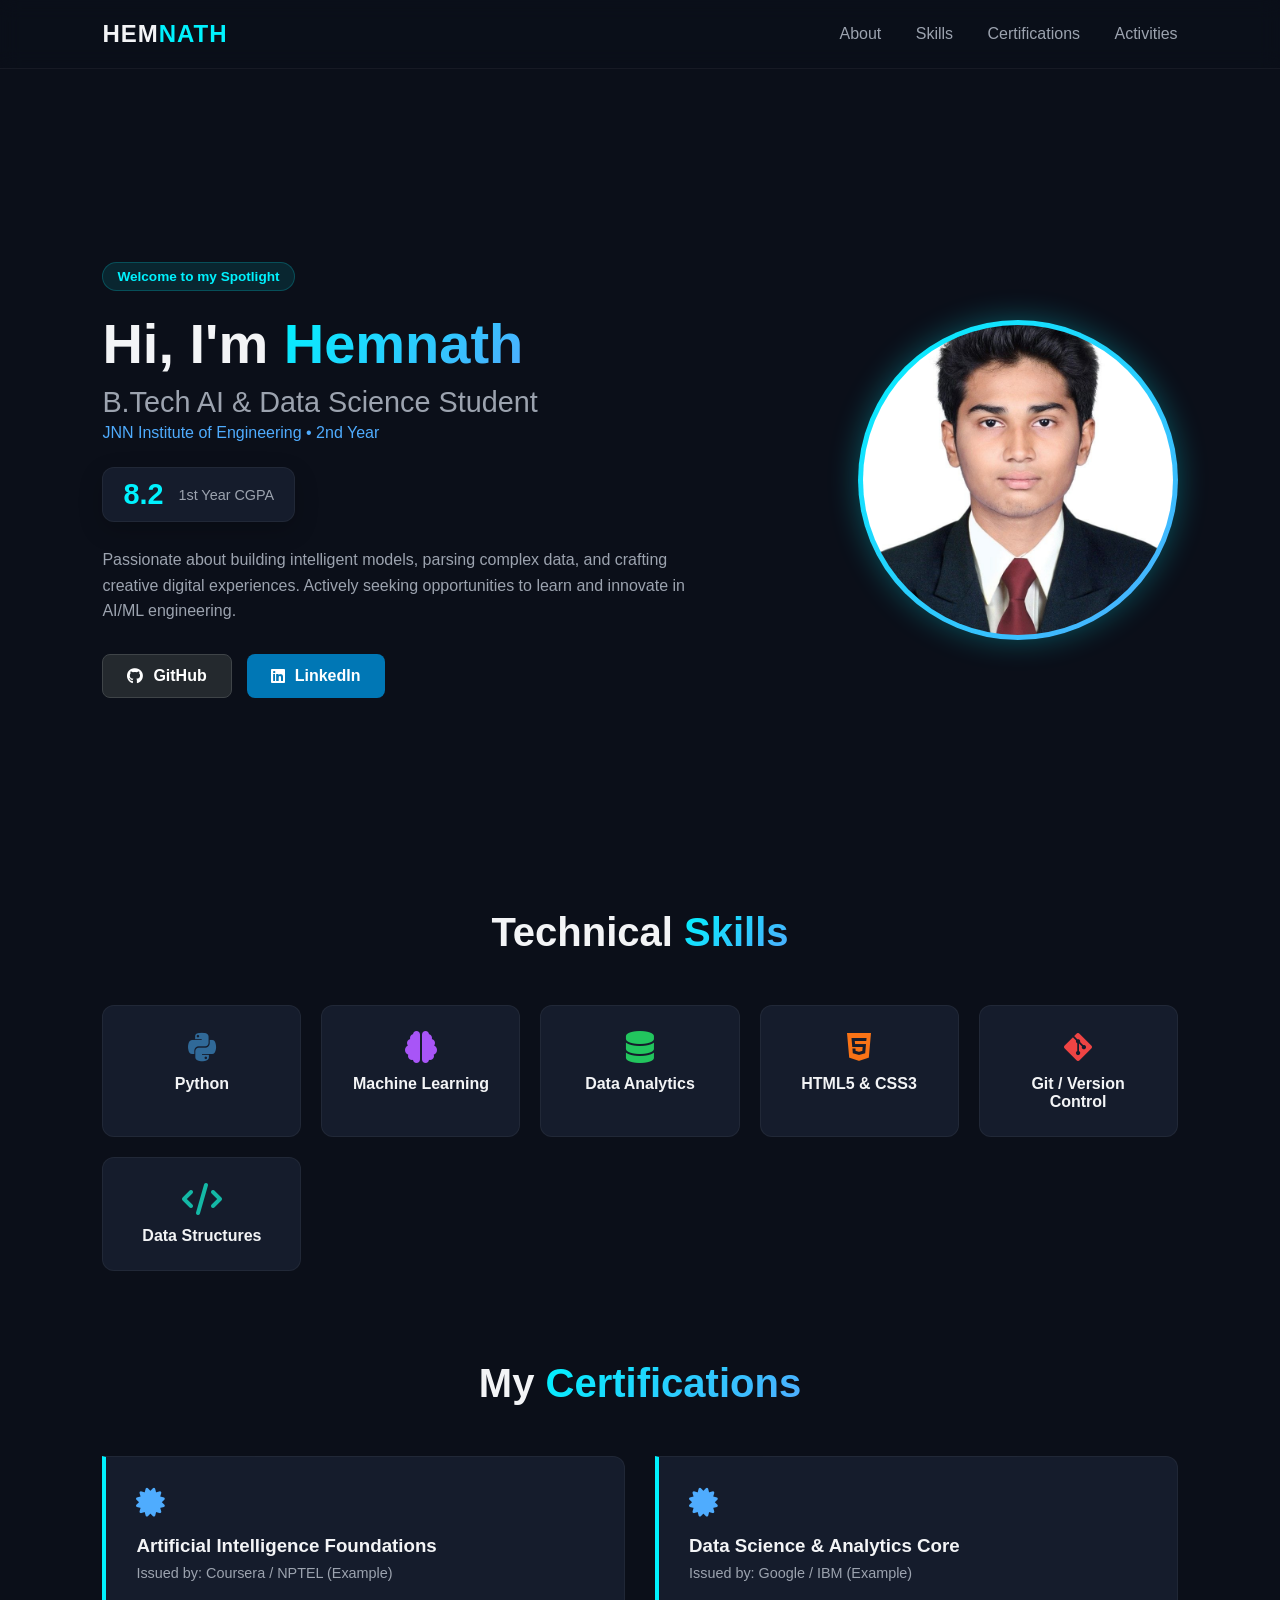
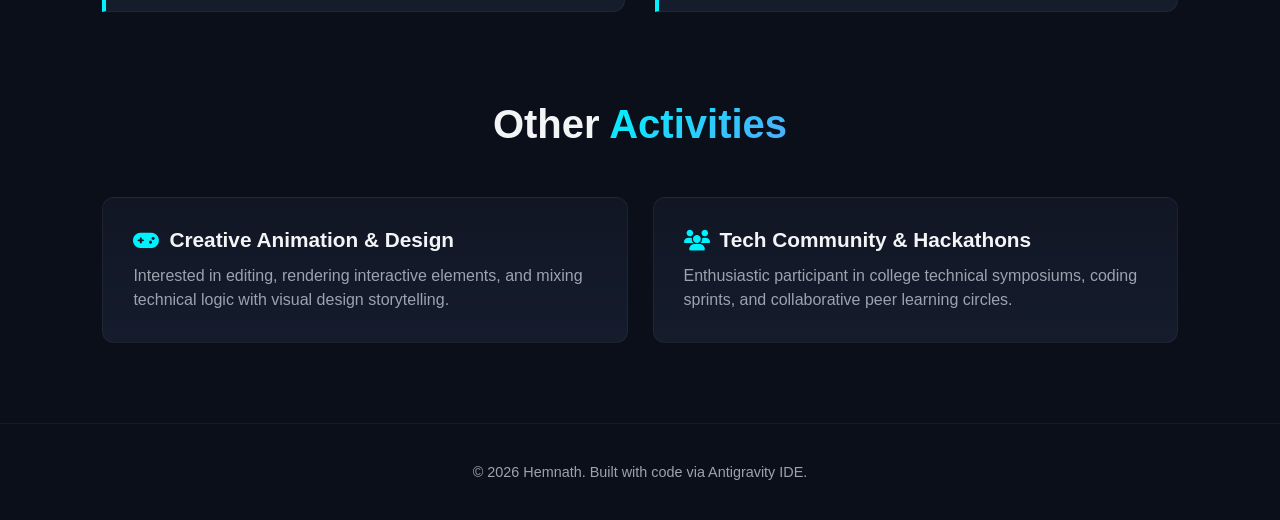
==== index.html @ f28c06fb "files created" ====
<!DOCTYPE html>
<html lang="en">

<head>
    <meta charset="UTF-8">
    <meta name="viewport" content="width=device-width, initial-scale=1.0">
    <title>Hemnath | Portfolio</title>
    <link rel="stylesheet" href="style.css">
    <link rel="stylesheet" href="https://cdnjs.cloudflare.com/ajax/libs/font-awesome/6.4.0/css/all.min.css">
</head>

<body>

    <header>
        <div class="logo">HEM<span>NATH</span></div>
        <nav>
            <a href="#about">About</a>
            <a href="#skills">Skills</a>
            <a href="#certifications">Certifications</a>
            <a href="#activities">Activities</a>
        </nav>
    </header>

    <section id="about" class="hero-section">
        <div class="hero-container">
            <div class="hero-text">
                <span class="badge">Welcome to my Spotlight</span>
                <h1>Hi, I'm <span class="highlight">Hemnath</span></h1>
                <h3>B.Tech AI & Data Science Student</h3>
                <p class="college">JNN Institute of Engineering • 2nd Year</p>

                <div class="stats-box">
                    <div class="stat-item">
                        <span class="stat-num">8.2</span>
                        <span class="stat-label">1st Year CGPA</span>
                    </div>
                </div>

                <p class="description">
                    Passionate about building intelligent models, parsing complex data, and crafting creative digital
                    experiences. Actively seeking opportunities to learn and innovate in AI/ML engineering.
                </p>

                <div class="social-links">
                    <a href="https://github.com/YOUR-GITHUB-USERNAME" target="_blank" class="social-btn github">
                        <i class="fab fa-github"></i> GitHub
                    </a>
                    <a href="https://linkedin.com/in/YOUR-LINKEDIN-USERNAME" target="_blank"
                        class="social-btn linkedin">
                        <i class="fab fa-linkedin"></i> LinkedIn
                    </a>
                </div>
            </div>

            <div class="hero-image">
                <div class="image-wrapper">
                    <img src="profile pic.jpeg" alt="Hemnath">
                </div>
            </div>
        </div>
    </section>

    <section id="skills" class="skills-section">
        <h2 class="section-title">Technical <span class="highlight">Skills</span></h2>
        <div class="skills-grid">
            <div class="skill-card"><i class="fab fa-python blue"></i> <span>Python</span></div>
            <div class="skill-card"><i class="fas fa-brain purple"></i> <span>Machine Learning</span></div>
            <div class="skill-card"><i class="fas fa-database green"></i> <span>Data Analytics</span></div>
            <div class="skill-card"><i class="fab fa-html5 orange"></i> <span>HTML5 & CSS3</span></div>
            <div class="skill-card"><i class="fab fa-git-alt red"></i> <span>Git / Version Control</span></div>
            <div class="skill-card"><i class="fas fa-code teal"></i> <span>Data Structures</span></div>
        </div>
    </section>

    <section id="certifications" class="cert-section">
        <h2 class="section-title">My <span class="highlight">Certifications</span></h2>
        <div class="cert-grid">
            <div class="cert-card">
                <div class="cert-icon"><i class="fas fa-certificate"></i></div>
                <h3>Artificial Intelligence Foundations</h3>
                <p>Issued by: Coursera / NPTEL (Example)</p>
            </div>
            <div class="cert-card">
                <div class="cert-icon"><i class="fas fa-certificate"></i></div>
                <h3>Data Science & Analytics Core</h3>
                <p>Issued by: Google / IBM (Example)</p>
            </div>
        </div>
    </section>

    <section id="activities" class="activities-section">
        <h2 class="section-title">Other <span class="highlight">Activities</span></h2>
        <div class="activities-container">
            <div class="activity-box">
                <h3><i class="fas fa-gamepad"></i> Creative Animation & Design</h3>
                <p>Interested in editing, rendering interactive elements, and mixing technical logic with visual design
                    storytelling.</p>
            </div>
            <div class="activity-box">
                <h3><i class="fas fa-users"></i> Tech Community & Hackathons</h3>
                <p>Enthusiastic participant in college technical symposiums, coding sprints, and collaborative peer
                    learning circles.</p>
            </div>
        </div>
    </section>

    <footer>
        <p>&copy; 2026 Hemnath. Built with code via Antigravity IDE.</p>
    </footer>

</body>

</html>
---- style.css ----
/* Custom Spotlight Design Variable System */
:root {
    --bg-dark: #0b0f19;
    --card-bg: #151c2c;
    --text-main: #f3f4f6;
    --text-muted: #9ca3af;
    --neon-blue: #00f2fe;
    --neon-purple: #4facfe;
    --gradient-accent: linear-gradient(135deg, #00f2fe 0%, #4facfe 100%);
    --card-border: rgba(255, 255, 255, 0.05);
}

* {
    margin: 0;
    padding: 0;
    box-sizing: border-box;
    font-family: 'Segoe UI', Tahoma, Geneva, Verdana, sans-serif;
    scroll-behavior: smooth;
}

body {
    background-color: var(--bg-dark);
    color: var(--text-main);
    overflow-x: hidden;
}

/* Header Navbar */
header {
    display: flex;
    justify-content: space-between;
    align-items: center;
    padding: 20px 8%;
    background-color: rgba(11, 15, 25, 0.8);
    backdrop-filter: blur(10px);
    position: fixed;
    width: 100%;
    top: 0;
    z-index: 1000;
    border-bottom: 1px solid var(--card-border);
}

.logo {
    font-size: 1.5rem;
    font-weight: 800;
    letter-spacing: 1px;
}

.logo span {
    color: var(--neon-blue);
}

nav a {
    color: var(--text-muted);
    text-decoration: none;
    margin-left: 30px;
    font-weight: 500;
    transition: 0.3s;
}

nav a:hover {
    color: var(--neon-blue);
    text-shadow: 0 0 8px var(--neon-blue);
}

/* Hero Section */
.hero-section {
    min-height: 100vh;
    display: flex;
    align-items: center;
    padding: 120px 8% 60px 8%;
}

.hero-container {
    display: flex;
    justify-content: space-between;
    align-items: center;
    gap: 50px;
    width: 100%;
}

.hero-text {
    max-width: 600px;
}

.badge {
    background: rgba(0, 242, 254, 0.1);
    color: var(--neon-blue);
    padding: 6px 14px;
    border-radius: 20px;
    font-size: 0.85rem;
    font-weight: 600;
    border: 1px solid rgba(0, 242, 254, 0.2);
    display: inline-block;
    margin-bottom: 20px;
}

.hero-text h1 {
    font-size: 3.5rem;
    margin-bottom: 10px;
}

.highlight {
    background: var(--gradient-accent);
    -webkit-background-clip: text;
    background-clip: text;
    -webkit-text-fill-color: transparent;
}

.hero-text h3 {
    font-size: 1.8rem;
    color: var(--text-muted);
    font-weight: 400;
}

.college {
    color: var(--neon-purple);
    margin-top: 5px;
    font-weight: 500;
}

/* CGPA Stats Box */
.stats-box {
    margin: 25px 0;
}

.stat-item {
    background: var(--card-bg);
    border: 1px solid var(--card-border);
    display: inline-flex;
    align-items: center;
    gap: 15px;
    padding: 10px 20px;
    border-radius: 12px;
    box-shadow: 0 8px 24px rgba(0, 0, 0, 0.2);
}

.stat-num {
    font-size: 1.8rem;
    font-weight: 700;
    color: var(--neon-blue);
}

.stat-label {
    font-size: 0.9rem;
    color: var(--text-muted);
}

.description {
    line-height: 1.6;
    color: var(--text-muted);
    margin-bottom: 30px;
}

/* Social Buttons */
.social-links {
    display: flex;
    gap: 15px;
}

.social-btn {
    text-decoration: none;
    color: #fff;
    padding: 12px 24px;
    border-radius: 8px;
    font-weight: 600;
    display: flex;
    align-items: center;
    gap: 10px;
    transition: 0.3s transform, 0.3s box-shadow;
}

.github {
    background: #24292e;
    border: 1px solid #3f4448;
}

.linkedin {
    background: #0077b5;
}

.social-btn:hover {
    transform: translateY(-3px);
    box-shadow: 0 5px 15px rgba(0, 242, 254, 0.3);
}

/* Profile Picture Circle Grid Styling */
.hero-image .image-wrapper {
    position: relative;
    width: 320px;
    height: 320px;
    border-radius: 50%;
    padding: 5px;
    background: var(--gradient-accent);
    box-shadow: 0 0 30px rgba(0, 242, 254, 0.3);
}

.hero-image img {
    width: 100%;
    height: 100%;
    object-fit: cover;
    border-radius: 50%;
    background: var(--bg-dark);
}

/* Universal Section Titles */
.section-title {
    text-align: center;
    font-size: 2.5rem;
    margin-bottom: 50px;
}

/* Skills Section */
.skills-section,
.cert-section,
.activities-section {
    padding: 10px 8% 80px 8%;
}

.skills-grid {
    display: grid;
    grid-template-columns: repeat(auto-fit, minmax(180px, 1fr));
    gap: 20px;
}

.skill-card {
    background: var(--card-bg);
    border: 1px solid var(--card-border);
    padding: 25px;
    border-radius: 12px;
    text-align: center;
    font-weight: 600;
    transition: 0.3s;
    display: flex;
    flex-direction: column;
    align-items: center;
    gap: 12px;
}

.skill-card i {
    font-size: 2rem;
}

.skill-card:hover {
    transform: translateY(-5px);
    border-color: var(--neon-blue);
    box-shadow: 0 10px 20px rgba(0, 242, 254, 0.1);
}

/* Color codes for icons */
.blue {
    color: #306998;
}

.purple {
    color: #a855f7;
}

.green {
    color: #22c55e;
}

.orange {
    color: #f97316;
}

.red {
    color: #ef4444;
}

.teal {
    color: #14b8a6;
}

/* Certification Grid */
.cert-grid {
    display: grid;
    grid-template-columns: repeat(auto-fit, minmax(300px, 1fr));
    gap: 30px;
}

.cert-card {
    background: var(--card-bg);
    border-left: 4px solid var(--neon-blue);
    border-top: 1px solid var(--card-border);
    border-right: 1px solid var(--card-border);
    border-bottom: 1px solid var(--card-border);
    padding: 30px;
    border-radius: 0 12px 12px 0;
    transition: 0.3s;
}

.cert-icon {
    font-size: 1.8rem;
    color: var(--neon-purple);
    margin-bottom: 15px;
}

.cert-card h3 {
    margin-bottom: 8px;
}

.cert-card p {
    color: var(--text-muted);
    font-size: 0.9rem;
}

.cert-card:hover {
    transform: translateX(5px);
}

/* Other Activities */
.activities-container {
    display: grid;
    grid-template-columns: repeat(auto-fit, minmax(300px, 1fr));
    gap: 25px;
}

.activity-box {
    background: linear-gradient(rgba(21, 28, 44, 0.6), rgba(21, 28, 44, 1));
    border: 1px solid var(--card-border);
    padding: 30px;
    border-radius: 12px;
}

.activity-box h3 {
    margin-bottom: 12px;
    font-size: 1.3rem;
    color: var(--text-main);
    display: flex;
    align-items: center;
    gap: 10px;
}

.activity-box h3 i {
    color: var(--neon-blue);
}

.activity-box p {
    color: var(--text-muted);
    line-height: 1.5;
}

/* Footer */
footer {
    text-align: center;
    padding: 40px;
    border-top: 1px solid var(--card-border);
    color: var(--text-muted);
    font-size: 0.9rem;
}

/* Responsiveness for Mobile Devices */
@media (max-width: 768px) {
    .hero-container {
        flex-direction: column-reverse;
        text-align: center;
    }

    .hero-text h1 {
        font-size: 2.5rem;
    }

    .social-links {
        justify-content: center;
    }

    .stats-box {
        display: flex;
        justify-content: center;
    }

    nav {
        display: none;
    }

    /* Kept clean for simple mobile showcase */
}
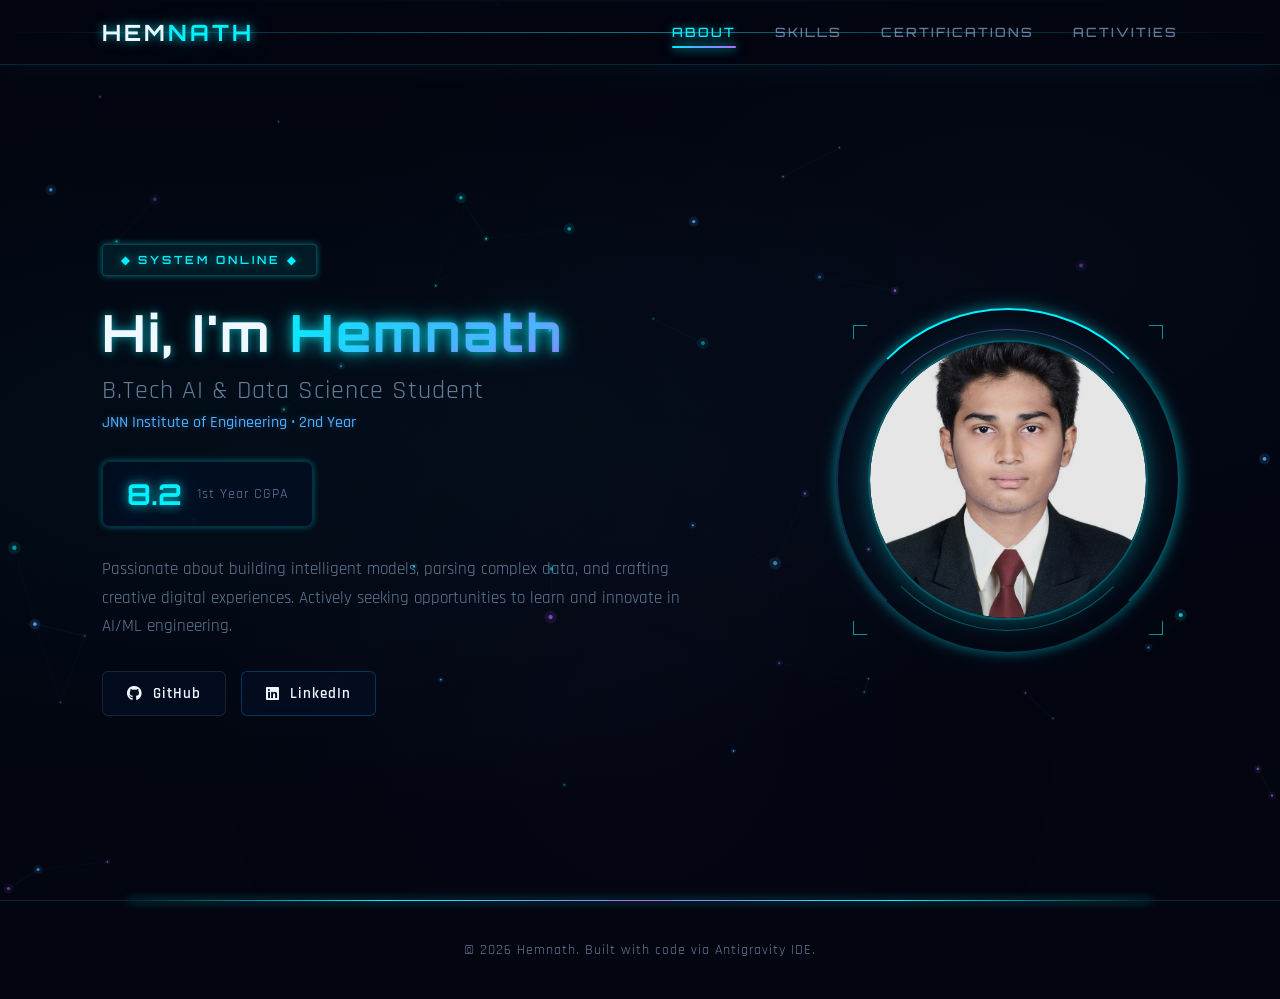
==== commit f8fff5c4: "changed theme" ====
--- a/index.html
+++ b/index.html
@@ -5,28 +5,41 @@
     <meta charset="UTF-8">
     <meta name="viewport" content="width=device-width, initial-scale=1.0">
     <title>Hemnath | Portfolio</title>
+    <meta name="description" content="Hemnath's personal portfolio — B.Tech AI & Data Science Student.">
+    <link rel="preconnect" href="https://fonts.googleapis.com">
+    <link rel="preconnect" href="https://fonts.gstatic.com" crossorigin>
+    <link
+        href="https://fonts.googleapis.com/css2?family=Orbitron:wght@400;500;600;700;800;900&family=Rajdhani:wght@300;400;500;600;700&display=swap"
+        rel="stylesheet">
     <link rel="stylesheet" href="style.css">
     <link rel="stylesheet" href="https://cdnjs.cloudflare.com/ajax/libs/font-awesome/6.4.0/css/all.min.css">
 </head>
 
 <body>
 
+    <!-- Holographic Particle Canvas -->
+    <canvas id="holo-particles"></canvas>
+
+    <!-- Data Stream Background -->
+    <div class="data-stream-bg"></div>
+
     <header>
-        <div class="logo">HEM<span>NATH</span></div>
+        <a href="index.html" class="logo">HEM<span>NATH</span></a>
         <nav>
-            <a href="#about">About</a>
-            <a href="#skills">Skills</a>
-            <a href="#certifications">Certifications</a>
-            <a href="#activities">Activities</a>
+            <a href="index.html" class="active">About</a>
+            <a href="skills.html">Skills</a>
+            <a href="certifications.html">Certifications</a>
+            <a href="activities.html">Activities</a>
         </nav>
     </header>
 
     <section id="about" class="hero-section">
+        <div class="scan-line-overlay"></div>
         <div class="hero-container">
             <div class="hero-text">
-                <span class="badge">Welcome to my Spotlight</span>
+                <span class="badge">&#9670; System Online &#9670;</span>
                 <h1>Hi, I'm <span class="highlight">Hemnath</span></h1>
-                <h3>B.Tech AI & Data Science Student</h3>
+                <h3>B.Tech AI &amp; Data Science Student</h3>
                 <p class="college">JNN Institute of Engineering • 2nd Year</p>
 
                 <div class="stats-box">
@@ -42,64 +55,29 @@
                 </p>
 
                 <div class="social-links">
-                    <a href="https://github.com/YOUR-GITHUB-USERNAME" target="_blank" class="social-btn github">
+                    <a href="https://github.com/Hems2150J" target="_blank" class="social-btn github">
                         <i class="fab fa-github"></i> GitHub
                     </a>
-                    <a href="https://linkedin.com/in/YOUR-LINKEDIN-USERNAME" target="_blank"
-                        class="social-btn linkedin">
+                    <a href="www.linkedin.com/in/hemnath-nandakumar" target="_blank" class="social-btn linkedin">
                         <i class="fab fa-linkedin"></i> LinkedIn
                     </a>
                 </div>
             </div>
 
             <div class="hero-image">
-                <div class="image-wrapper">
-                    <img src="profile pic.jpeg" alt="Hemnath">
+                <div class="holo-frame">
+                    <!-- Corner data markers -->
+                    <div class="frame-corner"></div>
+                    <div class="frame-corner"></div>
+                    <div class="frame-corner"></div>
+                    <div class="frame-corner"></div>
+                    <!-- Floating data tags -->
+                    <span class="holo-data-tag">PROFILE::ACTIVE</span>
+                    <span class="holo-data-tag">ID::VERIFIED</span>
+                    <div class="image-wrapper">
+                        <img src="profile pic.jpeg" alt="Hemnath">
+                    </div>
                 </div>
-            </div>
-        </div>
-    </section>
-
-    <section id="skills" class="skills-section">
-        <h2 class="section-title">Technical <span class="highlight">Skills</span></h2>
-        <div class="skills-grid">
-            <div class="skill-card"><i class="fab fa-python blue"></i> <span>Python</span></div>
-            <div class="skill-card"><i class="fas fa-brain purple"></i> <span>Machine Learning</span></div>
-            <div class="skill-card"><i class="fas fa-database green"></i> <span>Data Analytics</span></div>
-            <div class="skill-card"><i class="fab fa-html5 orange"></i> <span>HTML5 & CSS3</span></div>
-            <div class="skill-card"><i class="fab fa-git-alt red"></i> <span>Git / Version Control</span></div>
-            <div class="skill-card"><i class="fas fa-code teal"></i> <span>Data Structures</span></div>
-        </div>
-    </section>
-
-    <section id="certifications" class="cert-section">
-        <h2 class="section-title">My <span class="highlight">Certifications</span></h2>
-        <div class="cert-grid">
-            <div class="cert-card">
-                <div class="cert-icon"><i class="fas fa-certificate"></i></div>
-                <h3>Artificial Intelligence Foundations</h3>
-                <p>Issued by: Coursera / NPTEL (Example)</p>
-            </div>
-            <div class="cert-card">
-                <div class="cert-icon"><i class="fas fa-certificate"></i></div>
-                <h3>Data Science & Analytics Core</h3>
-                <p>Issued by: Google / IBM (Example)</p>
-            </div>
-        </div>
-    </section>
-
-    <section id="activities" class="activities-section">
-        <h2 class="section-title">Other <span class="highlight">Activities</span></h2>
-        <div class="activities-container">
-            <div class="activity-box">
-                <h3><i class="fas fa-gamepad"></i> Creative Animation & Design</h3>
-                <p>Interested in editing, rendering interactive elements, and mixing technical logic with visual design
-                    storytelling.</p>
-            </div>
-            <div class="activity-box">
-                <h3><i class="fas fa-users"></i> Tech Community & Hackathons</h3>
-                <p>Enthusiastic participant in college technical symposiums, coding sprints, and collaborative peer
-                    learning circles.</p>
             </div>
         </div>
     </section>
@@ -108,6 +86,7 @@
         <p>&copy; 2026 Hemnath. Built with code via Antigravity IDE.</p>
     </footer>
 
+    <script src="holo-effects.js"></script>
 </body>
 
 </html>
--- a/style.css
+++ b/style.css
@@ -1,80 +1,328 @@
-/* Custom Spotlight Design Variable System */
+/* ============================================================
+   SCI-FI HOLOGRAPHIC PORTFOLIO — Design System
+   ============================================================ */
+
+/* --- Google Fonts imported in HTML: Orbitron + Rajdhani --- */
+
 :root {
-    --bg-dark: #0b0f19;
-    --card-bg: #151c2c;
-    --text-main: #f3f4f6;
-    --text-muted: #9ca3af;
-    --neon-blue: #00f2fe;
-    --neon-purple: #4facfe;
+    /* Holographic Color Palette */
+    --holo-cyan: #00f2fe;
+    --holo-blue: #4facfe;
+    --holo-teal: #0affef;
+    --holo-purple: #b06bff;
+    --holo-pink: #ff6bf7;
+
+    /* Backgrounds */
+    --bg-void: #030510;
+    --bg-deep: #060c1f;
+
+    /* Glass-morphism */
+    --glass-bg: rgba(5, 15, 40, 0.55);
+    --glass-bg-solid: rgba(8, 20, 50, 0.75);
+    --glass-border: rgba(0, 242, 254, 0.15);
+    --glass-border-bright: rgba(0, 242, 254, 0.35);
+
+    /* Text */
+    --text-main: #d0e8ff;
+    --text-bright: #f0f8ff;
+    --text-muted: rgba(160, 200, 240, 0.6);
+
+    /* Gradients */
+    --gradient-holo: linear-gradient(135deg, #00f2fe 0%, #4facfe 40%, #b06bff 100%);
     --gradient-accent: linear-gradient(135deg, #00f2fe 0%, #4facfe 100%);
-    --card-border: rgba(255, 255, 255, 0.05);
-}
+    --gradient-glass: linear-gradient(135deg, rgba(0, 242, 254, 0.08) 0%, rgba(176, 107, 255, 0.05) 100%);
+
+    /* Glow Presets */
+    --glow-sm: 0 0 6px rgba(0, 242, 254, 0.4);
+    --glow-md: 0 0 12px rgba(0, 242, 254, 0.4), 0 0 24px rgba(0, 242, 254, 0.15);
+    --glow-lg: 0 0 15px rgba(0, 242, 254, 0.5), 0 0 40px rgba(0, 242, 254, 0.2), 0 0 80px rgba(0, 242, 254, 0.08);
+    --text-glow: 0 0 8px rgba(0, 242, 254, 0.6), 0 0 20px rgba(0, 242, 254, 0.2);
+    --text-glow-bright: 0 0 10px rgba(0, 242, 254, 0.8), 0 0 30px rgba(0, 242, 254, 0.3), 0 0 60px rgba(0, 242, 254, 0.1);
+}
+
+/* ============================================================
+   KEYFRAME ANIMATIONS
+   ============================================================ */
+
+/* Holographic flicker — subtle brightness/opacity pulsing */
+@keyframes holo-flicker {
+    0%, 100% { opacity: 1; filter: brightness(1); }
+    3%       { opacity: 0.97; filter: brightness(1.02); }
+    6%       { opacity: 1; filter: brightness(1); }
+    42%      { opacity: 1; filter: brightness(1); }
+    44%      { opacity: 0.96; filter: brightness(1.04); }
+    46%      { opacity: 1; filter: brightness(1); }
+    78%      { opacity: 1; filter: brightness(1); }
+    80%      { opacity: 0.98; filter: brightness(1.01); }
+    82%      { opacity: 1; filter: brightness(1); }
+}
+
+/* Gentle floating drift for cards and panels */
+@keyframes float-drift {
+    0%, 100% { transform: translateY(0px); }
+    50%      { transform: translateY(-8px); }
+}
+
+/* Slow rotation for geometric frame */
+@keyframes rotate-grid {
+    0%   { transform: rotate(0deg); }
+    100% { transform: rotate(360deg); }
+}
+
+/* Reverse rotation */
+@keyframes rotate-grid-reverse {
+    0%   { transform: rotate(360deg); }
+    100% { transform: rotate(0deg); }
+}
+
+/* Glow pulse on borders */
+@keyframes glow-pulse {
+    0%, 100% { box-shadow: 0 0 8px rgba(0, 242, 254, 0.3), 0 0 20px rgba(0, 242, 254, 0.1); }
+    50%      { box-shadow: 0 0 15px rgba(0, 242, 254, 0.6), 0 0 40px rgba(0, 242, 254, 0.2), 0 0 60px rgba(0, 242, 254, 0.08); }
+}
+
+/* Scan line sweep */
+@keyframes scan-line {
+    0%   { top: -2px; opacity: 1; }
+    100% { top: 100%; opacity: 0.3; }
+}
+
+/* Text glow breathing */
+@keyframes text-glow-breathe {
+    0%, 100% { text-shadow: 0 0 8px rgba(0, 242, 254, 0.5), 0 0 20px rgba(0, 242, 254, 0.15); }
+    50%      { text-shadow: 0 0 14px rgba(0, 242, 254, 0.8), 0 0 35px rgba(0, 242, 254, 0.3), 0 0 60px rgba(0, 242, 254, 0.1); }
+}
+
+/* Fade in up for intersection observer */
+@keyframes fade-in-up {
+    0%   { opacity: 0; transform: translateY(30px); }
+    100% { opacity: 1; transform: translateY(0); }
+}
+
+/* Data stream scrolling */
+@keyframes data-scroll-down {
+    0%   { transform: translateY(-100%); }
+    100% { transform: translateY(100vh); }
+}
+
+/* Border dash animation */
+@keyframes dash-flow {
+    0%   { stroke-dashoffset: 0; }
+    100% { stroke-dashoffset: -200; }
+}
+
+/* Orb expand on hover */
+@keyframes orb-expand {
+    0%   { transform: scale(1); }
+    50%  { transform: scale(1.08); }
+    100% { transform: scale(1.05); }
+}
+
+/* ============================================================
+   GLOBAL RESET & BASE
+   ============================================================ */
 
 * {
     margin: 0;
     padding: 0;
     box-sizing: border-box;
-    font-family: 'Segoe UI', Tahoma, Geneva, Verdana, sans-serif;
     scroll-behavior: smooth;
 }
 
 body {
-    background-color: var(--bg-dark);
+    font-family: 'Rajdhani', 'Segoe UI', sans-serif;
+    background-color: var(--bg-void);
     color: var(--text-main);
     overflow-x: hidden;
-}
-
-/* Header Navbar */
+    min-height: 100vh;
+    position: relative;
+}
+
+/* Ambient holographic light gradient on body */
+body::after {
+    content: '';
+    position: fixed;
+    top: 0;
+    left: 0;
+    width: 100%;
+    height: 100%;
+    background:
+        radial-gradient(ellipse at 20% 50%, rgba(0, 242, 254, 0.04) 0%, transparent 60%),
+        radial-gradient(ellipse at 80% 30%, rgba(79, 172, 254, 0.03) 0%, transparent 50%),
+        radial-gradient(ellipse at 50% 80%, rgba(176, 107, 255, 0.025) 0%, transparent 50%);
+    pointer-events: none;
+    z-index: 0;
+}
+
+/* Canvas particle overlay */
+#holo-particles {
+    position: fixed;
+    top: 0;
+    left: 0;
+    width: 100%;
+    height: 100%;
+    pointer-events: none;
+    z-index: 1;
+}
+
+/* Data stream background overlay */
+.data-stream-bg {
+    position: fixed;
+    top: 0;
+    left: 0;
+    width: 100%;
+    height: 100%;
+    pointer-events: none;
+    z-index: 0;
+    overflow: hidden;
+    opacity: 0.06;
+}
+
+.data-stream-bg .stream-column {
+    position: absolute;
+    top: -100%;
+    font-family: 'Courier New', monospace;
+    font-size: 11px;
+    color: var(--holo-cyan);
+    white-space: nowrap;
+    line-height: 1.6;
+    animation: data-scroll-down linear infinite;
+    text-shadow: 0 0 6px var(--holo-cyan);
+}
+
+/* Ensure content sits above canvas/ambient */
+header, main, section, footer {
+    position: relative;
+    z-index: 10;
+}
+
+/* ============================================================
+   HEADER / NAVBAR
+   ============================================================ */
+
 header {
     display: flex;
     justify-content: space-between;
     align-items: center;
-    padding: 20px 8%;
-    background-color: rgba(11, 15, 25, 0.8);
-    backdrop-filter: blur(10px);
+    padding: 18px 8%;
+    background: rgba(3, 5, 16, 0.75);
+    backdrop-filter: blur(20px);
+    -webkit-backdrop-filter: blur(20px);
     position: fixed;
     width: 100%;
     top: 0;
     z-index: 1000;
-    border-bottom: 1px solid var(--card-border);
+    border-bottom: 1px solid var(--glass-border);
+    box-shadow: 0 2px 30px rgba(0, 242, 254, 0.06);
+    animation: holo-flicker 8s ease-in-out infinite;
+}
+
+/* Scan line on header */
+header::before {
+    content: '';
+    position: absolute;
+    left: 0;
+    width: 100%;
+    height: 1px;
+    background: linear-gradient(90deg, transparent, var(--holo-cyan), transparent);
+    opacity: 0.5;
+    animation: scan-line 4s linear infinite;
 }
 
 .logo {
-    font-size: 1.5rem;
-    font-weight: 800;
-    letter-spacing: 1px;
+    font-family: 'Orbitron', sans-serif;
+    font-size: 1.4rem;
+    font-weight: 700;
+    letter-spacing: 3px;
+    text-decoration: none;
+    color: var(--text-bright);
+    text-shadow: var(--text-glow);
+    transition: text-shadow 0.3s;
+}
+
+.logo:hover {
+    text-shadow: var(--text-glow-bright);
 }
 
 .logo span {
-    color: var(--neon-blue);
+    color: var(--holo-cyan);
+    text-shadow: var(--text-glow-bright);
 }
 
 nav a {
+    font-family: 'Orbitron', sans-serif;
     color: var(--text-muted);
     text-decoration: none;
-    margin-left: 30px;
+    margin-left: 35px;
     font-weight: 500;
-    transition: 0.3s;
+    font-size: 0.8rem;
+    letter-spacing: 2px;
+    text-transform: uppercase;
+    transition: color 0.3s, text-shadow 0.3s;
+    position: relative;
 }
 
 nav a:hover {
-    color: var(--neon-blue);
-    text-shadow: 0 0 8px var(--neon-blue);
-}
-
-/* Hero Section */
+    color: var(--holo-cyan);
+    text-shadow: var(--text-glow);
+}
+
+nav a.active {
+    color: var(--holo-cyan);
+    text-shadow: var(--text-glow);
+}
+
+nav a.active::after {
+    content: '';
+    position: absolute;
+    bottom: -8px;
+    left: 0;
+    width: 100%;
+    height: 2px;
+    background: var(--gradient-holo);
+    border-radius: 2px;
+    box-shadow: 0 0 10px var(--holo-cyan), 0 0 20px rgba(0, 242, 254, 0.3);
+}
+
+/* ============================================================
+   HERO SECTION
+   ============================================================ */
+
 .hero-section {
     min-height: 100vh;
     display: flex;
     align-items: center;
     padding: 120px 8% 60px 8%;
+    position: relative;
+    overflow: hidden;
+}
+
+/* Subtle scan line across hero */
+.hero-section .scan-line-overlay {
+    position: absolute;
+    top: 0;
+    left: 0;
+    width: 100%;
+    height: 100%;
+    pointer-events: none;
+    overflow: hidden;
+}
+
+.hero-section .scan-line-overlay::before {
+    content: '';
+    position: absolute;
+    left: 0;
+    width: 100%;
+    height: 2px;
+    background: linear-gradient(90deg, transparent, rgba(0, 242, 254, 0.3), transparent);
+    animation: scan-line 6s linear infinite;
 }
 
 .hero-container {
     display: flex;
     justify-content: space-between;
     align-items: center;
-    gap: 50px;
+    gap: 60px;
     width: 100%;
 }
 
@@ -82,76 +330,114 @@
     max-width: 600px;
 }
 
+/* Badge */
 .badge {
-    background: rgba(0, 242, 254, 0.1);
-    color: var(--neon-blue);
-    padding: 6px 14px;
-    border-radius: 20px;
-    font-size: 0.85rem;
+    font-family: 'Orbitron', sans-serif;
+    background: rgba(0, 242, 254, 0.08);
+    color: var(--holo-cyan);
+    padding: 8px 18px;
+    border-radius: 4px;
+    font-size: 0.7rem;
     font-weight: 600;
+    letter-spacing: 3px;
+    text-transform: uppercase;
     border: 1px solid rgba(0, 242, 254, 0.2);
     display: inline-block;
-    margin-bottom: 20px;
-}
-
+    margin-bottom: 24px;
+    text-shadow: 0 0 8px rgba(0, 242, 254, 0.5);
+    box-shadow: var(--glow-sm);
+    animation: glow-pulse 3s ease-in-out infinite;
+}
+
+/* Main heading */
 .hero-text h1 {
-    font-size: 3.5rem;
+    font-family: 'Orbitron', sans-serif;
+    font-size: 3.2rem;
+    font-weight: 700;
     margin-bottom: 10px;
-}
-
+    letter-spacing: 2px;
+    color: var(--text-bright);
+    text-shadow: var(--text-glow);
+}
+
+/* Gradient highlight text */
 .highlight {
-    background: var(--gradient-accent);
+    background: var(--gradient-holo);
     -webkit-background-clip: text;
     background-clip: text;
     -webkit-text-fill-color: transparent;
+    filter: drop-shadow(0 0 10px rgba(0, 242, 254, 0.4));
 }
 
 .hero-text h3 {
-    font-size: 1.8rem;
+    font-family: 'Rajdhani', sans-serif;
+    font-size: 1.6rem;
     color: var(--text-muted);
     font-weight: 400;
+    letter-spacing: 1px;
 }
 
 .college {
-    color: var(--neon-purple);
+    color: var(--holo-blue);
     margin-top: 5px;
     font-weight: 500;
-}
-
-/* CGPA Stats Box */
+    text-shadow: 0 0 6px rgba(79, 172, 254, 0.4);
+}
+
+/* ============================================================
+   STATS BOX
+   ============================================================ */
+
 .stats-box {
-    margin: 25px 0;
+    margin: 28px 0;
 }
 
 .stat-item {
-    background: var(--card-bg);
-    border: 1px solid var(--card-border);
+    background: var(--glass-bg);
+    border: 1px solid var(--glass-border);
     display: inline-flex;
     align-items: center;
     gap: 15px;
-    padding: 10px 20px;
-    border-radius: 12px;
-    box-shadow: 0 8px 24px rgba(0, 0, 0, 0.2);
+    padding: 14px 24px;
+    border-radius: 8px;
+    backdrop-filter: blur(12px);
+    -webkit-backdrop-filter: blur(12px);
+    box-shadow: var(--glow-sm);
+    animation: glow-pulse 4s ease-in-out infinite, holo-flicker 8s ease-in-out infinite;
+    transition: box-shadow 0.3s, transform 0.3s;
+}
+
+.stat-item:hover {
+    box-shadow: var(--glow-lg);
+    transform: translateY(-2px);
 }
 
 .stat-num {
+    font-family: 'Orbitron', sans-serif;
     font-size: 1.8rem;
     font-weight: 700;
-    color: var(--neon-blue);
+    color: var(--holo-cyan);
+    text-shadow: var(--text-glow-bright);
+    animation: text-glow-breathe 3s ease-in-out infinite;
 }
 
 .stat-label {
     font-size: 0.9rem;
     color: var(--text-muted);
+    letter-spacing: 1px;
 }
 
 .description {
-    line-height: 1.6;
+    line-height: 1.7;
     color: var(--text-muted);
     margin-bottom: 30px;
-}
-
-/* Social Buttons */
+    font-size: 1.05rem;
+}
+
+/* ============================================================
+   SOCIAL BUTTONS
+   ============================================================ */
+
 .social-links {
     display: flex;
     gap: 15px;
@@ -159,119 +445,282 @@
 
 .social-btn {
     text-decoration: none;
-    color: #fff;
+    color: var(--text-bright);
     padding: 12px 24px;
-    border-radius: 8px;
+    border-radius: 6px;
     font-weight: 600;
+    font-family: 'Rajdhani', sans-serif;
+    font-size: 0.95rem;
+    letter-spacing: 1px;
     display: flex;
     align-items: center;
     gap: 10px;
-    transition: 0.3s transform, 0.3s box-shadow;
+    transition: 0.3s transform, 0.3s box-shadow, 0.3s border-color;
+    border: 1px solid var(--glass-border);
+    background: var(--glass-bg);
+    backdrop-filter: blur(10px);
+    -webkit-backdrop-filter: blur(10px);
 }
 
 .github {
-    background: #24292e;
-    border: 1px solid #3f4448;
+    border-color: rgba(255, 255, 255, 0.1);
 }
 
 .linkedin {
-    background: #0077b5;
+    border-color: rgba(0, 119, 181, 0.4);
 }
 
 .social-btn:hover {
     transform: translateY(-3px);
-    box-shadow: 0 5px 15px rgba(0, 242, 254, 0.3);
-}
-
-/* Profile Picture Circle Grid Styling */
-.hero-image .image-wrapper {
-    position: relative;
-    width: 320px;
-    height: 320px;
+    box-shadow: var(--glow-md);
+    border-color: var(--glass-border-bright);
+}
+
+/* ============================================================
+   PROFILE PICTURE — HOLOGRAPHIC FRAME
+   ============================================================ */
+
+.hero-image {
+    position: relative;
+    flex-shrink: 0;
+}
+
+.holo-frame {
+    position: relative;
+    width: 340px;
+    height: 340px;
+    display: flex;
+    align-items: center;
+    justify-content: center;
+}
+
+/* Outer rotating ring */
+.holo-frame::before {
+    content: '';
+    position: absolute;
+    width: 100%;
+    height: 100%;
     border-radius: 50%;
-    padding: 5px;
-    background: var(--gradient-accent);
-    box-shadow: 0 0 30px rgba(0, 242, 254, 0.3);
-}
+    border: 2px solid transparent;
+    border-top-color: var(--holo-cyan);
+    border-right-color: rgba(0, 242, 254, 0.3);
+    border-bottom-color: transparent;
+    border-left-color: rgba(79, 172, 254, 0.2);
+    animation: rotate-grid 8s linear infinite;
+    box-shadow: var(--glow-md);
+}
+
+/* Inner counter-rotating ring */
+.holo-frame::after {
+    content: '';
+    position: absolute;
+    width: 88%;
+    height: 88%;
+    border-radius: 50%;
+    border: 1px solid transparent;
+    border-top-color: rgba(176, 107, 255, 0.4);
+    border-right-color: transparent;
+    border-bottom-color: rgba(0, 242, 254, 0.3);
+    border-left-color: transparent;
+    animation: rotate-grid-reverse 12s linear infinite;
+}
+
+/* Third geometric ring (via image-wrapper pseudo) */
+.image-wrapper {
+    position: relative;
+    width: 280px;
+    height: 280px;
+    border-radius: 50%;
+    overflow: hidden;
+    border: 2px solid var(--glass-border-bright);
+    box-shadow:
+        0 0 20px rgba(0, 242, 254, 0.3),
+        0 0 60px rgba(0, 242, 254, 0.1),
+        inset 0 0 30px rgba(0, 242, 254, 0.05);
+    animation: glow-pulse 4s ease-in-out infinite;
+}
+
+/* Corner data markers on the frame */
+.holo-frame .frame-corner {
+    position: absolute;
+    width: 14px;
+    height: 14px;
+    border: 1px solid var(--holo-cyan);
+    opacity: 0.6;
+}
+
+.holo-frame .frame-corner:nth-child(1) { top: 15px; left: 15px; border-right: none; border-bottom: none; }
+.holo-frame .frame-corner:nth-child(2) { top: 15px; right: 15px; border-left: none; border-bottom: none; }
+.holo-frame .frame-corner:nth-child(3) { bottom: 15px; left: 15px; border-right: none; border-top: none; }
+.holo-frame .frame-corner:nth-child(4) { bottom: 15px; right: 15px; border-left: none; border-top: none; }
 
 .hero-image img {
     width: 100%;
     height: 100%;
     object-fit: cover;
     border-radius: 50%;
-    background: var(--bg-dark);
-}
-
-/* Universal Section Titles */
+    filter: brightness(0.9) saturate(0.85);
+    transition: filter 0.5s;
+}
+
+.hero-image:hover img {
+    filter: brightness(1) saturate(1) drop-shadow(0 0 10px rgba(0, 242, 254, 0.3));
+}
+
+/* Floating data labels around portrait */
+.holo-data-tag {
+    position: absolute;
+    font-family: 'Orbitron', sans-serif;
+    font-size: 0.55rem;
+    color: var(--holo-cyan);
+    text-shadow: 0 0 6px var(--holo-cyan);
+    letter-spacing: 2px;
+    text-transform: uppercase;
+    opacity: 0.5;
+    animation: float-drift 5s ease-in-out infinite;
+    white-space: nowrap;
+}
+
+.holo-data-tag:nth-child(1) {
+    top: -10px;
+    left: 50%;
+    transform: translateX(-50%);
+    animation-delay: 0s;
+}
+
+.holo-data-tag:nth-child(2) {
+    bottom: -10px;
+    left: 50%;
+    transform: translateX(-50%);
+    animation-delay: 1.5s;
+}
+
+/* ============================================================
+   UNIVERSAL SECTION TITLES
+   ============================================================ */
+
 .section-title {
+    font-family: 'Orbitron', sans-serif;
     text-align: center;
-    font-size: 2.5rem;
+    font-size: 2.2rem;
     margin-bottom: 50px;
-}
-
-/* Skills Section */
+    letter-spacing: 3px;
+    color: var(--text-bright);
+    text-shadow: var(--text-glow);
+    position: relative;
+}
+
+/* Decorative line under section titles */
+.section-title::after {
+    content: '';
+    display: block;
+    width: 80px;
+    height: 2px;
+    background: var(--gradient-holo);
+    margin: 16px auto 0;
+    border-radius: 2px;
+    box-shadow: 0 0 10px var(--holo-cyan), 0 0 20px rgba(0, 242, 254, 0.2);
+}
+
+/* ============================================================
+   SKILLS SECTION — FLOATING ORBS
+   ============================================================ */
+
 .skills-section,
 .cert-section,
 .activities-section {
-    padding: 10px 8% 80px 8%;
+    padding: 120px 8% 80px 8%;
+    min-height: 100vh;
+    display: flex;
+    flex-direction: column;
+    justify-content: center;
 }
 
 .skills-grid {
     display: grid;
     grid-template-columns: repeat(auto-fit, minmax(180px, 1fr));
-    gap: 20px;
+    gap: 25px;
+    perspective: 1000px;
 }
 
 .skill-card {
-    background: var(--card-bg);
-    border: 1px solid var(--card-border);
-    padding: 25px;
-    border-radius: 12px;
+    background: var(--glass-bg);
+    border: 1px solid var(--glass-border);
+    padding: 30px 20px;
+    border-radius: 16px;
     text-align: center;
     font-weight: 600;
-    transition: 0.3s;
+    font-family: 'Rajdhani', sans-serif;
+    font-size: 1rem;
+    letter-spacing: 1px;
     display: flex;
     flex-direction: column;
     align-items: center;
-    gap: 12px;
+    gap: 14px;
+    backdrop-filter: blur(12px);
+    -webkit-backdrop-filter: blur(12px);
+    transition: 0.4s transform, 0.4s box-shadow, 0.4s border-color;
+    animation: float-drift 6s ease-in-out infinite, holo-flicker 10s ease-in-out infinite;
+    box-shadow: var(--glow-sm);
+    position: relative;
+    overflow: hidden;
+}
+
+/* Stagger floating animation per card */
+.skill-card:nth-child(1) { animation-delay: 0s; }
+.skill-card:nth-child(2) { animation-delay: 0.8s; }
+.skill-card:nth-child(3) { animation-delay: 1.6s; }
+.skill-card:nth-child(4) { animation-delay: 0.4s; }
+.skill-card:nth-child(5) { animation-delay: 1.2s; }
+.skill-card:nth-child(6) { animation-delay: 2.0s; }
+
+/* Scan line on each card */
+.skill-card::before {
+    content: '';
+    position: absolute;
+    top: -2px;
+    left: 0;
+    width: 100%;
+    height: 1px;
+    background: linear-gradient(90deg, transparent, var(--holo-cyan), transparent);
+    opacity: 0;
+    transition: opacity 0.3s;
+}
+
+.skill-card:hover::before {
+    opacity: 0.6;
+    animation: scan-line 2s linear infinite;
 }
 
 .skill-card i {
-    font-size: 2rem;
+    font-size: 2.2rem;
+    filter: drop-shadow(0 0 8px currentColor);
+    transition: 0.3s transform, 0.3s filter;
 }
 
 .skill-card:hover {
-    transform: translateY(-5px);
-    border-color: var(--neon-blue);
-    box-shadow: 0 10px 20px rgba(0, 242, 254, 0.1);
-}
-
-/* Color codes for icons */
-.blue {
-    color: #306998;
-}
-
-.purple {
-    color: #a855f7;
-}
-
-.green {
-    color: #22c55e;
-}
-
-.orange {
-    color: #f97316;
-}
-
-.red {
-    color: #ef4444;
-}
-
-.teal {
-    color: #14b8a6;
-}
-
-/* Certification Grid */
+    transform: translateY(-8px) scale(1.05);
+    border-color: var(--glass-border-bright);
+    box-shadow: var(--glow-lg);
+}
+
+.skill-card:hover i {
+    transform: scale(1.15);
+    filter: drop-shadow(0 0 14px currentColor);
+}
+
+/* Icon colors with holographic tint */
+.blue   { color: #60a5fa; }
+.purple { color: #c084fc; }
+.green  { color: #34d399; }
+.orange { color: #fb923c; }
+.red    { color: #f87171; }
+.teal   { color: #2dd4bf; }
+
+/* ============================================================
+   CERTIFICATIONS — DATA SCROLLS
+   ============================================================ */
+
 .cert-grid {
     display: grid;
     grid-template-columns: repeat(auto-fit, minmax(300px, 1fr));
@@ -279,24 +728,57 @@
 }
 
 .cert-card {
-    background: var(--card-bg);
-    border-left: 4px solid var(--neon-blue);
-    border-top: 1px solid var(--card-border);
-    border-right: 1px solid var(--card-border);
-    border-bottom: 1px solid var(--card-border);
-    padding: 30px;
-    border-radius: 0 12px 12px 0;
-    transition: 0.3s;
+    background: var(--glass-bg);
+    border: 1px solid var(--glass-border);
+    border-left: 3px solid var(--holo-cyan);
+    padding: 32px;
+    border-radius: 2px 12px 12px 2px;
+    backdrop-filter: blur(12px);
+    -webkit-backdrop-filter: blur(12px);
+    transition: 0.4s transform, 0.4s box-shadow, 0.4s border-color;
+    animation: holo-flicker 10s ease-in-out infinite;
+    position: relative;
+    overflow: hidden;
+}
+
+/* Glowing left filament */
+.cert-card::before {
+    content: '';
+    position: absolute;
+    left: 0;
+    top: 0;
+    width: 3px;
+    height: 100%;
+    background: linear-gradient(180deg, transparent, var(--holo-cyan), var(--holo-purple), transparent);
+    box-shadow: 0 0 10px var(--holo-cyan), 0 0 20px rgba(0, 242, 254, 0.3);
+    opacity: 0;
+    transition: opacity 0.4s;
+}
+
+.cert-card:hover::before {
+    opacity: 1;
+}
+
+.cert-card:hover {
+    transform: translateX(8px) translateY(-2px);
+    box-shadow: var(--glow-md);
+    border-color: var(--glass-border-bright);
 }
 
 .cert-icon {
     font-size: 1.8rem;
-    color: var(--neon-purple);
+    color: var(--holo-blue);
     margin-bottom: 15px;
+    filter: drop-shadow(0 0 8px rgba(79, 172, 254, 0.5));
 }
 
 .cert-card h3 {
-    margin-bottom: 8px;
+    font-family: 'Orbitron', sans-serif;
+    font-size: 1rem;
+    letter-spacing: 1px;
+    margin-bottom: 10px;
+    color: var(--text-bright);
+    text-shadow: 0 0 4px rgba(0, 242, 254, 0.2);
 }
 
 .cert-card p {
@@ -304,11 +786,10 @@
     font-size: 0.9rem;
 }
 
-.cert-card:hover {
-    transform: translateX(5px);
-}
-
-/* Other Activities */
+/* ============================================================
+   ACTIVITIES — FLOATING PANELS
+   ============================================================ */
+
 .activities-container {
     display: grid;
     grid-template-columns: repeat(auto-fit, minmax(300px, 1fr));
@@ -316,40 +797,100 @@
 }
 
 .activity-box {
-    background: linear-gradient(rgba(21, 28, 44, 0.6), rgba(21, 28, 44, 1));
-    border: 1px solid var(--card-border);
-    padding: 30px;
+    background: var(--glass-bg);
+    border: 1px solid var(--glass-border);
+    padding: 32px;
     border-radius: 12px;
+    backdrop-filter: blur(12px);
+    -webkit-backdrop-filter: blur(12px);
+    transition: 0.4s transform, 0.4s box-shadow, 0.4s border-color;
+    animation: float-drift 7s ease-in-out infinite, holo-flicker 10s ease-in-out infinite;
+    position: relative;
+    overflow: hidden;
+}
+
+.activity-box:nth-child(2) {
+    animation-delay: 2s;
+}
+
+/* Top border glow line */
+.activity-box::after {
+    content: '';
+    position: absolute;
+    top: 0;
+    left: 0;
+    width: 100%;
+    height: 1px;
+    background: linear-gradient(90deg, transparent, var(--holo-cyan), var(--holo-purple), transparent);
+    box-shadow: 0 0 10px var(--holo-cyan);
+    opacity: 0.4;
+    transition: opacity 0.3s;
+}
+
+.activity-box:hover::after {
+    opacity: 1;
+}
+
+.activity-box:hover {
+    transform: translateY(-6px);
+    box-shadow: var(--glow-md);
+    border-color: var(--glass-border-bright);
 }
 
 .activity-box h3 {
-    margin-bottom: 12px;
-    font-size: 1.3rem;
-    color: var(--text-main);
+    font-family: 'Orbitron', sans-serif;
+    font-size: 1rem;
+    letter-spacing: 1px;
+    margin-bottom: 14px;
+    color: var(--text-bright);
     display: flex;
     align-items: center;
-    gap: 10px;
+    gap: 12px;
 }
 
 .activity-box h3 i {
-    color: var(--neon-blue);
+    color: var(--holo-cyan);
+    font-size: 1.2rem;
+    filter: drop-shadow(0 0 8px var(--holo-cyan));
 }
 
 .activity-box p {
     color: var(--text-muted);
-    line-height: 1.5;
-}
-
-/* Footer */
+    line-height: 1.6;
+    font-size: 1rem;
+}
+
+/* ============================================================
+   FOOTER
+   ============================================================ */
+
 footer {
     text-align: center;
     padding: 40px;
-    border-top: 1px solid var(--card-border);
+    border-top: 1px solid var(--glass-border);
     color: var(--text-muted);
-    font-size: 0.9rem;
-}
-
-/* Responsiveness for Mobile Devices */
+    font-size: 0.85rem;
+    font-family: 'Rajdhani', sans-serif;
+    letter-spacing: 1px;
+    position: relative;
+}
+
+/* Glowing top border on footer */
+footer::before {
+    content: '';
+    position: absolute;
+    top: -1px;
+    left: 10%;
+    width: 80%;
+    height: 1px;
+    background: linear-gradient(90deg, transparent, var(--holo-cyan), var(--holo-purple), var(--holo-cyan), transparent);
+    box-shadow: 0 0 10px var(--holo-cyan), 0 0 20px rgba(0, 242, 254, 0.2);
+}
+
+/* ============================================================
+   RESPONSIVE
+   ============================================================ */
+
 @media (max-width: 768px) {
     .hero-container {
         flex-direction: column-reverse;
@@ -357,7 +898,11 @@
     }
 
     .hero-text h1 {
-        font-size: 2.5rem;
+        font-size: 2.2rem;
+    }
+
+    .hero-text h3 {
+        font-size: 1.2rem;
     }
 
     .social-links {
@@ -369,9 +914,109 @@
         justify-content: center;
     }
 
+    .holo-frame {
+        width: 260px;
+        height: 260px;
+    }
+
+    .image-wrapper {
+        width: 220px;
+        height: 220px;
+    }
+
     nav {
         display: none;
     }
 
-    /* Kept clean for simple mobile showcase */
+    .section-title {
+        font-size: 1.6rem;
+    }
+
+    .skills-section,
+    .cert-section,
+    .activities-section {
+        padding: 100px 5% 60px 5%;
+        min-height: auto;
+    }
+
+    .skill-card {
+        animation: holo-flicker 10s ease-in-out infinite;
+    }
+}
+
+@media (max-width: 480px) {
+    .hero-text h1 {
+        font-size: 1.8rem;
+    }
+
+    .badge {
+        font-size: 0.6rem;
+    }
+
+    header {
+        padding: 15px 5%;
+    }
+}
+
+/* ============================================================
+   ACCESSIBILITY — REDUCED MOTION
+   ============================================================ */
+
+@media (prefers-reduced-motion: reduce) {
+    *, *::before, *::after {
+        animation-duration: 0.01ms !important;
+        animation-iteration-count: 1 !important;
+        transition-duration: 0.01ms !important;
+    }
+}
+
+/* ============================================================
+   HOLOGRAPHIC SCROLLBAR
+   ============================================================ */
+
+@keyframes scrollbar-holo-shift {
+    0%   { background-position: 0% 0%; }
+    50%  { background-position: 100% 100%; }
+    100% { background-position: 0% 0%; }
+}
+
+::-webkit-scrollbar {
+    width: 8px;
+}
+
+::-webkit-scrollbar-track {
+    background: rgba(3, 5, 16, 0.8);
+    border-left: 1px solid rgba(0, 242, 254, 0.06);
+}
+
+::-webkit-scrollbar-thumb {
+    background: linear-gradient(180deg, rgba(0, 242, 254, 0.6) 0%, rgba(79, 172, 254, 0.5) 50%, rgba(176, 107, 255, 0.5) 100%);
+    background-size: 100% 200%;
+    border-radius: 10px;
+    border: 1px solid rgba(0, 242, 254, 0.15);
+    animation: scrollbar-holo-shift 4s ease infinite;
+}
+
+::-webkit-scrollbar-thumb:hover {
+    background: linear-gradient(180deg, rgba(0, 242, 254, 0.9) 0%, rgba(79, 172, 254, 0.8) 50%, rgba(176, 107, 255, 0.7) 100%);
+    box-shadow: 0 0 12px rgba(0, 242, 254, 0.6);
+}
+
+/* Firefox */
+* {
+    scrollbar-width: thin;
+    scrollbar-color: rgba(0, 242, 254, 0.5) rgba(3, 5, 16, 0.8);
+}
+
+/* ============================================================
+   FADE-IN ANIMATION CLASS (added by JS)
+   ============================================================ */
+
+.holo-hidden {
+    opacity: 0;
+    transform: translateY(30px);
+}
+
+.holo-visible {
+    animation: fade-in-up 0.8s ease forwards;
 }
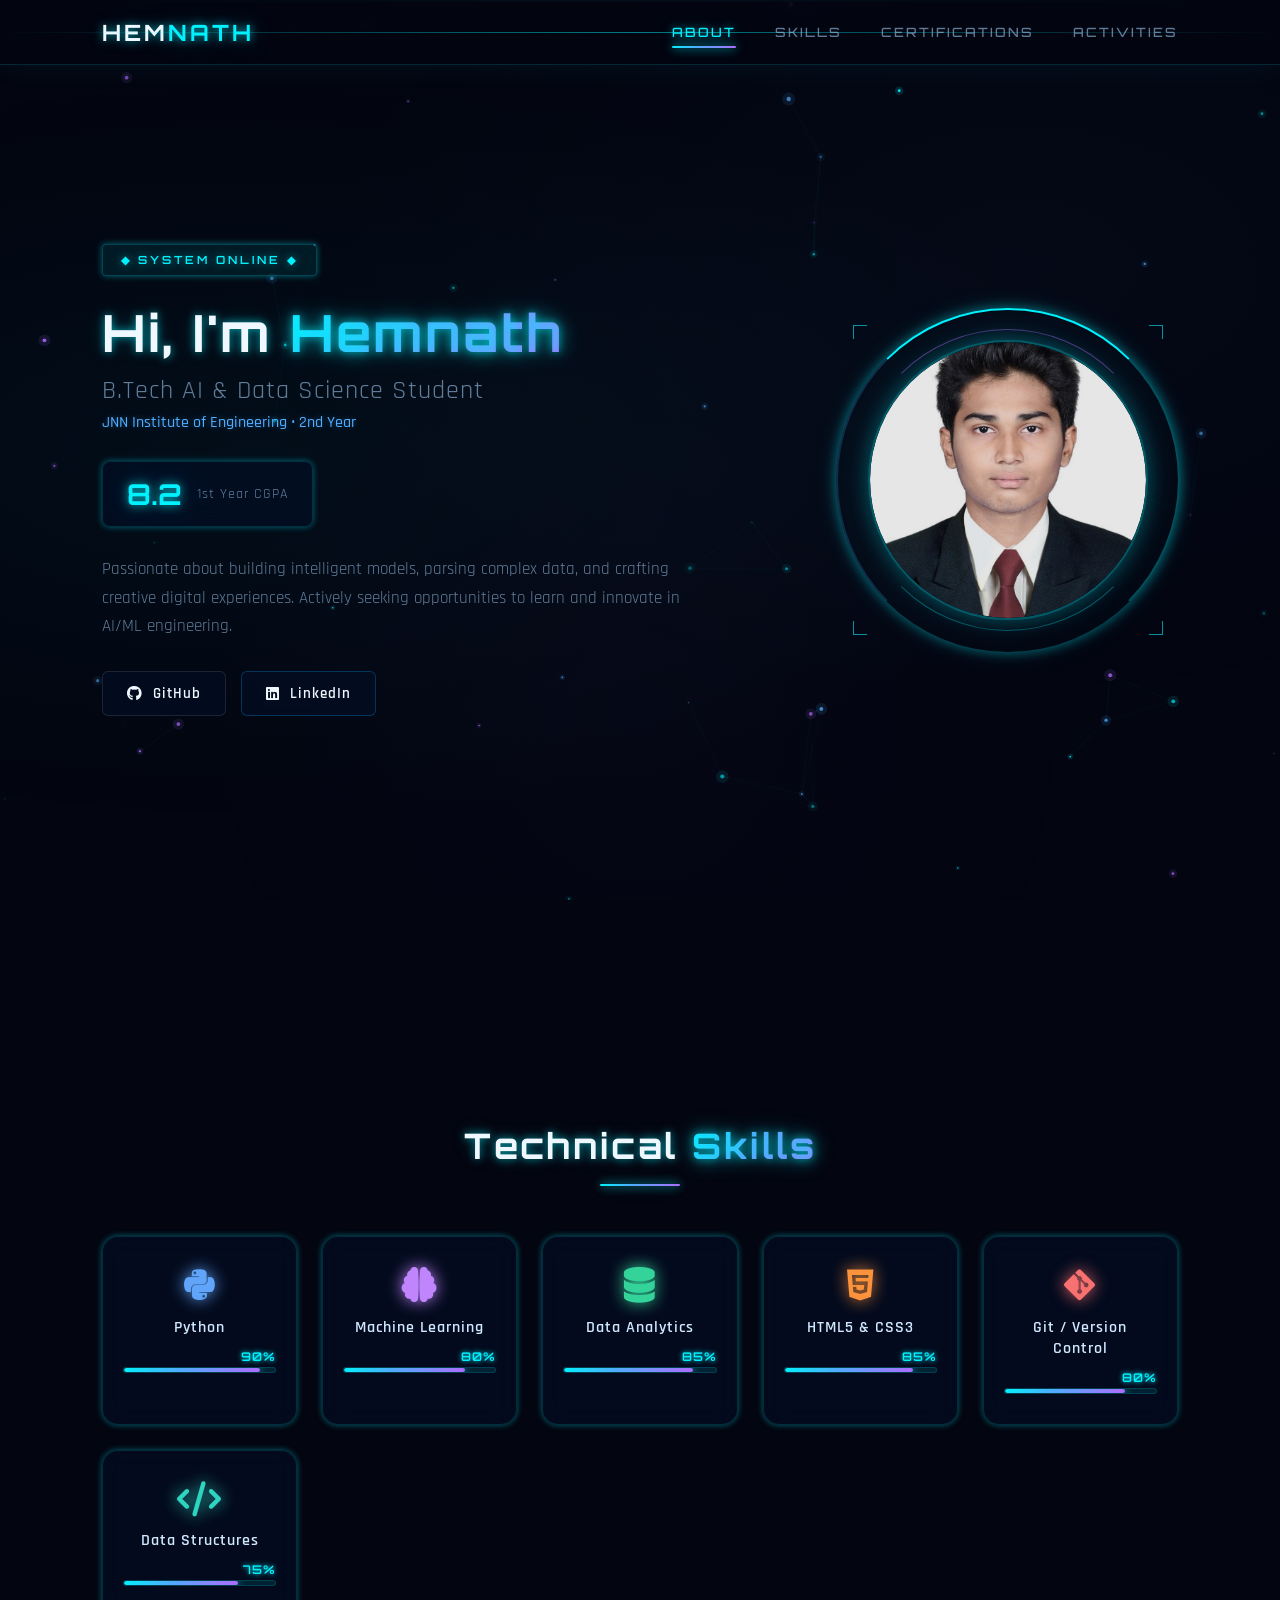
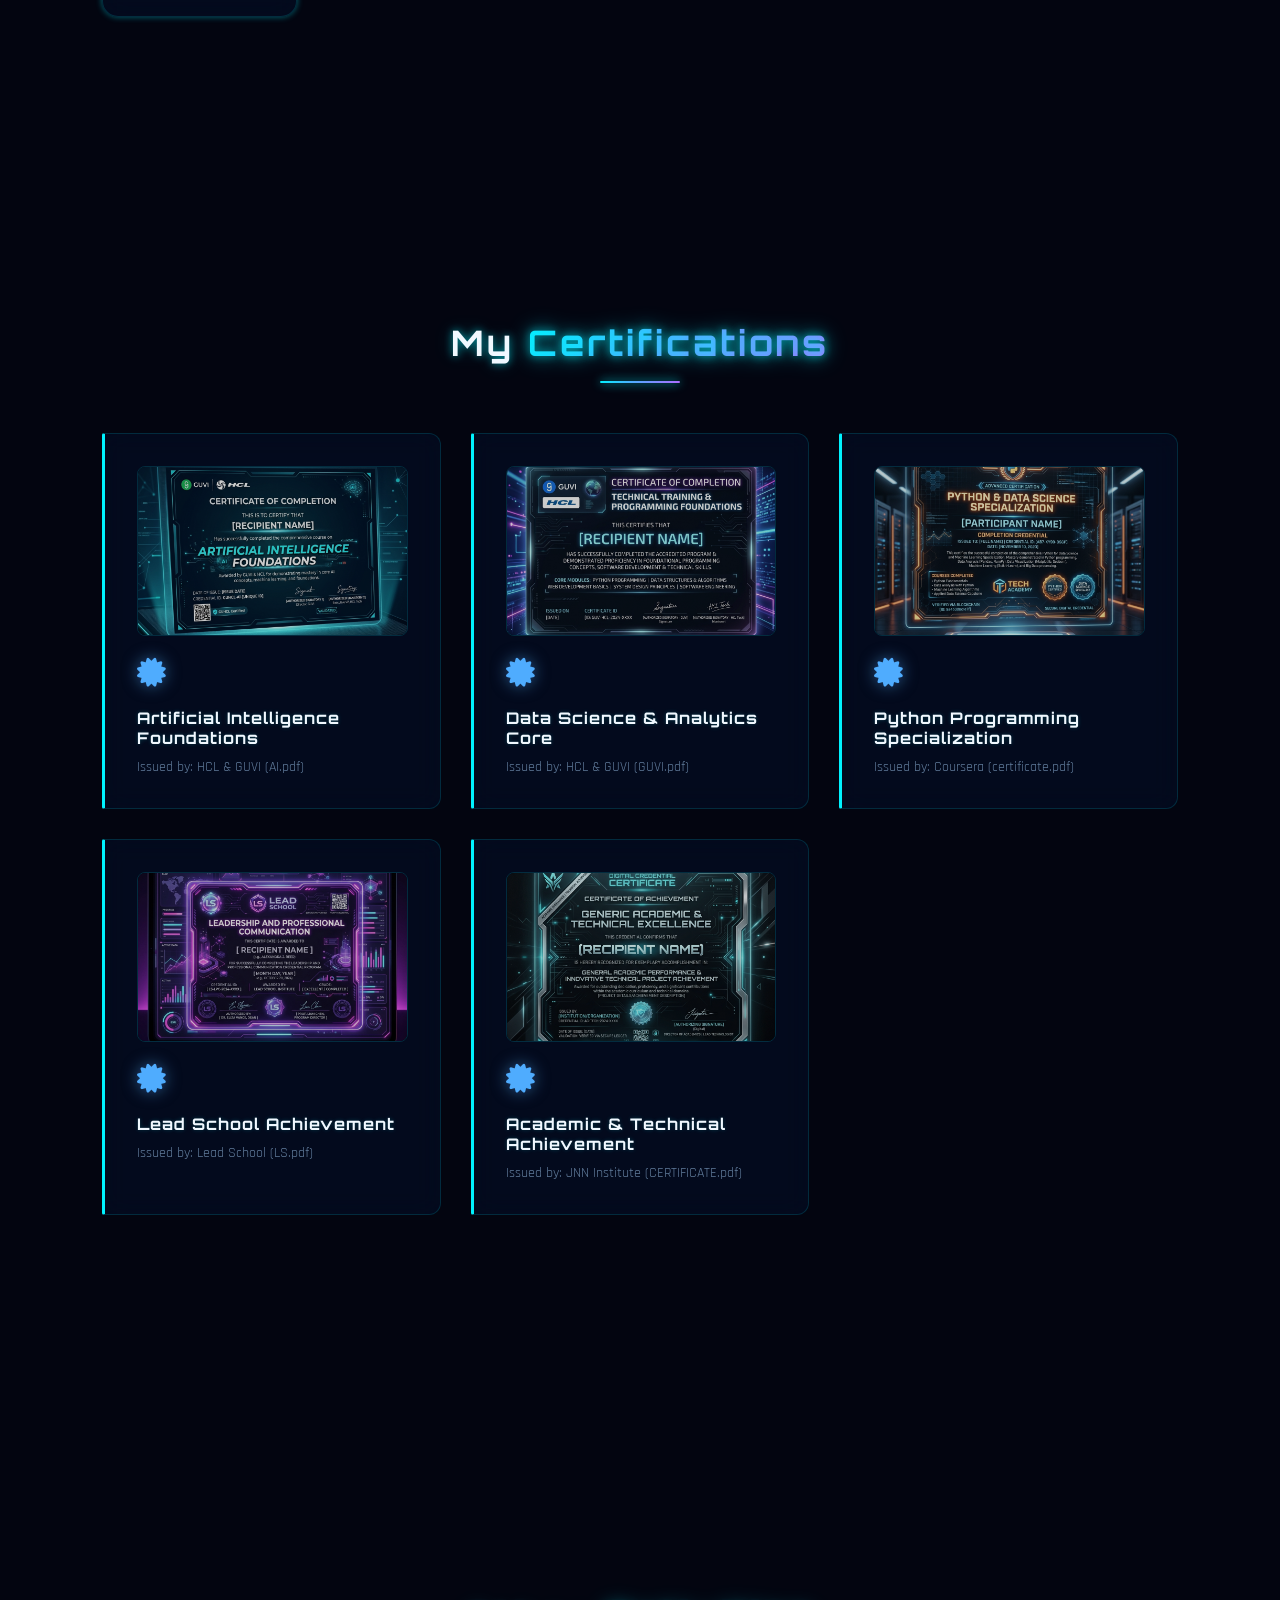
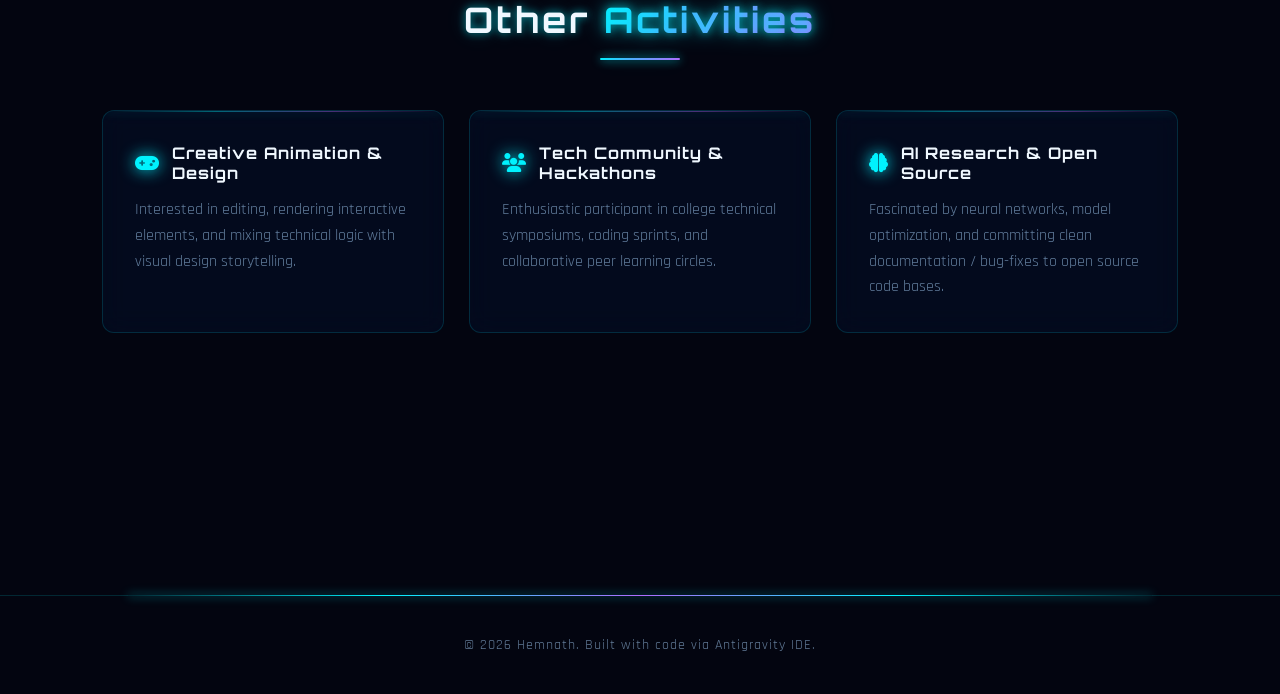
==== commit 44dddcb4: "uploaded certifications" ====
--- a/index.html
+++ b/index.html
@@ -24,12 +24,12 @@
     <div class="data-stream-bg"></div>
 
     <header>
-        <a href="index.html" class="logo">HEM<span>NATH</span></a>
+        <a href="#about" class="logo">HEM<span>NATH</span></a>
         <nav>
-            <a href="index.html" class="active">About</a>
-            <a href="skills.html">Skills</a>
-            <a href="certifications.html">Certifications</a>
-            <a href="activities.html">Activities</a>
+            <a href="#about" class="active">About</a>
+            <a href="#skills">Skills</a>
+            <a href="#certifications">Certifications</a>
+            <a href="#activities">Activities</a>
         </nav>
     </header>
 
@@ -58,7 +58,7 @@
                     <a href="https://github.com/Hems2150J" target="_blank" class="social-btn github">
                         <i class="fab fa-github"></i> GitHub
                     </a>
-                    <a href="www.linkedin.com/in/hemnath-nandakumar" target="_blank" class="social-btn linkedin">
+                    <a href="https://www.linkedin.com/in/hemnath-nandakumar" target="_blank" class="social-btn linkedin">
                         <i class="fab fa-linkedin"></i> LinkedIn
                     </a>
                 </div>
@@ -82,6 +82,190 @@
         </div>
     </section>
 
+    <!-- TECHNICAL SKILLS SECTION -->
+    <section id="skills" class="skills-section">
+        <h2 class="section-title">Technical <span class="highlight">Skills</span></h2>
+        <div class="skills-grid">
+            <div class="skill-card" data-type="skill" data-title="Python" data-percent="90" data-subskills="Scripting &amp; Automation,Data Manipulation,Web Scraping,API Integration" data-icon="fab fa-python blue" data-details="Extensive experience in writing clean, optimized Python code. Used regularly for backend scripting, scraping large web resources, automating repetitive tasks, and preprocessing data for machine learning models.">
+                <i class="fab fa-python blue"></i> 
+                <span>Python</span>
+                <div class="skill-progress-container">
+                    <div class="skill-progress-percent">90%</div>
+                    <div class="skill-progress-bar">
+                        <div class="skill-progress-fill" data-target-width="90%"></div>
+                    </div>
+                </div>
+            </div>
+            <div class="skill-card" data-type="skill" data-title="Machine Learning" data-percent="80" data-subskills="Supervised Learning,Unsupervised Learning,Model Tuning,Scikit-learn" data-icon="fas fa-brain purple" data-details="Proficient in building predictive models using classification, regression, and clustering algorithms. Experienced in feature engineering, cross-validation, and model evaluation techniques.">
+                <i class="fas fa-brain purple"></i> 
+                <span>Machine Learning</span>
+                <div class="skill-progress-container">
+                    <div class="skill-progress-percent">80%</div>
+                    <div class="skill-progress-bar">
+                        <div class="skill-progress-fill" data-target-width="80%"></div>
+                    </div>
+                </div>
+            </div>
+            <div class="skill-card" data-type="skill" data-title="Data Analytics" data-percent="85" data-subskills="Exploratory Data Analysis,Pandas &amp; NumPy,Matplotlib &amp; Seaborn,SQL Queries" data-icon="fas fa-database green" data-details="Skilled in parsing raw datasets, conducting statistics, generating interactive visualizations, and uncovering actionable trends from complex business data.">
+                <i class="fas fa-database green"></i> 
+                <span>Data Analytics</span>
+                <div class="skill-progress-container">
+                    <div class="skill-progress-percent">85%</div>
+                    <div class="skill-progress-bar">
+                        <div class="skill-progress-fill" data-target-width="85%"></div>
+                    </div>
+                </div>
+            </div>
+            <div class="skill-card" data-type="skill" data-title="HTML5 &amp; CSS3" data-percent="85" data-subskills="Responsive Layouts,Flexbox &amp; CSS Grid,Animations &amp; Transitions,Glassmorphism" data-icon="fab fa-html5 orange" data-details="Designing modern web interfaces that are both aesthetically stunning and responsive, adhering to clean semantics, search engine optimization, and smooth interactive micro-animations.">
+                <i class="fab fa-html5 orange"></i> 
+                <span>HTML5 &amp; CSS3</span>
+                <div class="skill-progress-container">
+                    <div class="skill-progress-percent">85%</div>
+                    <div class="skill-progress-bar">
+                        <div class="skill-progress-fill" data-target-width="85%"></div>
+                    </div>
+                </div>
+            </div>
+            <div class="skill-card" data-type="skill" data-title="Git / Version Control" data-percent="80" data-subskills="Branching &amp; Merging,Commit Workflows,GitHub Collaboration,Pull Requests" data-icon="fab fa-git-alt red" data-details="Confident in git commands for local versioning and collaborating on remote repositories via GitHub. Experienced in maintaining clean commit histories and managing team workflows.">
+                <i class="fab fa-git-alt red"></i> 
+                <span>Git / Version Control</span>
+                <div class="skill-progress-container">
+                    <div class="skill-progress-percent">80%</div>
+                    <div class="skill-progress-bar">
+                        <div class="skill-progress-fill" data-target-width="80%"></div>
+                    </div>
+                </div>
+            </div>
+            <div class="skill-card" data-type="skill" data-title="Data Structures" data-percent="75" data-subskills="Time/Space Complexity,Arrays &amp; Lists,Sorting Algorithms,Stacks &amp; Queues" data-icon="fas fa-code teal" data-details="Strong theoretical and practical foundation in core data structures and algorithm analysis. Proficient in optimizing code block execution for speed and memory footprint.">
+                <i class="fas fa-code teal"></i> 
+                <span>Data Structures</span>
+                <div class="skill-progress-container">
+                    <div class="skill-progress-percent">75%</div>
+                    <div class="skill-progress-bar">
+                        <div class="skill-progress-fill" data-target-width="75%"></div>
+                    </div>
+                </div>
+            </div>
+        </div>
+    </section>
+
+    <!-- CERTIFICATIONS SECTION -->
+    <section id="certifications" class="cert-section">
+        <h2 class="section-title">My <span class="highlight">Certifications</span></h2>
+        <div class="cert-grid">
+            <div class="cert-card" data-type="cert" data-title="Artificial Intelligence Foundations" data-subtitle="Issued by: HCL &amp; GUVI" data-image="CERTIFICATES/cert_guvi_ai.png" data-pdf="CERTIFICATES/HCL GUVI Certification AI.pdf" data-icon="fas fa-certificate" data-details="A specialized national initiative certification validating foundations in Artificial Intelligence, machine learning workflows, and cloud cognitive services." data-bullets="Programmed AI pipelines in Python;Learned key concepts of computer vision and natural language processing;Built simple prediction models on GUVI IDE;Supported by HCL engineering mentors">
+                <div class="cert-image-wrapper">
+                    <img src="CERTIFICATES/cert_guvi_ai.png" alt="HCL GUVI AI Certification">
+                </div>
+                <div class="cert-icon"><i class="fas fa-certificate"></i></div>
+                <h3>Artificial Intelligence Foundations</h3>
+                <p>Issued by: HCL &amp; GUVI (AI.pdf)</p>
+            </div>
+            <div class="cert-card" data-type="cert" data-title="Technical Training Certification" data-subtitle="Issued by: HCL &amp; GUVI" data-image="CERTIFICATES/cert_guvi_tech.png" data-pdf="CERTIFICATES/HCL GUVI Certification - 6hDbBZT68177G74280 (1) (1).pdf" data-icon="fas fa-certificate" data-details="Technical training course focused on core software engineering practices, programming design patterns, and structured data handling." data-bullets="Developed algorithmic problem-solving skills;Mastered data structures implementation;Verified software development practices;Completed hands-on projects">
+                <div class="cert-image-wrapper">
+                    <img src="CERTIFICATES/cert_guvi_tech.png" alt="HCL GUVI Technical Certification">
+                </div>
+                <div class="cert-icon"><i class="fas fa-certificate"></i></div>
+                <h3>Data Science &amp; Analytics Core</h3>
+                <p>Issued by: HCL &amp; GUVI (GUVI.pdf)</p>
+            </div>
+            <div class="cert-card" data-type="cert" data-title="Python &amp; Data Science Specialization" data-subtitle="Issued by: Coursera / Partner University" data-image="CERTIFICATES/cert_coursera.png" data-pdf="CERTIFICATES/certificate-47uctx25fnoi-1781717276.pdf" data-icon="fas fa-certificate" data-details="Multi-course specialization detailing Python programming, data retrieval, and data visualization." data-bullets="Parsed web data using BeautifulSoup and JSON libraries;Wrote custom SQL scripts to manage sqlite databases;Handled data cleaning and visualization tasks;Completed capstone projects">
+                <div class="cert-image-wrapper">
+                    <img src="CERTIFICATES/cert_coursera.png" alt="Coursera Python Specialization">
+                </div>
+                <div class="cert-icon"><i class="fas fa-certificate"></i></div>
+                <h3>Python Programming Specialization</h3>
+                <p>Issued by: Coursera (certificate.pdf)</p>
+            </div>
+            <div class="cert-card" data-type="cert" data-title="Lead School Achievement Certification" data-subtitle="Issued by: Lead School" data-image="CERTIFICATES/cert_ls.png" data-pdf="CERTIFICATES/LS CERTIFICATE.pdf" data-icon="fas fa-certificate" data-details="Certification honoring excellence in soft skills, communication proficiency, and team coordination." data-bullets="Completed leadership workshops;Participated in team building exercises;Enhanced public speaking and presentation skills;Verified professional ethics">
+                <div class="cert-image-wrapper">
+                    <img src="CERTIFICATES/cert_ls.png" alt="Lead School Certificate">
+                </div>
+                <div class="cert-icon"><i class="fas fa-certificate"></i></div>
+                <h3>Lead School Achievement</h3>
+                <p>Issued by: Lead School (LS.pdf)</p>
+            </div>
+            <div class="cert-card" data-type="cert" data-title="Academic Excellence &amp; Department Honors" data-subtitle="Issued by: JNN Institute of Engineering" data-image="CERTIFICATES/cert_general.png" data-pdf="CERTIFICATES/CERTIFICATE.pdf" data-icon="fas fa-certificate" data-details="Awarded for maintaining high academic standards and actively contributing to institutional technical workshops and symposiums." data-bullets="Maintained strong academic GPA of 8.2;Participated in departmental technical symposia;Contributed to research project forums;Evaluated on hands-on practical labs">
+                <div class="cert-image-wrapper">
+                    <img src="CERTIFICATES/cert_general.png" alt="Academic Excellence Certificate">
+                </div>
+                <div class="cert-icon"><i class="fas fa-certificate"></i></div>
+                <h3>Academic &amp; Technical Achievement</h3>
+                <p>Issued by: JNN Institute (CERTIFICATE.pdf)</p>
+            </div>
+        </div>
+    </section>
+
+    <!-- ACTIVITIES SECTION -->
+    <section id="activities" class="activities-section">
+        <h2 class="section-title">Other <span class="highlight">Activities</span></h2>
+        <div class="activities-container">
+            <div class="activity-box" data-type="activity" data-title="Creative Animation &amp; Design" data-icon="fas fa-gamepad" data-details="Blending structural backend elements with visual front-end designs. Heavily interested in styling, 3D renderings, and graphic assets creation." data-bullets="Designed promotional brochures and posters for college tech symposiums;Familiar with UI/UX prototyping tools like Figma;Edits and color-grades video reels in Premiere Pro and After Effects;Explores Three.js for interactive WebGL experiences">
+                <h3><i class="fas fa-gamepad"></i> Creative Animation &amp; Design</h3>
+                <p>Interested in editing, rendering interactive elements, and mixing technical logic with visual design storytelling.</p>
+            </div>
+            <div class="activity-box" data-type="activity" data-title="Tech Community &amp; Hackathons" data-icon="fas fa-users" data-details="An active student member within JNN Institute of Engineering's tech circles, participating in external and internal hackathons." data-bullets="Lead a 3-member team for a 24-hour smart campus hackathon;Participated in competitive programming challenges at regional colleges;Organizes peer study groups for Python and Machine Learning;Volunteer coordinator for JNN department symposium">
+                <h3><i class="fas fa-users"></i> Tech Community &amp; Hackathons</h3>
+                <p>Enthusiastic participant in college technical symposiums, coding sprints, and collaborative peer learning circles.</p>
+            </div>
+            <div class="activity-box" data-type="activity" data-title="AI Research &amp; Open Source Projects" data-icon="fas fa-brain" data-details="Passionately investigating emerging deep learning architectures, building local model scripts, and contributing to codebase repositories." data-bullets="Built personal AI toy-projects and published them on GitHub;Regularly writes detailed documentation notes for personal coding projects;Contributes minor fixes to open-source coding repositories;Follows latest news on deep learning and NLP architectures">
+                <h3><i class="fas fa-brain"></i> AI Research &amp; Open Source</h3>
+                <p>Fascinated by neural networks, model optimization, and committing clean documentation / bug-fixes to open source code bases.</p>
+            </div>
+        </div>
+    </section>
+
+    <!-- Holographic Detail Modal -->
+    <div id="detail-modal" class="holo-modal">
+        <div class="holo-modal-container">
+            <div class="frame-corner"></div>
+            <div class="frame-corner"></div>
+            <div class="frame-corner"></div>
+            <div class="frame-corner"></div>
+            
+            <button id="modal-close" class="holo-modal-close">CLOSE::SYSTEM</button>
+            
+            <div class="holo-modal-header">
+                <i id="modal-icon" class="fas fa-info-circle"></i>
+                <div>
+                    <h2 id="modal-title" class="holo-modal-title">Item Title</h2>
+                    <div id="modal-subtitle" class="holo-modal-subtitle">Sub-info</div>
+                </div>
+            </div>
+            
+            <div class="holo-modal-body">
+                <div id="modal-image-container" style="display: none;">
+                    <img id="modal-image" class="modal-detail-img" src="" alt="Detail Image">
+                </div>
+                
+                <p id="modal-description">Detailed description will load here.</p>
+                
+                <div id="modal-progress-container" class="modal-progress-wrapper" style="display: none;">
+                    <div class="modal-progress-label">
+                        <span>PROFICIENCY</span>
+                        <span id="modal-progress-percent">0%</span>
+                    </div>
+                    <div class="modal-progress-bar">
+                        <div id="modal-progress-fill" class="modal-progress-fill"></div>
+                    </div>
+                </div>
+
+                <div id="modal-subskills-container" style="display: none; margin-top: 15px;">
+                    <h4 style="font-family: 'Orbitron', sans-serif; font-size: 0.8rem; margin-bottom: 8px; color: var(--text-bright); letter-spacing: 1px;">KEY FOCUS AREAS:</h4>
+                    <div id="modal-subskills" class="modal-subskills"></div>
+                </div>
+                
+                <ul id="modal-bullets" class="holo-modal-bullets"></ul>
+            </div>
+            
+            <div class="holo-modal-footer">
+                <a id="modal-action-btn" class="holo-modal-btn" href="#" target="_blank">
+                    <i class="fas fa-external-link-alt"></i> VIEW FULL DOCUMENT
+                </a>
+            </div>
+        </div>
+    </div>
+
     <footer>
         <p>&copy; 2026 Hemnath. Built with code via Antigravity IDE.</p>
     </footer>
--- a/style.css
+++ b/style.css
@@ -1019,4 +1019,311 @@
 
 .holo-visible {
     animation: fade-in-up 0.8s ease forwards;
+}
+
+/* ============================================================
+   SKILL PROGRESS BARS
+   ============================================================ */
+.skill-progress-container {
+    width: 100%;
+    margin-top: 15px;
+    text-align: left;
+}
+
+.skill-progress-bar {
+    width: 100%;
+    height: 6px;
+    background: rgba(0, 242, 254, 0.1);
+    border-radius: 4px;
+    overflow: hidden;
+    border: 1px solid rgba(0, 242, 254, 0.15);
+    position: relative;
+}
+
+.skill-progress-fill {
+    height: 100%;
+    width: 0; /* Animated dynamically by Intersection Observer / JS */
+    background: var(--gradient-holo);
+    box-shadow: 0 0 8px var(--holo-cyan);
+    border-radius: 4px;
+    transition: width 1.5s cubic-bezier(0.1, 0.8, 0.25, 1);
+}
+
+.skill-progress-percent {
+    font-family: 'Orbitron', sans-serif;
+    font-size: 0.75rem;
+    color: var(--holo-cyan);
+    float: right;
+    margin-top: -18px;
+    text-shadow: 0 0 5px var(--holo-cyan);
+}
+
+/* ============================================================
+   CERTIFICATE PREVIEWS
+   ============================================================ */
+.cert-image-wrapper {
+    width: 100%;
+    height: 170px;
+    border-radius: 8px;
+    overflow: hidden;
+    margin-bottom: 20px;
+    border: 1px solid var(--glass-border);
+    position: relative;
+    box-shadow: inset 0 0 20px rgba(3, 5, 16, 0.8);
+}
+
+.cert-image-wrapper img {
+    width: 100%;
+    height: 100%;
+    object-fit: cover;
+    transition: transform 0.5s ease, filter 0.5s ease;
+    filter: brightness(0.8) saturate(0.9);
+}
+
+.cert-card:hover .cert-image-wrapper img {
+    transform: scale(1.06);
+    filter: brightness(1) saturate(1);
+}
+
+/* ============================================================
+   HOLOGRAPHIC DETAIL MODAL
+   ============================================================ */
+.holo-modal {
+    position: fixed;
+    top: 0;
+    left: 0;
+    width: 100%;
+    height: 100%;
+    background: rgba(3, 5, 16, 0.82);
+    backdrop-filter: blur(15px);
+    -webkit-backdrop-filter: blur(15px);
+    z-index: 2000;
+    display: flex;
+    align-items: center;
+    justify-content: center;
+    opacity: 0;
+    pointer-events: none;
+    transition: opacity 0.4s ease;
+}
+
+.holo-modal.active {
+    opacity: 1;
+    pointer-events: auto;
+}
+
+.holo-modal-container {
+    width: 90%;
+    max-width: 650px;
+    background: var(--glass-bg-solid);
+    border: 1px solid var(--glass-border-bright);
+    border-radius: 12px;
+    padding: 35px 40px;
+    box-shadow: var(--glow-lg);
+    position: relative;
+    transform: scale(0.9) translateY(20px);
+    transition: transform 0.4s cubic-bezier(0.175, 0.885, 0.32, 1.275);
+    overflow: hidden;
+    animation: holo-flicker 12s ease-in-out infinite;
+}
+
+.holo-modal.active .holo-modal-container {
+    transform: scale(1) translateY(0);
+}
+
+.holo-modal-close {
+    position: absolute;
+    top: 20px;
+    right: 20px;
+    background: none;
+    border: 1px solid var(--glass-border);
+    color: var(--text-muted);
+    font-family: 'Orbitron', sans-serif;
+    font-size: 0.7rem;
+    letter-spacing: 2px;
+    padding: 6px 14px;
+    border-radius: 4px;
+    cursor: pointer;
+    transition: all 0.3s ease;
+    z-index: 10;
+}
+
+.holo-modal-close:hover {
+    border-color: var(--holo-cyan);
+    color: var(--holo-cyan);
+    text-shadow: var(--text-glow);
+    box-shadow: var(--glow-sm);
+}
+
+/* Corner indicators in modal */
+.holo-modal-container .frame-corner {
+    position: absolute;
+    width: 14px;
+    height: 14px;
+    border: 1px solid var(--holo-cyan);
+    opacity: 0.6;
+}
+.holo-modal-container .frame-corner:nth-child(1) { top: 12px; left: 12px; border-right: none; border-bottom: none; }
+.holo-modal-container .frame-corner:nth-child(2) { top: 12px; right: 12px; border-left: none; border-bottom: none; }
+.holo-modal-container .frame-corner:nth-child(3) { bottom: 12px; left: 12px; border-right: none; border-top: none; }
+.holo-modal-container .frame-corner:nth-child(4) { bottom: 12px; right: 12px; border-left: none; border-top: none; }
+
+.holo-modal-header {
+    margin-bottom: 20px;
+    border-bottom: 1px solid rgba(0, 242, 254, 0.15);
+    padding-bottom: 15px;
+    display: flex;
+    align-items: center;
+    gap: 15px;
+}
+
+.holo-modal-header i {
+    font-size: 1.8rem;
+    color: var(--holo-cyan);
+    filter: drop-shadow(0 0 8px var(--holo-cyan));
+}
+
+.holo-modal-title {
+    font-family: 'Orbitron', sans-serif;
+    font-size: 1.4rem;
+    letter-spacing: 1px;
+    color: var(--text-bright);
+    text-shadow: var(--text-glow);
+}
+
+.holo-modal-subtitle {
+    color: var(--holo-blue);
+    font-size: 0.9rem;
+    margin-top: 5px;
+    font-weight: 500;
+    letter-spacing: 1px;
+}
+
+.holo-modal-body {
+    font-size: 0.95rem;
+    line-height: 1.7;
+    color: var(--text-main);
+}
+
+.holo-modal-body p {
+    margin-bottom: 15px;
+}
+
+.holo-modal-bullets {
+    margin: 15px 0;
+    padding-left: 5px;
+    list-style-type: none;
+}
+
+.holo-modal-bullets li {
+    position: relative;
+    margin-bottom: 10px;
+    padding-left: 20px;
+    color: var(--text-muted);
+}
+
+.holo-modal-bullets li::before {
+    content: '◆';
+    position: absolute;
+    left: 0;
+    color: var(--holo-cyan);
+    font-size: 0.7rem;
+    text-shadow: 0 0 4px var(--holo-cyan);
+}
+
+.holo-modal-footer {
+    margin-top: 25px;
+    padding-top: 15px;
+    border-top: 1px solid rgba(0, 242, 254, 0.15);
+    display: flex;
+    justify-content: flex-end;
+}
+
+.holo-modal-btn {
+    background: var(--gradient-holo);
+    color: var(--bg-void);
+    border: none;
+    padding: 10px 20px;
+    border-radius: 6px;
+    font-family: 'Orbitron', sans-serif;
+    font-weight: 700;
+    font-size: 0.8rem;
+    letter-spacing: 2px;
+    cursor: pointer;
+    text-decoration: none;
+    text-align: center;
+    display: inline-flex;
+    align-items: center;
+    gap: 10px;
+    box-shadow: var(--glow-md);
+    transition: all 0.3s ease;
+}
+
+.holo-modal-btn:hover {
+    transform: translateY(-2px);
+    box-shadow: var(--glow-lg);
+    filter: brightness(1.1);
+}
+
+.modal-detail-img {
+    width: 100%;
+    max-height: 220px;
+    object-fit: cover;
+    border-radius: 8px;
+    border: 1px solid var(--glass-border-bright);
+    margin-bottom: 20px;
+    box-shadow: var(--glow-sm);
+}
+
+.modal-subskills {
+    display: flex;
+    flex-wrap: wrap;
+    gap: 8px;
+    margin: 15px 0;
+}
+
+.modal-subskill-badge {
+    background: rgba(0, 242, 254, 0.08);
+    border: 1px solid rgba(0, 242, 254, 0.2);
+    color: var(--holo-cyan);
+    padding: 5px 12px;
+    border-radius: 4px;
+    font-size: 0.75rem;
+    font-family: 'Orbitron', sans-serif;
+    letter-spacing: 1px;
+}
+
+/* Modal Skill Progress animation indicator */
+.modal-progress-wrapper {
+    margin: 20px 0;
+    background: rgba(5, 15, 40, 0.4);
+    border: 1px solid var(--glass-border);
+    padding: 15px;
+    border-radius: 8px;
+}
+
+.modal-progress-label {
+    display: flex;
+    justify-content: space-between;
+    font-family: 'Orbitron', sans-serif;
+    font-size: 0.8rem;
+    margin-bottom: 8px;
+    color: var(--text-bright);
+}
+
+.modal-progress-bar {
+    width: 100%;
+    height: 8px;
+    background: rgba(0, 242, 254, 0.1);
+    border-radius: 4px;
+    overflow: hidden;
+    border: 1px solid rgba(0, 242, 254, 0.2);
+}
+
+.modal-progress-fill {
+    height: 100%;
+    width: 0; /* Animated on modal open */
+    background: var(--gradient-holo);
+    box-shadow: 0 0 10px var(--holo-cyan);
+    border-radius: 4px;
+    transition: width 1.2s ease-out;
 }
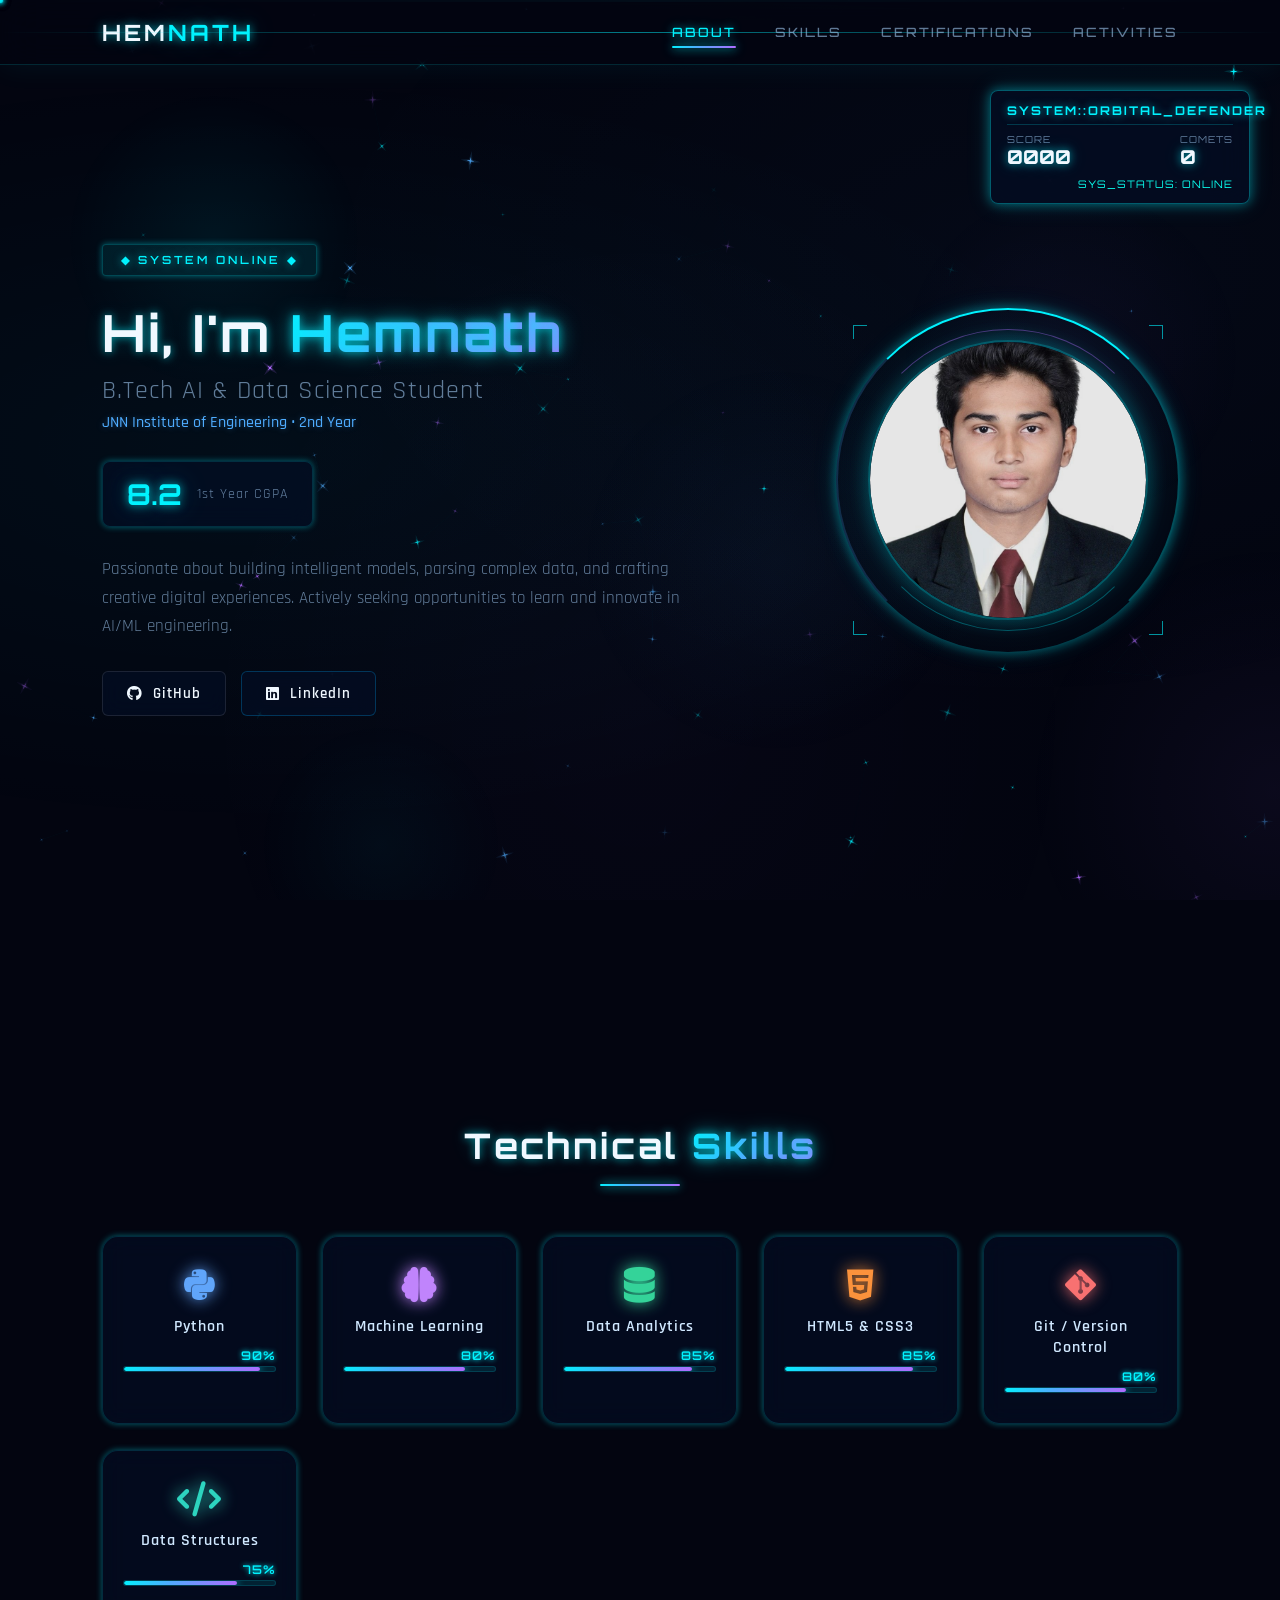
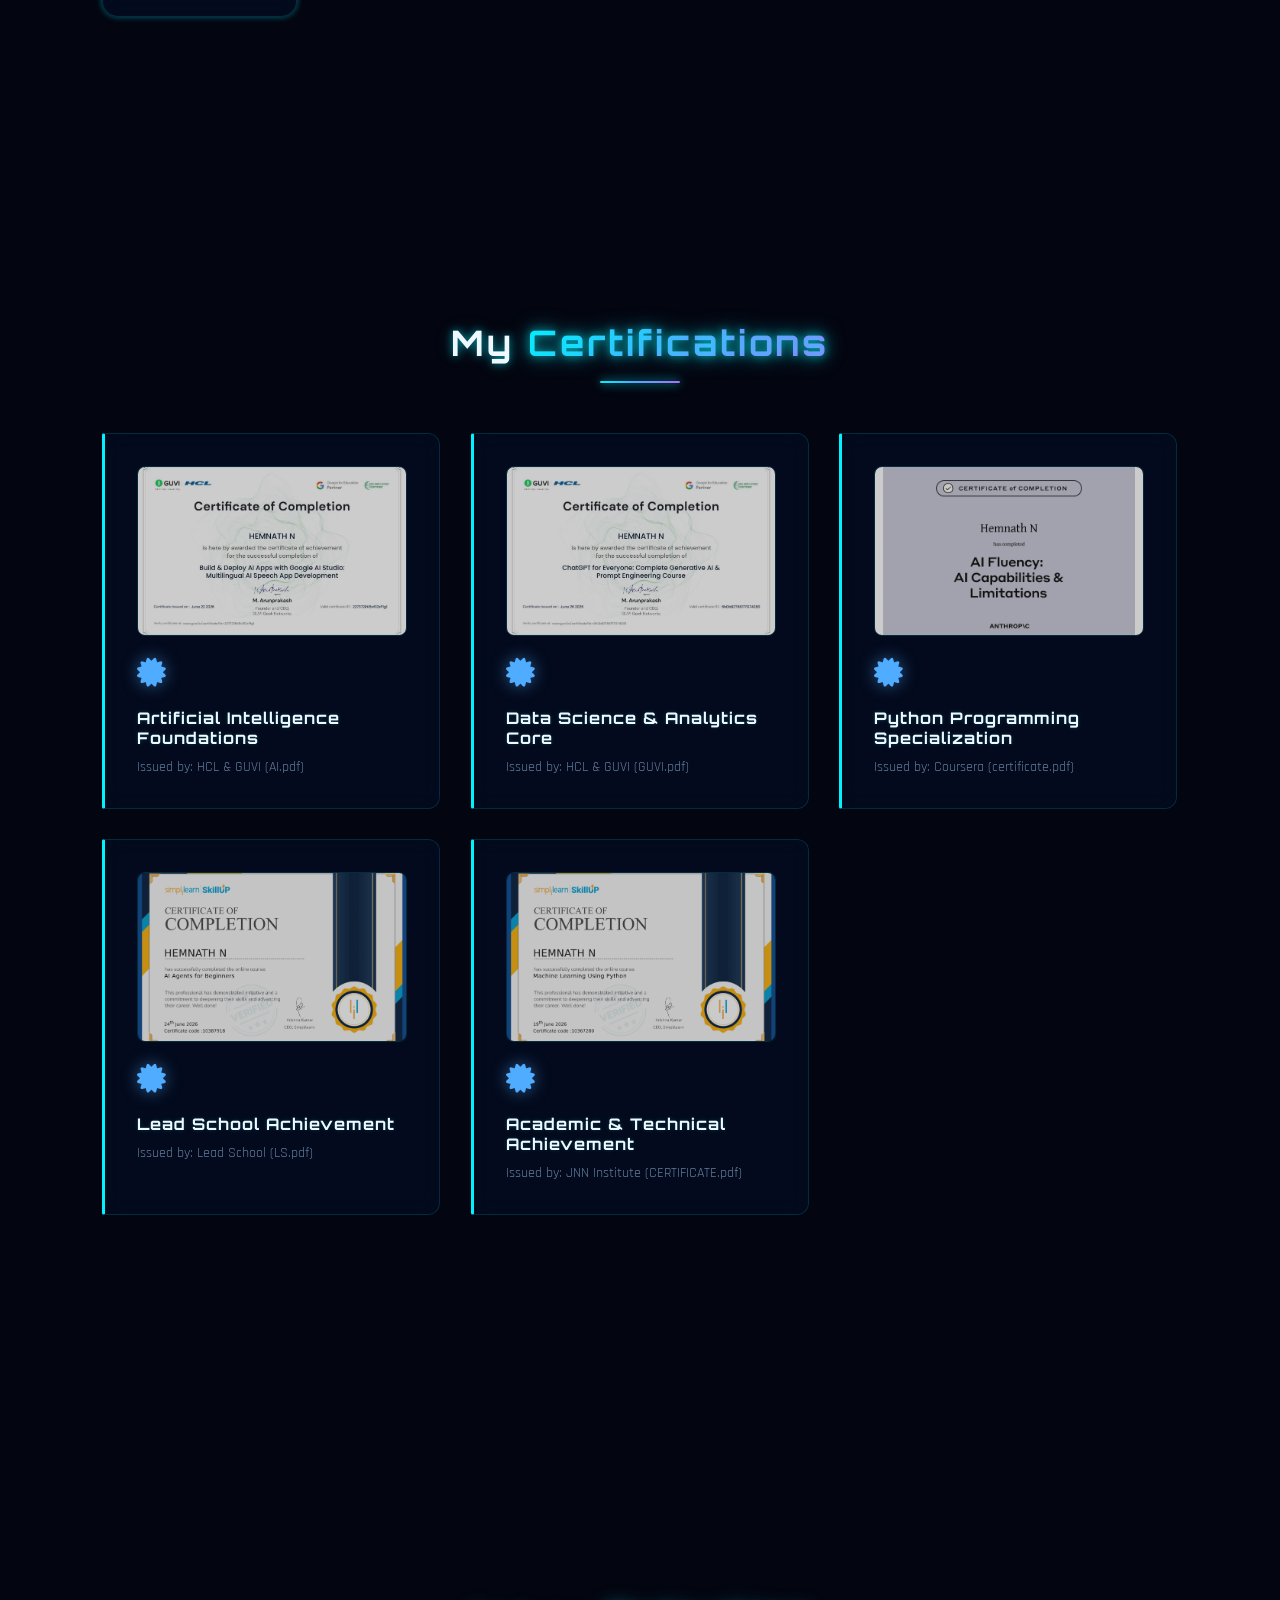
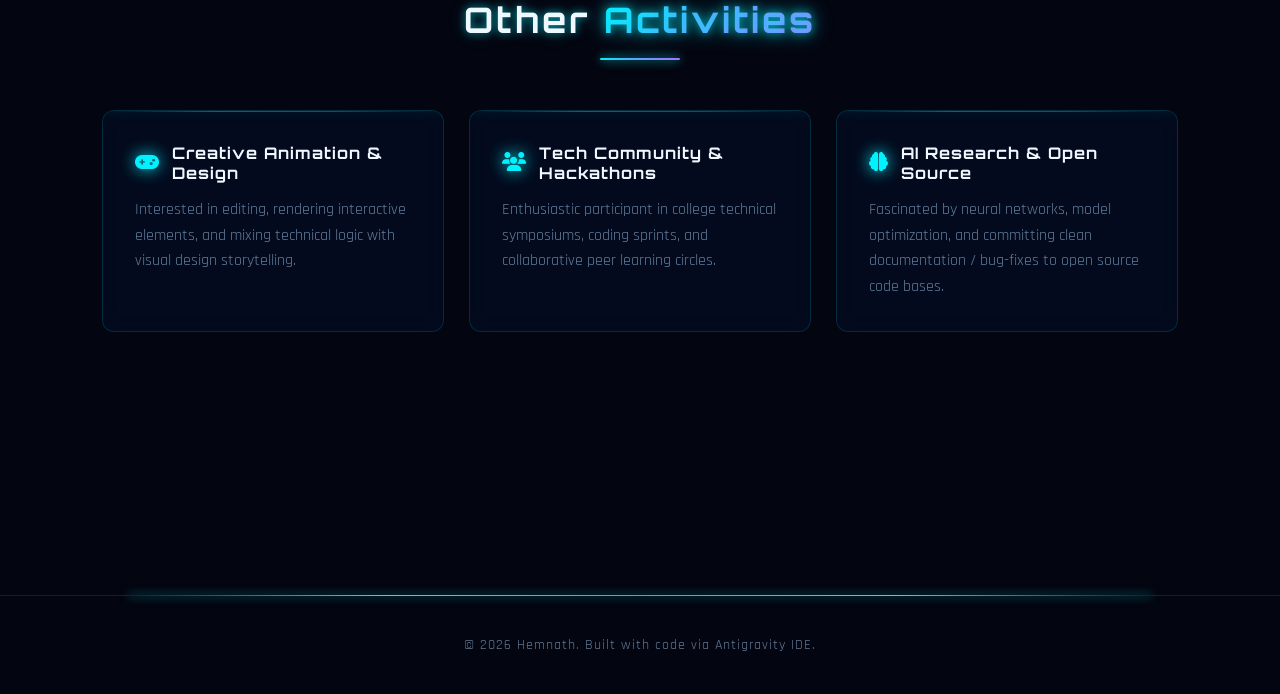
==== commit 72817255: "3d motions" ====
--- a/index.html
+++ b/index.html
@@ -20,6 +20,22 @@
     <!-- Holographic Particle Canvas -->
     <canvas id="holo-particles"></canvas>
 
+    <!-- Game HUD Overlay -->
+    <div class="game-hud">
+        <div class="hud-title">SYSTEM::ORBITAL_DEFENDER</div>
+        <div class="hud-row">
+            <div class="hud-item">
+                <span class="hud-label">SCORE</span>
+                <span id="hud-score" class="hud-value">0000</span>
+            </div>
+            <div class="hud-item">
+                <span class="hud-label">COMETS</span>
+                <span id="hud-comets" class="hud-value">0</span>
+            </div>
+        </div>
+        <div class="hud-status" id="hud-status">SYS_STATUS: ONLINE</div>
+    </div>
+
     <!-- Data Stream Background -->
     <div class="data-stream-bg"></div>
 
@@ -86,7 +102,7 @@
     <section id="skills" class="skills-section">
         <h2 class="section-title">Technical <span class="highlight">Skills</span></h2>
         <div class="skills-grid">
-            <div class="skill-card" data-type="skill" data-title="Python" data-percent="90" data-subskills="Scripting &amp; Automation,Data Manipulation,Web Scraping,API Integration" data-icon="fab fa-python blue" data-details="Extensive experience in writing clean, optimized Python code. Used regularly for backend scripting, scraping large web resources, automating repetitive tasks, and preprocessing data for machine learning models.">
+            <div class="skill-card" data-type="skill" data-title="Python" data-percent="90" data-subskills="Scripting &amp; Automation,Data Manipulation,Web Scraping,API Integration" data-icon="fab fa-python blue" data-details="Proficient in writing clean, PEP 8 compliant, and production-grade Python. Leveraged daily for building ETL data pipelines, processing large scientific datasets, writing automation scripts, and prototyping machine learning models. Adept in OOP principles, design patterns, and asynchronous programming in Python." data-bullets="Developed robust web scraping systems with BeautifulSoup and Selenium to extract unstructured data;Built REST APIs using Flask and FastAPI to serve predictive machine learning models;Automated daily data backup and migration tasks for cloud environments;Optimized computational bottlenecks in numerical scripts using vectorized NumPy operations">
                 <i class="fab fa-python blue"></i> 
                 <span>Python</span>
                 <div class="skill-progress-container">
@@ -96,7 +112,7 @@
                     </div>
                 </div>
             </div>
-            <div class="skill-card" data-type="skill" data-title="Machine Learning" data-percent="80" data-subskills="Supervised Learning,Unsupervised Learning,Model Tuning,Scikit-learn" data-icon="fas fa-brain purple" data-details="Proficient in building predictive models using classification, regression, and clustering algorithms. Experienced in feature engineering, cross-validation, and model evaluation techniques.">
+            <div class="skill-card" data-type="skill" data-title="Machine Learning" data-percent="80" data-subskills="Supervised Learning,Unsupervised Learning,Model Tuning,Scikit-learn" data-icon="fas fa-brain purple" data-details="Strong grasp of supervised and unsupervised learning algorithms, statistical modeling, and model evaluation metrics. Skilled in feature engineering, hyperparameter tuning (GridSearch, Optuna), and handling data imbalances. Experienced in applying ML to solve regression, classification, and clustering problems." data-bullets="Trained and evaluated complex models like XGBoost, Random Forests, and Support Vector Machines;Implemented custom preprocessing pipelines using Scikit-Learn for normalization, encoding, and imputation;Utilized Principal Component Analysis (PCA) for dimensionality reduction of high-dimensional datasets;Conducted rigorous cross-validation and error analysis to prevent overfitting and improve generalization">
                 <i class="fas fa-brain purple"></i> 
                 <span>Machine Learning</span>
                 <div class="skill-progress-container">
@@ -106,7 +122,7 @@
                     </div>
                 </div>
             </div>
-            <div class="skill-card" data-type="skill" data-title="Data Analytics" data-percent="85" data-subskills="Exploratory Data Analysis,Pandas &amp; NumPy,Matplotlib &amp; Seaborn,SQL Queries" data-icon="fas fa-database green" data-details="Skilled in parsing raw datasets, conducting statistics, generating interactive visualizations, and uncovering actionable trends from complex business data.">
+            <div class="skill-card" data-type="skill" data-title="Data Analytics" data-percent="85" data-subskills="Exploratory Data Analysis,Pandas &amp; NumPy,Matplotlib &amp; Seaborn,SQL Queries" data-icon="fas fa-database green" data-details="Adept at translating raw, messy datasets into structured tables, interactive dashboards, and actionable business intelligence. Specialized in exploratory data analysis (EDA), pattern recognition, and statistical testing (t-tests, ANOVA) to back business hypotheses with concrete data proofs." data-bullets="Manipulated and aggregated multi-gigabyte datasets using Pandas, NumPy, and Polars;Created visually compelling charts and distribution plots using Matplotlib, Seaborn, and Plotly;Wrote complex SQL queries involving window functions, CTEs, and index optimization for database retrieval;Formulated correlation matrices and hypothesis tests to identify key drivers of user engagement">
                 <i class="fas fa-database green"></i> 
                 <span>Data Analytics</span>
                 <div class="skill-progress-container">
@@ -116,7 +132,7 @@
                     </div>
                 </div>
             </div>
-            <div class="skill-card" data-type="skill" data-title="HTML5 &amp; CSS3" data-percent="85" data-subskills="Responsive Layouts,Flexbox &amp; CSS Grid,Animations &amp; Transitions,Glassmorphism" data-icon="fab fa-html5 orange" data-details="Designing modern web interfaces that are both aesthetically stunning and responsive, adhering to clean semantics, search engine optimization, and smooth interactive micro-animations.">
+            <div class="skill-card" data-type="skill" data-title="HTML5 &amp; CSS3" data-percent="85" data-subskills="Responsive Layouts,Flexbox &amp; CSS Grid,Animations &amp; Transitions,Glassmorphism" data-icon="fab fa-html5 orange" data-details="Creating responsive, accessible, and fast-loading web interfaces. Expertise in responsive layouts using Flexbox and CSS Grid, and custom design systems. Passionate about glassmorphism, responsive micro-animations, and CSS variables for modular styling." data-bullets="Developed mobile-first responsive layouts with clean, semantic HTML5 structure for SEO;Designed custom visual themes with smooth cubic-bezier transitions and hover animations;Created high-tech glassmorphism effects with backdrop-filters and semi-transparent borders;Optimized stylesheet loading and asset compression for high PageSpeed scoring">
                 <i class="fab fa-html5 orange"></i> 
                 <span>HTML5 &amp; CSS3</span>
                 <div class="skill-progress-container">
@@ -126,7 +142,7 @@
                     </div>
                 </div>
             </div>
-            <div class="skill-card" data-type="skill" data-title="Git / Version Control" data-percent="80" data-subskills="Branching &amp; Merging,Commit Workflows,GitHub Collaboration,Pull Requests" data-icon="fab fa-git-alt red" data-details="Confident in git commands for local versioning and collaborating on remote repositories via GitHub. Experienced in maintaining clean commit histories and managing team workflows.">
+            <div class="skill-card" data-type="skill" data-title="Git / Version Control" data-percent="80" data-subskills="Branching &amp; Merging,Commit Workflows,GitHub Collaboration,Pull Requests" data-icon="fab fa-git-alt red" data-details="Proficient in collaborative development using Git and GitHub. Experienced with branching models (Git Flow), resolving merge conflicts, and maintaining clean commit histories. Familiar with Git hooks, pull request workflows, and repository management." data-bullets="Collaborated on multi-developer projects using feature branches, pull requests, and peer code reviews;Managed complex merge conflicts and rebasing strategies to maintain a clean git commit timeline;Automated linting and test runs using pre-commit hooks and GitHub Actions workflows;Configured custom repository settings, secrets, and environment variables for deployment keys">
                 <i class="fab fa-git-alt red"></i> 
                 <span>Git / Version Control</span>
                 <div class="skill-progress-container">
@@ -136,7 +152,7 @@
                     </div>
                 </div>
             </div>
-            <div class="skill-card" data-type="skill" data-title="Data Structures" data-percent="75" data-subskills="Time/Space Complexity,Arrays &amp; Lists,Sorting Algorithms,Stacks &amp; Queues" data-icon="fas fa-code teal" data-details="Strong theoretical and practical foundation in core data structures and algorithm analysis. Proficient in optimizing code block execution for speed and memory footprint.">
+            <div class="skill-card" data-type="skill" data-title="Data Structures" data-percent="75" data-subskills="Time/Space Complexity,Arrays &amp; Lists,Sorting Algorithms,Stacks &amp; Queues" data-icon="fas fa-code teal" data-details="Solid theoretical and practical understanding of fundamental computer science algorithms and data structures. Skilled in analyzing time and space complexity using Big-O notation, and optimizing algorithms for maximum efficiency and execution speed." data-bullets="Implemented and manipulated core structures: Linked Lists, Binary Trees, Heaps, and Hash Tables;Solved complex algorithmic problems utilizing Dynamic Programming, BFS, DFS, and recursion;Analyzed code blocks using Big-O notation to identify and optimize quadratic time bottlenecks;Implemented custom sorting and searching algorithms tailored to unique dataset constraints">
                 <i class="fas fa-code teal"></i> 
                 <span>Data Structures</span>
                 <div class="skill-progress-container">
@@ -200,15 +216,15 @@
     <section id="activities" class="activities-section">
         <h2 class="section-title">Other <span class="highlight">Activities</span></h2>
         <div class="activities-container">
-            <div class="activity-box" data-type="activity" data-title="Creative Animation &amp; Design" data-icon="fas fa-gamepad" data-details="Blending structural backend elements with visual front-end designs. Heavily interested in styling, 3D renderings, and graphic assets creation." data-bullets="Designed promotional brochures and posters for college tech symposiums;Familiar with UI/UX prototyping tools like Figma;Edits and color-grades video reels in Premiere Pro and After Effects;Explores Three.js for interactive WebGL experiences">
+            <div class="activity-box" data-type="activity" data-title="Creative Animation &amp; Design" data-icon="fas fa-gamepad" data-details="Passionate about combining scientific backend structures with visually striking front-end assets. Skilled in designing visual aids, custom themes, and rendering interactive canvases. Exploring WebGL interfaces and video production suites to create engaging tech stories." data-bullets="Designed brand assets, vector graphics, and promotional posters for college tech symposiums;Figma prototyping for clean user flows, wireframes, and sci-fi aesthetic interface mockups;Rendered 3D objects, logo animations, and tech teasers inside After Effects and Premiere Pro;Developed interactive 2D Canvas systems and started experimenting with Three.js WebGL scenes">
                 <h3><i class="fas fa-gamepad"></i> Creative Animation &amp; Design</h3>
                 <p>Interested in editing, rendering interactive elements, and mixing technical logic with visual design storytelling.</p>
             </div>
-            <div class="activity-box" data-type="activity" data-title="Tech Community &amp; Hackathons" data-icon="fas fa-users" data-details="An active student member within JNN Institute of Engineering's tech circles, participating in external and internal hackathons." data-bullets="Lead a 3-member team for a 24-hour smart campus hackathon;Participated in competitive programming challenges at regional colleges;Organizes peer study groups for Python and Machine Learning;Volunteer coordinator for JNN department symposium">
+            <div class="activity-box" data-type="activity" data-title="Tech Community &amp; Hackathons" data-icon="fas fa-users" data-details="Active leader and participant in engineering communities. Committed to collaborating with peers in high-pressure hackathons, organizing tech events, and mentoring junior students in programming fundamentals." data-bullets="Led a 3-member team to build a smart-campus IoT prototype during a 24-hour regional hackathon;Participated in competitive programming contests on HackerRank and LeetCode representing JNN;Organized weekly peer study groups covering Python programming and Machine Learning foundations;Volunteered as a student coordinator for the annual Department of Computer Science Symposium">
                 <h3><i class="fas fa-users"></i> Tech Community &amp; Hackathons</h3>
                 <p>Enthusiastic participant in college technical symposiums, coding sprints, and collaborative peer learning circles.</p>
             </div>
-            <div class="activity-box" data-type="activity" data-title="AI Research &amp; Open Source Projects" data-icon="fas fa-brain" data-details="Passionately investigating emerging deep learning architectures, building local model scripts, and contributing to codebase repositories." data-bullets="Built personal AI toy-projects and published them on GitHub;Regularly writes detailed documentation notes for personal coding projects;Contributes minor fixes to open-source coding repositories;Follows latest news on deep learning and NLP architectures">
+            <div class="activity-box" data-type="activity" data-title="AI Research &amp; Open Source Projects" data-icon="fas fa-brain" data-details="Dedicated to tracking the frontier of Artificial Intelligence and deep learning. Actively experimenting with local neural network configurations, contributing documentation edits to open-source libraries, and documenting learning milestones." data-bullets="Developed and published toy AI scripts, neural network tests, and custom utility scripts on GitHub;Maintained exhaustive technical documentation, markdown READMEs, and wiki guides for project portfolios;Contributed documentation patches and code fixes to open-source repositories;Follows latest research from top venues (arXiv, NeurIPS) on LLMs, transformers, and model tuning">
                 <h3><i class="fas fa-brain"></i> AI Research &amp; Open Source</h3>
                 <p>Fascinated by neural networks, model optimization, and committing clean documentation / bug-fixes to open source code bases.</p>
             </div>
@@ -271,6 +287,7 @@
     </footer>
 
     <script src="holo-effects.js"></script>
+    <script src="3d-motion.js"></script>
 </body>
 
 </html>
--- a/style.css
+++ b/style.css
@@ -640,7 +640,9 @@
     display: grid;
     grid-template-columns: repeat(auto-fit, minmax(180px, 1fr));
     gap: 25px;
-    perspective: 1000px;
+    perspective: 1200px;
+    perspective-origin: center center;
+    transform-style: preserve-3d;
 }
 
 .skill-card {
@@ -664,6 +666,8 @@
     box-shadow: var(--glow-sm);
     position: relative;
     overflow: hidden;
+    transform-style: preserve-3d;
+    cursor: pointer;
 }
 
 /* Stagger floating animation per card */
@@ -739,6 +743,8 @@
     animation: holo-flicker 10s ease-in-out infinite;
     position: relative;
     overflow: hidden;
+    transform-style: preserve-3d;
+    cursor: pointer;
 }
 
 /* Glowing left filament */
@@ -807,6 +813,8 @@
     animation: float-drift 7s ease-in-out infinite, holo-flicker 10s ease-in-out infinite;
     position: relative;
     overflow: hidden;
+    transform-style: preserve-3d;
+    cursor: pointer;
 }
 
 .activity-box:nth-child(2) {
@@ -1326,4 +1334,134 @@
     box-shadow: 0 0 10px var(--holo-cyan);
     border-radius: 4px;
     transition: width 1.2s ease-out;
+}
+
+/* ============================================================
+   INTERACTIVE GAME HUD & STYLING
+   ============================================================ */
+
+/* Custom crosshair cursor for the game canvas area */
+#holo-particles {
+    cursor: crosshair;
+}
+
+.game-hud {
+    position: fixed;
+    top: 90px;
+    right: 30px;
+    width: 260px;
+    background: var(--glass-bg);
+    backdrop-filter: blur(15px);
+    -webkit-backdrop-filter: blur(15px);
+    border: 1px solid var(--glass-border-bright);
+    box-shadow: var(--glow-md);
+    padding: 12px 16px;
+    border-radius: 8px;
+    z-index: 999;
+    color: var(--text-bright);
+    font-family: 'Orbitron', sans-serif;
+    animation: holo-flicker 12s ease-in-out infinite;
+    pointer-events: auto; /* Allow HUD hover, but click events pass to body/canvas otherwise */
+    transition: all 0.3s ease;
+}
+
+.game-hud:hover {
+    box-shadow: var(--glow-lg);
+    border-color: rgba(0, 242, 254, 0.5);
+    background: var(--glass-bg-solid);
+}
+
+.hud-title {
+    font-size: 0.75rem;
+    font-weight: 700;
+    letter-spacing: 2px;
+    color: var(--holo-cyan);
+    border-bottom: 1px solid rgba(0, 242, 254, 0.2);
+    padding-bottom: 6px;
+    margin-bottom: 8px;
+    text-shadow: var(--text-glow);
+}
+
+.hud-row {
+    display: flex;
+    justify-content: space-between;
+    gap: 15px;
+}
+
+.hud-item {
+    display: flex;
+    flex-direction: column;
+}
+
+.hud-label {
+    font-size: 0.6rem;
+    color: var(--text-muted);
+    letter-spacing: 1px;
+}
+
+.hud-value {
+    font-size: 1.2rem;
+    font-weight: 800;
+    color: var(--text-bright);
+    text-shadow: var(--text-glow);
+}
+
+.hud-status {
+    font-size: 0.65rem;
+    color: var(--holo-teal);
+    letter-spacing: 1px;
+    margin-top: 8px;
+    text-align: right;
+    animation: text-glow-breathe 3s ease-in-out infinite;
+}
+
+/* Floating Click/Hit Point Popups */
+.score-popup {
+    position: fixed;
+    pointer-events: none;
+    font-family: 'Orbitron', sans-serif;
+    font-size: 0.95rem;
+    font-weight: 700;
+    color: var(--holo-cyan);
+    text-shadow: var(--text-glow-bright);
+    animation: popup-float-fade 0.8s cubic-bezier(0.25, 1, 0.5, 1) forwards;
+    z-index: 10000;
+}
+
+@keyframes popup-float-fade {
+    0% {
+        transform: translate(-50%, -50%) translateY(0) scale(0.6);
+        opacity: 0;
+    }
+    20% {
+        transform: translate(-50%, -50%) translateY(-10px) scale(1.1);
+        opacity: 1;
+    }
+    100% {
+        transform: translate(-50%, -50%) translateY(-40px) scale(0.9);
+        opacity: 0;
+    }
+}
+
+/* Make sure mobile responsive design handles HUD nicely */
+@media (max-width: 768px) {
+    .game-hud {
+        top: auto;
+        bottom: 20px;
+        right: 20px;
+        left: 20px;
+        width: calc(100% - 40px);
+        display: flex;
+        justify-content: space-between;
+        align-items: center;
+        padding: 8px 12px;
+    }
+    .hud-title {
+        border-bottom: none;
+        padding-bottom: 0;
+        margin-bottom: 0;
+    }
+    .hud-status {
+        margin-top: 0;
+    }
 }
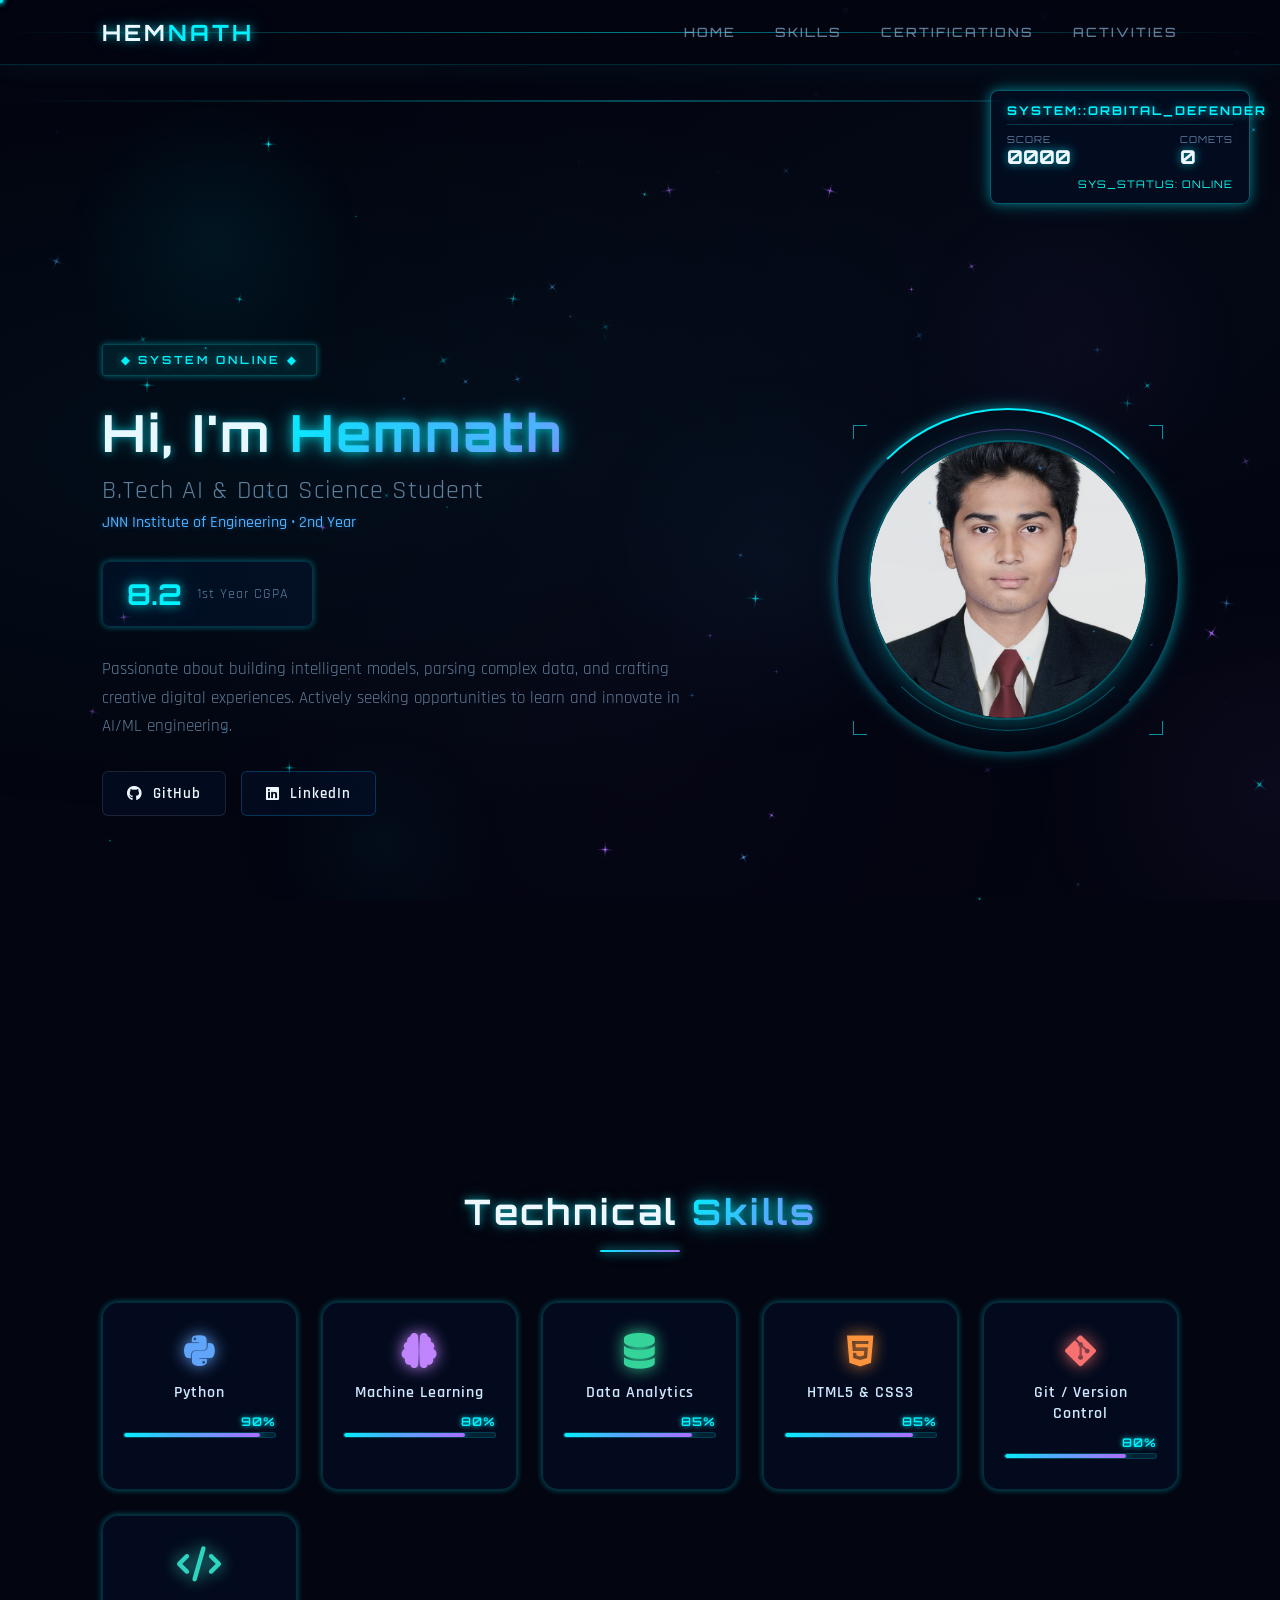
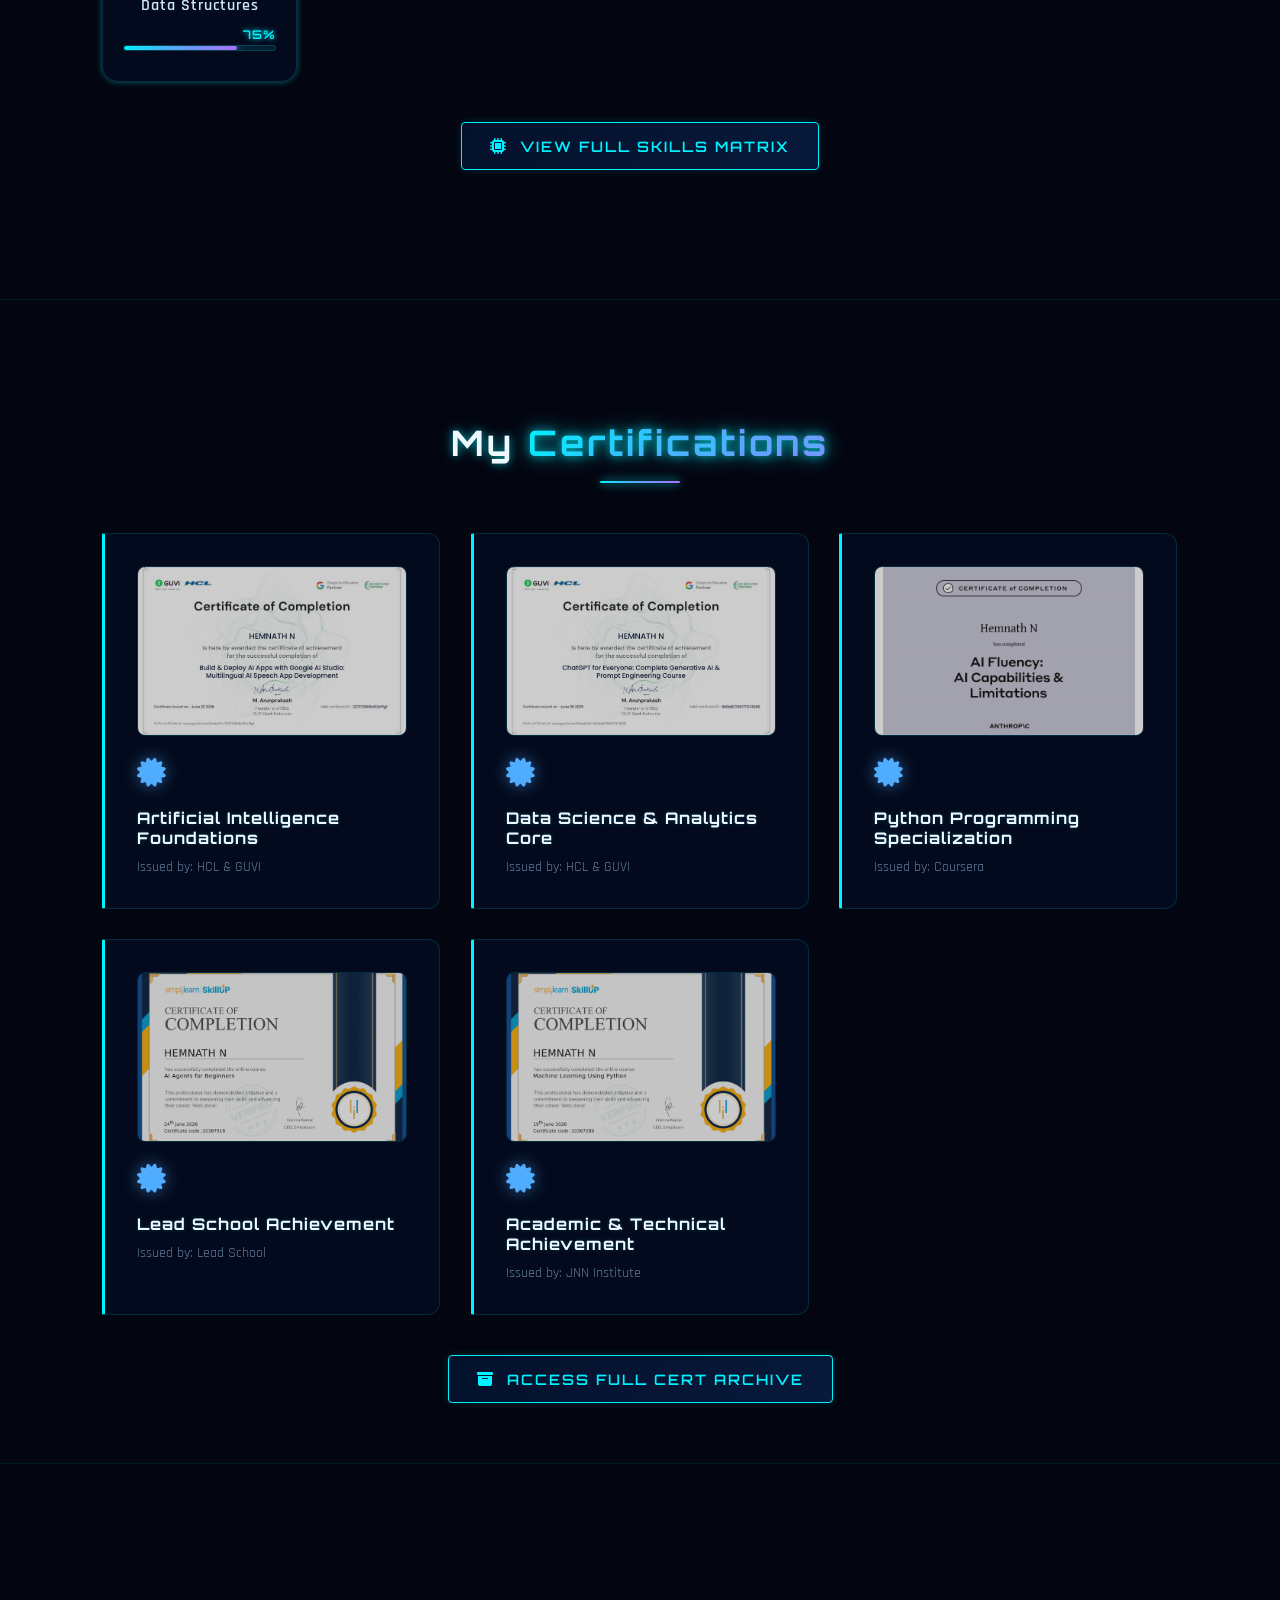
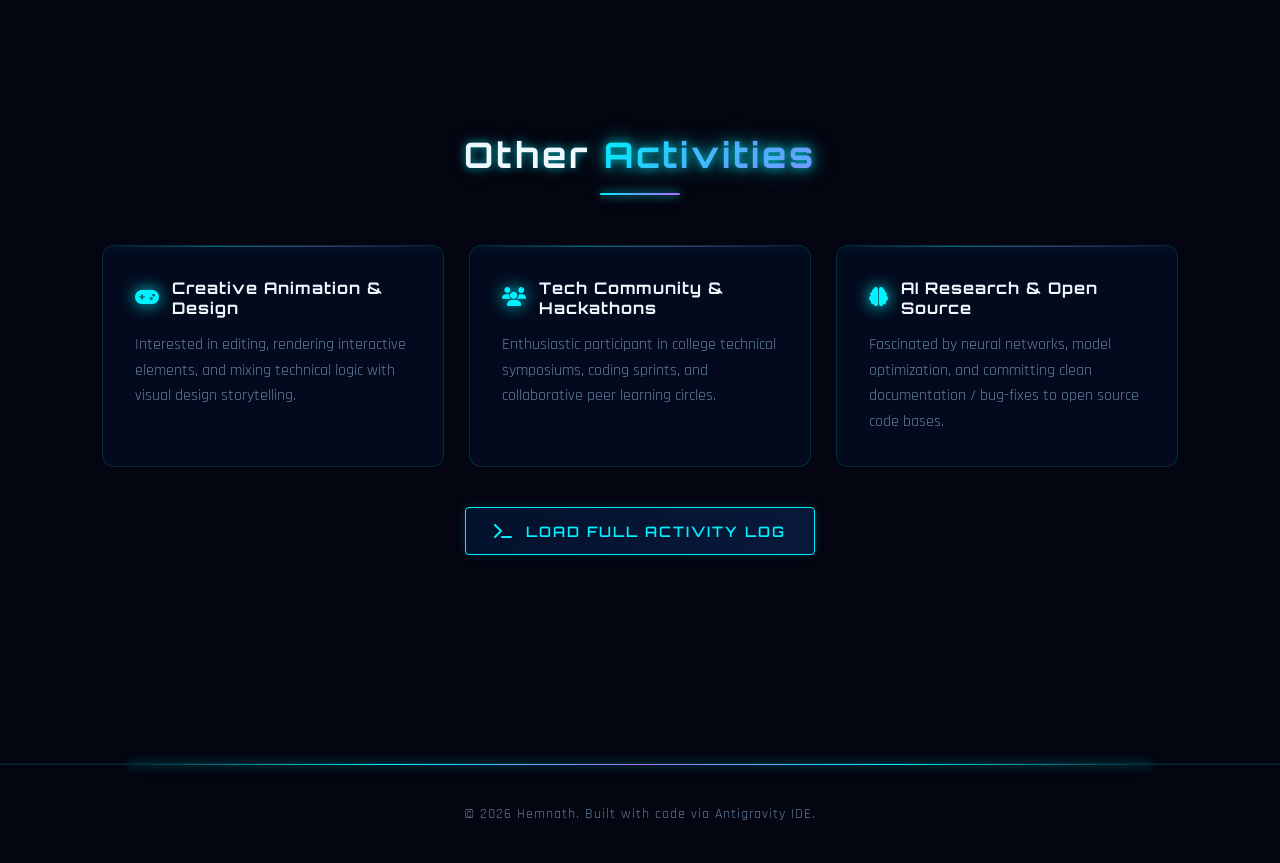
==== commit 9070c3c1: "changed to new slides" ====
--- a/index.html
+++ b/index.html
@@ -40,207 +40,889 @@
     <div class="data-stream-bg"></div>
 
     <header>
-        <a href="#about" class="logo">HEM<span>NATH</span></a>
+        <a href="#" class="logo" data-page="home">HEM<span>NATH</span></a>
         <nav>
-            <a href="#about" class="active">About</a>
-            <a href="#skills">Skills</a>
-            <a href="#certifications">Certifications</a>
-            <a href="#activities">Activities</a>
+            <a href="#" data-page="home" class="active">Home</a>
+            <a href="#" data-page="skills">Skills</a>
+            <a href="#" data-page="certs">Certifications</a>
+            <a href="#" data-page="activities">Activities</a>
         </nav>
     </header>
 
-    <section id="about" class="hero-section">
-        <div class="scan-line-overlay"></div>
-        <div class="hero-container">
-            <div class="hero-text">
-                <span class="badge">&#9670; System Online &#9670;</span>
-                <h1>Hi, I'm <span class="highlight">Hemnath</span></h1>
-                <h3>B.Tech AI &amp; Data Science Student</h3>
-                <p class="college">JNN Institute of Engineering • 2nd Year</p>
-
-                <div class="stats-box">
-                    <div class="stat-item">
-                        <span class="stat-num">8.2</span>
-                        <span class="stat-label">1st Year CGPA</span>
-                    </div>
-                </div>
-
-                <p class="description">
-                    Passionate about building intelligent models, parsing complex data, and crafting creative digital
-                    experiences. Actively seeking opportunities to learn and innovate in AI/ML engineering.
-                </p>
-
-                <div class="social-links">
-                    <a href="https://github.com/Hems2150J" target="_blank" class="social-btn github">
-                        <i class="fab fa-github"></i> GitHub
-                    </a>
-                    <a href="https://www.linkedin.com/in/hemnath-nandakumar" target="_blank" class="social-btn linkedin">
-                        <i class="fab fa-linkedin"></i> LinkedIn
-                    </a>
-                </div>
-            </div>
-
-            <div class="hero-image">
-                <div class="holo-frame">
-                    <!-- Corner data markers -->
-                    <div class="frame-corner"></div>
-                    <div class="frame-corner"></div>
-                    <div class="frame-corner"></div>
-                    <div class="frame-corner"></div>
-                    <!-- Floating data tags -->
-                    <span class="holo-data-tag">PROFILE::ACTIVE</span>
-                    <span class="holo-data-tag">ID::VERIFIED</span>
-                    <div class="image-wrapper">
-                        <img src="profile pic.jpeg" alt="Hemnath">
-                    </div>
-                </div>
-            </div>
-        </div>
-    </section>
-
-    <!-- TECHNICAL SKILLS SECTION -->
-    <section id="skills" class="skills-section">
-        <h2 class="section-title">Technical <span class="highlight">Skills</span></h2>
-        <div class="skills-grid">
-            <div class="skill-card" data-type="skill" data-title="Python" data-percent="90" data-subskills="Scripting &amp; Automation,Data Manipulation,Web Scraping,API Integration" data-icon="fab fa-python blue" data-details="Proficient in writing clean, PEP 8 compliant, and production-grade Python. Leveraged daily for building ETL data pipelines, processing large scientific datasets, writing automation scripts, and prototyping machine learning models. Adept in OOP principles, design patterns, and asynchronous programming in Python." data-bullets="Developed robust web scraping systems with BeautifulSoup and Selenium to extract unstructured data;Built REST APIs using Flask and FastAPI to serve predictive machine learning models;Automated daily data backup and migration tasks for cloud environments;Optimized computational bottlenecks in numerical scripts using vectorized NumPy operations">
-                <i class="fab fa-python blue"></i> 
-                <span>Python</span>
-                <div class="skill-progress-container">
-                    <div class="skill-progress-percent">90%</div>
-                    <div class="skill-progress-bar">
-                        <div class="skill-progress-fill" data-target-width="90%"></div>
-                    </div>
-                </div>
-            </div>
-            <div class="skill-card" data-type="skill" data-title="Machine Learning" data-percent="80" data-subskills="Supervised Learning,Unsupervised Learning,Model Tuning,Scikit-learn" data-icon="fas fa-brain purple" data-details="Strong grasp of supervised and unsupervised learning algorithms, statistical modeling, and model evaluation metrics. Skilled in feature engineering, hyperparameter tuning (GridSearch, Optuna), and handling data imbalances. Experienced in applying ML to solve regression, classification, and clustering problems." data-bullets="Trained and evaluated complex models like XGBoost, Random Forests, and Support Vector Machines;Implemented custom preprocessing pipelines using Scikit-Learn for normalization, encoding, and imputation;Utilized Principal Component Analysis (PCA) for dimensionality reduction of high-dimensional datasets;Conducted rigorous cross-validation and error analysis to prevent overfitting and improve generalization">
-                <i class="fas fa-brain purple"></i> 
-                <span>Machine Learning</span>
-                <div class="skill-progress-container">
-                    <div class="skill-progress-percent">80%</div>
-                    <div class="skill-progress-bar">
-                        <div class="skill-progress-fill" data-target-width="80%"></div>
-                    </div>
-                </div>
-            </div>
-            <div class="skill-card" data-type="skill" data-title="Data Analytics" data-percent="85" data-subskills="Exploratory Data Analysis,Pandas &amp; NumPy,Matplotlib &amp; Seaborn,SQL Queries" data-icon="fas fa-database green" data-details="Adept at translating raw, messy datasets into structured tables, interactive dashboards, and actionable business intelligence. Specialized in exploratory data analysis (EDA), pattern recognition, and statistical testing (t-tests, ANOVA) to back business hypotheses with concrete data proofs." data-bullets="Manipulated and aggregated multi-gigabyte datasets using Pandas, NumPy, and Polars;Created visually compelling charts and distribution plots using Matplotlib, Seaborn, and Plotly;Wrote complex SQL queries involving window functions, CTEs, and index optimization for database retrieval;Formulated correlation matrices and hypothesis tests to identify key drivers of user engagement">
-                <i class="fas fa-database green"></i> 
-                <span>Data Analytics</span>
-                <div class="skill-progress-container">
-                    <div class="skill-progress-percent">85%</div>
-                    <div class="skill-progress-bar">
-                        <div class="skill-progress-fill" data-target-width="85%"></div>
-                    </div>
-                </div>
-            </div>
-            <div class="skill-card" data-type="skill" data-title="HTML5 &amp; CSS3" data-percent="85" data-subskills="Responsive Layouts,Flexbox &amp; CSS Grid,Animations &amp; Transitions,Glassmorphism" data-icon="fab fa-html5 orange" data-details="Creating responsive, accessible, and fast-loading web interfaces. Expertise in responsive layouts using Flexbox and CSS Grid, and custom design systems. Passionate about glassmorphism, responsive micro-animations, and CSS variables for modular styling." data-bullets="Developed mobile-first responsive layouts with clean, semantic HTML5 structure for SEO;Designed custom visual themes with smooth cubic-bezier transitions and hover animations;Created high-tech glassmorphism effects with backdrop-filters and semi-transparent borders;Optimized stylesheet loading and asset compression for high PageSpeed scoring">
-                <i class="fab fa-html5 orange"></i> 
-                <span>HTML5 &amp; CSS3</span>
-                <div class="skill-progress-container">
-                    <div class="skill-progress-percent">85%</div>
-                    <div class="skill-progress-bar">
-                        <div class="skill-progress-fill" data-target-width="85%"></div>
-                    </div>
-                </div>
-            </div>
-            <div class="skill-card" data-type="skill" data-title="Git / Version Control" data-percent="80" data-subskills="Branching &amp; Merging,Commit Workflows,GitHub Collaboration,Pull Requests" data-icon="fab fa-git-alt red" data-details="Proficient in collaborative development using Git and GitHub. Experienced with branching models (Git Flow), resolving merge conflicts, and maintaining clean commit histories. Familiar with Git hooks, pull request workflows, and repository management." data-bullets="Collaborated on multi-developer projects using feature branches, pull requests, and peer code reviews;Managed complex merge conflicts and rebasing strategies to maintain a clean git commit timeline;Automated linting and test runs using pre-commit hooks and GitHub Actions workflows;Configured custom repository settings, secrets, and environment variables for deployment keys">
-                <i class="fab fa-git-alt red"></i> 
-                <span>Git / Version Control</span>
-                <div class="skill-progress-container">
-                    <div class="skill-progress-percent">80%</div>
-                    <div class="skill-progress-bar">
-                        <div class="skill-progress-fill" data-target-width="80%"></div>
-                    </div>
-                </div>
-            </div>
-            <div class="skill-card" data-type="skill" data-title="Data Structures" data-percent="75" data-subskills="Time/Space Complexity,Arrays &amp; Lists,Sorting Algorithms,Stacks &amp; Queues" data-icon="fas fa-code teal" data-details="Solid theoretical and practical understanding of fundamental computer science algorithms and data structures. Skilled in analyzing time and space complexity using Big-O notation, and optimizing algorithms for maximum efficiency and execution speed." data-bullets="Implemented and manipulated core structures: Linked Lists, Binary Trees, Heaps, and Hash Tables;Solved complex algorithmic problems utilizing Dynamic Programming, BFS, DFS, and recursion;Analyzed code blocks using Big-O notation to identify and optimize quadratic time bottlenecks;Implemented custom sorting and searching algorithms tailored to unique dataset constraints">
-                <i class="fas fa-code teal"></i> 
-                <span>Data Structures</span>
-                <div class="skill-progress-container">
-                    <div class="skill-progress-percent">75%</div>
-                    <div class="skill-progress-bar">
-                        <div class="skill-progress-fill" data-target-width="75%"></div>
-                    </div>
-                </div>
-            </div>
-        </div>
-    </section>
-
-    <!-- CERTIFICATIONS SECTION -->
-    <section id="certifications" class="cert-section">
-        <h2 class="section-title">My <span class="highlight">Certifications</span></h2>
-        <div class="cert-grid">
-            <div class="cert-card" data-type="cert" data-title="Artificial Intelligence Foundations" data-subtitle="Issued by: HCL &amp; GUVI" data-image="CERTIFICATES/cert_guvi_ai.png" data-pdf="CERTIFICATES/HCL GUVI Certification AI.pdf" data-icon="fas fa-certificate" data-details="A specialized national initiative certification validating foundations in Artificial Intelligence, machine learning workflows, and cloud cognitive services." data-bullets="Programmed AI pipelines in Python;Learned key concepts of computer vision and natural language processing;Built simple prediction models on GUVI IDE;Supported by HCL engineering mentors">
-                <div class="cert-image-wrapper">
-                    <img src="CERTIFICATES/cert_guvi_ai.png" alt="HCL GUVI AI Certification">
-                </div>
-                <div class="cert-icon"><i class="fas fa-certificate"></i></div>
-                <h3>Artificial Intelligence Foundations</h3>
-                <p>Issued by: HCL &amp; GUVI (AI.pdf)</p>
-            </div>
-            <div class="cert-card" data-type="cert" data-title="Technical Training Certification" data-subtitle="Issued by: HCL &amp; GUVI" data-image="CERTIFICATES/cert_guvi_tech.png" data-pdf="CERTIFICATES/HCL GUVI Certification - 6hDbBZT68177G74280 (1) (1).pdf" data-icon="fas fa-certificate" data-details="Technical training course focused on core software engineering practices, programming design patterns, and structured data handling." data-bullets="Developed algorithmic problem-solving skills;Mastered data structures implementation;Verified software development practices;Completed hands-on projects">
-                <div class="cert-image-wrapper">
-                    <img src="CERTIFICATES/cert_guvi_tech.png" alt="HCL GUVI Technical Certification">
-                </div>
-                <div class="cert-icon"><i class="fas fa-certificate"></i></div>
-                <h3>Data Science &amp; Analytics Core</h3>
-                <p>Issued by: HCL &amp; GUVI (GUVI.pdf)</p>
-            </div>
-            <div class="cert-card" data-type="cert" data-title="Python &amp; Data Science Specialization" data-subtitle="Issued by: Coursera / Partner University" data-image="CERTIFICATES/cert_coursera.png" data-pdf="CERTIFICATES/certificate-47uctx25fnoi-1781717276.pdf" data-icon="fas fa-certificate" data-details="Multi-course specialization detailing Python programming, data retrieval, and data visualization." data-bullets="Parsed web data using BeautifulSoup and JSON libraries;Wrote custom SQL scripts to manage sqlite databases;Handled data cleaning and visualization tasks;Completed capstone projects">
-                <div class="cert-image-wrapper">
-                    <img src="CERTIFICATES/cert_coursera.png" alt="Coursera Python Specialization">
-                </div>
-                <div class="cert-icon"><i class="fas fa-certificate"></i></div>
-                <h3>Python Programming Specialization</h3>
-                <p>Issued by: Coursera (certificate.pdf)</p>
-            </div>
-            <div class="cert-card" data-type="cert" data-title="Lead School Achievement Certification" data-subtitle="Issued by: Lead School" data-image="CERTIFICATES/cert_ls.png" data-pdf="CERTIFICATES/LS CERTIFICATE.pdf" data-icon="fas fa-certificate" data-details="Certification honoring excellence in soft skills, communication proficiency, and team coordination." data-bullets="Completed leadership workshops;Participated in team building exercises;Enhanced public speaking and presentation skills;Verified professional ethics">
-                <div class="cert-image-wrapper">
-                    <img src="CERTIFICATES/cert_ls.png" alt="Lead School Certificate">
-                </div>
-                <div class="cert-icon"><i class="fas fa-certificate"></i></div>
-                <h3>Lead School Achievement</h3>
-                <p>Issued by: Lead School (LS.pdf)</p>
-            </div>
-            <div class="cert-card" data-type="cert" data-title="Academic Excellence &amp; Department Honors" data-subtitle="Issued by: JNN Institute of Engineering" data-image="CERTIFICATES/cert_general.png" data-pdf="CERTIFICATES/CERTIFICATE.pdf" data-icon="fas fa-certificate" data-details="Awarded for maintaining high academic standards and actively contributing to institutional technical workshops and symposiums." data-bullets="Maintained strong academic GPA of 8.2;Participated in departmental technical symposia;Contributed to research project forums;Evaluated on hands-on practical labs">
-                <div class="cert-image-wrapper">
-                    <img src="CERTIFICATES/cert_general.png" alt="Academic Excellence Certificate">
-                </div>
-                <div class="cert-icon"><i class="fas fa-certificate"></i></div>
-                <h3>Academic &amp; Technical Achievement</h3>
-                <p>Issued by: JNN Institute (CERTIFICATE.pdf)</p>
-            </div>
-        </div>
-    </section>
-
-    <!-- ACTIVITIES SECTION -->
-    <section id="activities" class="activities-section">
-        <h2 class="section-title">Other <span class="highlight">Activities</span></h2>
-        <div class="activities-container">
-            <div class="activity-box" data-type="activity" data-title="Creative Animation &amp; Design" data-icon="fas fa-gamepad" data-details="Passionate about combining scientific backend structures with visually striking front-end assets. Skilled in designing visual aids, custom themes, and rendering interactive canvases. Exploring WebGL interfaces and video production suites to create engaging tech stories." data-bullets="Designed brand assets, vector graphics, and promotional posters for college tech symposiums;Figma prototyping for clean user flows, wireframes, and sci-fi aesthetic interface mockups;Rendered 3D objects, logo animations, and tech teasers inside After Effects and Premiere Pro;Developed interactive 2D Canvas systems and started experimenting with Three.js WebGL scenes">
-                <h3><i class="fas fa-gamepad"></i> Creative Animation &amp; Design</h3>
-                <p>Interested in editing, rendering interactive elements, and mixing technical logic with visual design storytelling.</p>
-            </div>
-            <div class="activity-box" data-type="activity" data-title="Tech Community &amp; Hackathons" data-icon="fas fa-users" data-details="Active leader and participant in engineering communities. Committed to collaborating with peers in high-pressure hackathons, organizing tech events, and mentoring junior students in programming fundamentals." data-bullets="Led a 3-member team to build a smart-campus IoT prototype during a 24-hour regional hackathon;Participated in competitive programming contests on HackerRank and LeetCode representing JNN;Organized weekly peer study groups covering Python programming and Machine Learning foundations;Volunteered as a student coordinator for the annual Department of Computer Science Symposium">
-                <h3><i class="fas fa-users"></i> Tech Community &amp; Hackathons</h3>
-                <p>Enthusiastic participant in college technical symposiums, coding sprints, and collaborative peer learning circles.</p>
-            </div>
-            <div class="activity-box" data-type="activity" data-title="AI Research &amp; Open Source Projects" data-icon="fas fa-brain" data-details="Dedicated to tracking the frontier of Artificial Intelligence and deep learning. Actively experimenting with local neural network configurations, contributing documentation edits to open-source libraries, and documenting learning milestones." data-bullets="Developed and published toy AI scripts, neural network tests, and custom utility scripts on GitHub;Maintained exhaustive technical documentation, markdown READMEs, and wiki guides for project portfolios;Contributed documentation patches and code fixes to open-source repositories;Follows latest research from top venues (arXiv, NeurIPS) on LLMs, transformers, and model tuning">
-                <h3><i class="fas fa-brain"></i> AI Research &amp; Open Source</h3>
-                <p>Fascinated by neural networks, model optimization, and committing clean documentation / bug-fixes to open source code bases.</p>
-            </div>
-        </div>
-    </section>
-
-    <!-- Holographic Detail Modal -->
+    <!-- ══════════════════════════════════════════════════
+         PAGE CONTAINER
+    ══════════════════════════════════════════════════ -->
+    <div id="page-container">
+
+        <!-- ═══════════════════════════════════════════
+             PAGE 1 — HOME
+             Shows hero + skills preview + certs preview + activities preview
+        ═══════════════════════════════════════════ -->
+        <div class="page active" id="page-home">
+
+            <!-- HERO SECTION -->
+            <section id="about" class="hero-section">
+                <div class="scan-line-overlay"></div>
+                <div class="hero-container">
+                    <div class="hero-text">
+                        <span class="badge">&#9670; System Online &#9670;</span>
+                        <h1>Hi, I'm <span class="highlight">Hemnath</span></h1>
+                        <h3>B.Tech AI &amp; Data Science Student</h3>
+                        <p class="college">JNN Institute of Engineering • 2nd Year</p>
+
+                        <div class="stats-box">
+                            <div class="stat-item">
+                                <span class="stat-num">8.2</span>
+                                <span class="stat-label">1st Year CGPA</span>
+                            </div>
+                        </div>
+
+                        <p class="description">
+                            Passionate about building intelligent models, parsing complex data, and crafting creative digital
+                            experiences. Actively seeking opportunities to learn and innovate in AI/ML engineering.
+                        </p>
+
+                        <div class="social-links">
+                            <a href="https://github.com/Hems2150J" target="_blank" class="social-btn github">
+                                <i class="fab fa-github"></i> GitHub
+                            </a>
+                            <a href="https://www.linkedin.com/in/hemnath-nandakumar" target="_blank" class="social-btn linkedin">
+                                <i class="fab fa-linkedin"></i> LinkedIn
+                            </a>
+                        </div>
+                    </div>
+
+                    <div class="hero-image">
+                        <div class="holo-frame">
+                            <div class="frame-corner"></div>
+                            <div class="frame-corner"></div>
+                            <div class="frame-corner"></div>
+                            <div class="frame-corner"></div>
+                            <span class="holo-data-tag">PROFILE::ACTIVE</span>
+                            <span class="holo-data-tag">ID::VERIFIED</span>
+                            <div class="image-wrapper">
+                                <img src="profile pic.jpeg" alt="Hemnath">
+                            </div>
+                        </div>
+                    </div>
+                </div>
+            </section>
+
+            <!-- HOME: SKILLS PREVIEW -->
+            <section class="skills-section home-preview-section">
+                <h2 class="section-title">Technical <span class="highlight">Skills</span></h2>
+                <div class="skills-grid">
+                    <div class="skill-card" data-type="skill" data-title="Python" data-percent="90"
+                        data-subskills="Scripting &amp; Automation,Data Manipulation,Web Scraping,API Integration"
+                        data-icon="fab fa-python blue"
+                        data-details="Proficient in writing clean, PEP 8 compliant, and production-grade Python. Leveraged daily for building ETL data pipelines, processing large scientific datasets, writing automation scripts, and prototyping machine learning models. Adept in OOP principles, design patterns, and asynchronous programming in Python."
+                        data-bullets="Developed robust web scraping systems with BeautifulSoup and Selenium to extract unstructured data;Built REST APIs using Flask and FastAPI to serve predictive machine learning models;Automated daily data backup and migration tasks for cloud environments;Optimized computational bottlenecks in numerical scripts using vectorized NumPy operations">
+                        <i class="fab fa-python blue"></i>
+                        <span>Python</span>
+                        <div class="skill-progress-container">
+                            <div class="skill-progress-percent">90%</div>
+                            <div class="skill-progress-bar">
+                                <div class="skill-progress-fill" data-target-width="90%"></div>
+                            </div>
+                        </div>
+                    </div>
+                    <div class="skill-card" data-type="skill" data-title="Machine Learning" data-percent="80"
+                        data-subskills="Supervised Learning,Unsupervised Learning,Model Tuning,Scikit-learn"
+                        data-icon="fas fa-brain purple"
+                        data-details="Strong grasp of supervised and unsupervised learning algorithms, statistical modeling, and model evaluation metrics. Skilled in feature engineering, hyperparameter tuning (GridSearch, Optuna), and handling data imbalances. Experienced in applying ML to solve regression, classification, and clustering problems."
+                        data-bullets="Trained and evaluated complex models like XGBoost, Random Forests, and Support Vector Machines;Implemented custom preprocessing pipelines using Scikit-Learn for normalization, encoding, and imputation;Utilized Principal Component Analysis (PCA) for dimensionality reduction of high-dimensional datasets;Conducted rigorous cross-validation and error analysis to prevent overfitting and improve generalization">
+                        <i class="fas fa-brain purple"></i>
+                        <span>Machine Learning</span>
+                        <div class="skill-progress-container">
+                            <div class="skill-progress-percent">80%</div>
+                            <div class="skill-progress-bar">
+                                <div class="skill-progress-fill" data-target-width="80%"></div>
+                            </div>
+                        </div>
+                    </div>
+                    <div class="skill-card" data-type="skill" data-title="Data Analytics" data-percent="85"
+                        data-subskills="Exploratory Data Analysis,Pandas &amp; NumPy,Matplotlib &amp; Seaborn,SQL Queries"
+                        data-icon="fas fa-database green"
+                        data-details="Adept at translating raw, messy datasets into structured tables, interactive dashboards, and actionable business intelligence. Specialized in exploratory data analysis (EDA), pattern recognition, and statistical testing (t-tests, ANOVA) to back business hypotheses with concrete data proofs."
+                        data-bullets="Manipulated and aggregated multi-gigabyte datasets using Pandas, NumPy, and Polars;Created visually compelling charts and distribution plots using Matplotlib, Seaborn, and Plotly;Wrote complex SQL queries involving window functions, CTEs, and index optimization for database retrieval;Formulated correlation matrices and hypothesis tests to identify key drivers of user engagement">
+                        <i class="fas fa-database green"></i>
+                        <span>Data Analytics</span>
+                        <div class="skill-progress-container">
+                            <div class="skill-progress-percent">85%</div>
+                            <div class="skill-progress-bar">
+                                <div class="skill-progress-fill" data-target-width="85%"></div>
+                            </div>
+                        </div>
+                    </div>
+                    <div class="skill-card" data-type="skill" data-title="HTML5 &amp; CSS3" data-percent="85"
+                        data-subskills="Responsive Layouts,Flexbox &amp; CSS Grid,Animations &amp; Transitions,Glassmorphism"
+                        data-icon="fab fa-html5 orange"
+                        data-details="Creating responsive, accessible, and fast-loading web interfaces. Expertise in responsive layouts using Flexbox and CSS Grid, and custom design systems. Passionate about glassmorphism, responsive micro-animations, and CSS variables for modular styling."
+                        data-bullets="Developed mobile-first responsive layouts with clean, semantic HTML5 structure for SEO;Designed custom visual themes with smooth cubic-bezier transitions and hover animations;Created high-tech glassmorphism effects with backdrop-filters and semi-transparent borders;Optimized stylesheet loading and asset compression for high PageSpeed scoring">
+                        <i class="fab fa-html5 orange"></i>
+                        <span>HTML5 &amp; CSS3</span>
+                        <div class="skill-progress-container">
+                            <div class="skill-progress-percent">85%</div>
+                            <div class="skill-progress-bar">
+                                <div class="skill-progress-fill" data-target-width="85%"></div>
+                            </div>
+                        </div>
+                    </div>
+                    <div class="skill-card" data-type="skill" data-title="Git / Version Control" data-percent="80"
+                        data-subskills="Branching &amp; Merging,Commit Workflows,GitHub Collaboration,Pull Requests"
+                        data-icon="fab fa-git-alt red"
+                        data-details="Proficient in collaborative development using Git and GitHub. Experienced with branching models (Git Flow), resolving merge conflicts, and maintaining clean commit histories. Familiar with Git hooks, pull request workflows, and repository management."
+                        data-bullets="Collaborated on multi-developer projects using feature branches, pull requests, and peer code reviews;Managed complex merge conflicts and rebasing strategies to maintain a clean git commit timeline;Automated linting and test runs using pre-commit hooks and GitHub Actions workflows;Configured custom repository settings, secrets, and environment variables for deployment keys">
+                        <i class="fab fa-git-alt red"></i>
+                        <span>Git / Version Control</span>
+                        <div class="skill-progress-container">
+                            <div class="skill-progress-percent">80%</div>
+                            <div class="skill-progress-bar">
+                                <div class="skill-progress-fill" data-target-width="80%"></div>
+                            </div>
+                        </div>
+                    </div>
+                    <div class="skill-card" data-type="skill" data-title="Data Structures" data-percent="75"
+                        data-subskills="Time/Space Complexity,Arrays &amp; Lists,Sorting Algorithms,Stacks &amp; Queues"
+                        data-icon="fas fa-code teal"
+                        data-details="Solid theoretical and practical understanding of fundamental computer science algorithms and data structures. Skilled in analyzing time and space complexity using Big-O notation, and optimizing algorithms for maximum efficiency and execution speed."
+                        data-bullets="Implemented and manipulated core structures: Linked Lists, Binary Trees, Heaps, and Hash Tables;Solved complex algorithmic problems utilizing Dynamic Programming, BFS, DFS, and recursion;Analyzed code blocks using Big-O notation to identify and optimize quadratic time bottlenecks;Implemented custom sorting and searching algorithms tailored to unique dataset constraints">
+                        <i class="fas fa-code teal"></i>
+                        <span>Data Structures</span>
+                        <div class="skill-progress-container">
+                            <div class="skill-progress-percent">75%</div>
+                            <div class="skill-progress-bar">
+                                <div class="skill-progress-fill" data-target-width="75%"></div>
+                            </div>
+                        </div>
+                    </div>
+                </div>
+                <div class="view-more-container">
+                    <button class="view-more-btn" data-page="skills">
+                        <i class="fas fa-microchip"></i> <span>VIEW FULL SKILLS MATRIX</span>
+                    </button>
+                </div>
+            </section>
+
+            <!-- HOME: CERTIFICATIONS PREVIEW -->
+            <section class="cert-section home-preview-section">
+                <h2 class="section-title">My <span class="highlight">Certifications</span></h2>
+                <div class="cert-grid">
+                    <div class="cert-card" data-type="cert" data-title="Artificial Intelligence Foundations"
+                        data-subtitle="Issued by: HCL &amp; GUVI" data-image="CERTIFICATES/cert_guvi_ai.png"
+                        data-pdf="CERTIFICATES/HCL GUVI Certification AI.pdf" data-icon="fas fa-certificate"
+                        data-details="A specialized national initiative certification validating foundations in Artificial Intelligence, machine learning workflows, and cloud cognitive services."
+                        data-bullets="Programmed AI pipelines in Python;Learned key concepts of computer vision and natural language processing;Built simple prediction models on GUVI IDE;Supported by HCL engineering mentors">
+                        <div class="cert-image-wrapper">
+                            <img src="CERTIFICATES/cert_guvi_ai.png" alt="HCL GUVI AI Certification">
+                        </div>
+                        <div class="cert-icon"><i class="fas fa-certificate"></i></div>
+                        <h3>Artificial Intelligence Foundations</h3>
+                        <p>Issued by: HCL &amp; GUVI</p>
+                    </div>
+                    <div class="cert-card" data-type="cert" data-title="Technical Training Certification"
+                        data-subtitle="Issued by: HCL &amp; GUVI" data-image="CERTIFICATES/cert_guvi_tech.png"
+                        data-pdf="CERTIFICATES/HCL GUVI Certification - 6hDbBZT68177G74280 (1) (1).pdf"
+                        data-icon="fas fa-certificate"
+                        data-details="Technical training course focused on core software engineering practices, programming design patterns, and structured data handling."
+                        data-bullets="Developed algorithmic problem-solving skills;Mastered data structures implementation;Verified software development practices;Completed hands-on projects">
+                        <div class="cert-image-wrapper">
+                            <img src="CERTIFICATES/cert_guvi_tech.png" alt="HCL GUVI Technical Certification">
+                        </div>
+                        <div class="cert-icon"><i class="fas fa-certificate"></i></div>
+                        <h3>Data Science &amp; Analytics Core</h3>
+                        <p>Issued by: HCL &amp; GUVI</p>
+                    </div>
+                    <div class="cert-card" data-type="cert" data-title="Python &amp; Data Science Specialization"
+                        data-subtitle="Issued by: Coursera / Partner University"
+                        data-image="CERTIFICATES/cert_coursera.png"
+                        data-pdf="CERTIFICATES/certificate-47uctx25fnoi-1781717276.pdf" data-icon="fas fa-certificate"
+                        data-details="Multi-course specialization detailing Python programming, data retrieval, and data visualization."
+                        data-bullets="Parsed web data using BeautifulSoup and JSON libraries;Wrote custom SQL scripts to manage sqlite databases;Handled data cleaning and visualization tasks;Completed capstone projects">
+                        <div class="cert-image-wrapper">
+                            <img src="CERTIFICATES/cert_coursera.png" alt="Coursera Python Specialization">
+                        </div>
+                        <div class="cert-icon"><i class="fas fa-certificate"></i></div>
+                        <h3>Python Programming Specialization</h3>
+                        <p>Issued by: Coursera</p>
+                    </div>
+                    <div class="cert-card" data-type="cert" data-title="Lead School Achievement Certification"
+                        data-subtitle="Issued by: Lead School" data-image="CERTIFICATES/cert_ls.png"
+                        data-pdf="CERTIFICATES/LS CERTIFICATE.pdf" data-icon="fas fa-certificate"
+                        data-details="Certification honoring excellence in soft skills, communication proficiency, and team coordination."
+                        data-bullets="Completed leadership workshops;Participated in team building exercises;Enhanced public speaking and presentation skills;Verified professional ethics">
+                        <div class="cert-image-wrapper">
+                            <img src="CERTIFICATES/cert_ls.png" alt="Lead School Certificate">
+                        </div>
+                        <div class="cert-icon"><i class="fas fa-certificate"></i></div>
+                        <h3>Lead School Achievement</h3>
+                        <p>Issued by: Lead School</p>
+                    </div>
+                    <div class="cert-card" data-type="cert" data-title="Academic Excellence &amp; Department Honors"
+                        data-subtitle="Issued by: JNN Institute of Engineering"
+                        data-image="CERTIFICATES/cert_general.png" data-pdf="CERTIFICATES/CERTIFICATE.pdf"
+                        data-icon="fas fa-certificate"
+                        data-details="Awarded for maintaining high academic standards and actively contributing to institutional technical workshops and symposiums."
+                        data-bullets="Maintained strong academic GPA of 8.2;Participated in departmental technical symposia;Contributed to research project forums;Evaluated on hands-on practical labs">
+                        <div class="cert-image-wrapper">
+                            <img src="CERTIFICATES/cert_general.png" alt="Academic Excellence Certificate">
+                        </div>
+                        <div class="cert-icon"><i class="fas fa-certificate"></i></div>
+                        <h3>Academic &amp; Technical Achievement</h3>
+                        <p>Issued by: JNN Institute</p>
+                    </div>
+                </div>
+                <div class="view-more-container">
+                    <button class="view-more-btn" data-page="certs">
+                        <i class="fas fa-archive"></i> <span>ACCESS FULL CERT ARCHIVE</span>
+                    </button>
+                </div>
+            </section>
+
+            <!-- HOME: ACTIVITIES PREVIEW -->
+            <section class="activities-section home-preview-section">
+                <h2 class="section-title">Other <span class="highlight">Activities</span></h2>
+                <div class="activities-container">
+                    <div class="activity-box" data-type="activity" data-title="Creative Animation &amp; Design"
+                        data-icon="fas fa-gamepad"
+                        data-details="Passionate about combining scientific backend structures with visually striking front-end assets. Skilled in designing visual aids, custom themes, and rendering interactive canvases. Exploring WebGL interfaces and video production suites to create engaging tech stories."
+                        data-bullets="Designed brand assets, vector graphics, and promotional posters for college tech symposiums;Figma prototyping for clean user flows, wireframes, and sci-fi aesthetic interface mockups;Rendered 3D objects, logo animations, and tech teasers inside After Effects and Premiere Pro;Developed interactive 2D Canvas systems and started experimenting with Three.js WebGL scenes">
+                        <h3><i class="fas fa-gamepad"></i> Creative Animation &amp; Design</h3>
+                        <p>Interested in editing, rendering interactive elements, and mixing technical logic with visual design storytelling.</p>
+                    </div>
+                    <div class="activity-box" data-type="activity" data-title="Tech Community &amp; Hackathons"
+                        data-icon="fas fa-users"
+                        data-details="Active leader and participant in engineering communities. Committed to collaborating with peers in high-pressure hackathons, organizing tech events, and mentoring junior students in programming fundamentals."
+                        data-bullets="Led a 3-member team to build a smart-campus IoT prototype during a 24-hour regional hackathon;Participated in competitive programming contests on HackerRank and LeetCode representing JNN;Organized weekly peer study groups covering Python programming and Machine Learning foundations;Volunteered as a student coordinator for the annual Department of Computer Science Symposium">
+                        <h3><i class="fas fa-users"></i> Tech Community &amp; Hackathons</h3>
+                        <p>Enthusiastic participant in college technical symposiums, coding sprints, and collaborative peer learning circles.</p>
+                    </div>
+                    <div class="activity-box" data-type="activity" data-title="AI Research &amp; Open Source Projects"
+                        data-icon="fas fa-brain"
+                        data-details="Dedicated to tracking the frontier of Artificial Intelligence and deep learning. Actively experimenting with local neural network configurations, contributing documentation edits to open-source libraries, and documenting learning milestones."
+                        data-bullets="Developed and published toy AI scripts, neural network tests, and custom utility scripts on GitHub;Maintained exhaustive technical documentation, markdown READMEs, and wiki guides for project portfolios;Contributed documentation patches and code fixes to open-source repositories;Follows latest research from top venues (arXiv, NeurIPS) on LLMs, transformers, and model tuning">
+                        <h3><i class="fas fa-brain"></i> AI Research &amp; Open Source</h3>
+                        <p>Fascinated by neural networks, model optimization, and committing clean documentation / bug-fixes to open source code bases.</p>
+                    </div>
+                </div>
+                <div class="view-more-container">
+                    <button class="view-more-btn" data-page="activities">
+                        <i class="fas fa-terminal"></i> <span>LOAD FULL ACTIVITY LOG</span>
+                    </button>
+                </div>
+            </section>
+
+            <footer>
+                <p>&copy; 2026 Hemnath. Built with code via Antigravity IDE.</p>
+            </footer>
+
+        </div><!-- /page-home -->
+
+
+        <!-- ═══════════════════════════════════════════
+             PAGE 2 — SKILLS DETAIL
+             Full expanded skill cards with all detail visible
+        ═══════════════════════════════════════════ -->
+        <div class="page" id="page-skills">
+            <section class="detail-page-section">
+
+                <div class="detail-page-header">
+                    <button class="back-btn" data-page="home">
+                        <i class="fas fa-chevron-left"></i> BACK
+                    </button>
+                    <div class="detail-title-block">
+                        <h2 class="section-title no-margin">Technical <span class="highlight">Skills</span></h2>
+                        <p class="detail-subtitle">SKILLS_MATRIX :: 6 Core Modules Active</p>
+                    </div>
+                </div>
+
+                <div class="skills-expanded-grid">
+
+                    <!-- Python -->
+                    <div class="skill-expanded-card">
+                        <div class="sec-top">
+                            <div class="sec-icon-wrap">
+                                <i class="fab fa-python blue sec-icon"></i>
+                            </div>
+                            <div class="sec-meta">
+                                <h3 class="sec-name">Python</h3>
+                                <div class="sec-tags">
+                                    <span>Scripting &amp; Automation</span>
+                                    <span>Data Manipulation</span>
+                                    <span>Web Scraping</span>
+                                    <span>API Integration</span>
+                                </div>
+                            </div>
+                            <div class="sec-percent-wrap">
+                                <div class="sec-pct-label">90%</div>
+                                <div class="sec-progress-bar">
+                                    <div class="skill-progress-fill" data-target-width="90%"></div>
+                                </div>
+                            </div>
+                        </div>
+                        <p class="sec-desc">Proficient in writing clean, PEP 8 compliant, and production-grade Python. Leveraged daily for building ETL data pipelines, processing large scientific datasets, writing automation scripts, and prototyping machine learning models. Adept in OOP principles, design patterns, and asynchronous programming in Python.</p>
+                        <ul class="sec-bullets">
+                            <li>Developed robust web scraping systems with BeautifulSoup and Selenium to extract unstructured data</li>
+                            <li>Built REST APIs using Flask and FastAPI to serve predictive machine learning models</li>
+                            <li>Automated daily data backup and migration tasks for cloud environments</li>
+                            <li>Optimized computational bottlenecks in numerical scripts using vectorized NumPy operations</li>
+                        </ul>
+                    </div>
+
+                    <!-- Machine Learning -->
+                    <div class="skill-expanded-card">
+                        <div class="sec-top">
+                            <div class="sec-icon-wrap">
+                                <i class="fas fa-brain purple sec-icon"></i>
+                            </div>
+                            <div class="sec-meta">
+                                <h3 class="sec-name">Machine Learning</h3>
+                                <div class="sec-tags">
+                                    <span>Supervised Learning</span>
+                                    <span>Unsupervised Learning</span>
+                                    <span>Model Tuning</span>
+                                    <span>Scikit-learn</span>
+                                </div>
+                            </div>
+                            <div class="sec-percent-wrap">
+                                <div class="sec-pct-label">80%</div>
+                                <div class="sec-progress-bar">
+                                    <div class="skill-progress-fill" data-target-width="80%"></div>
+                                </div>
+                            </div>
+                        </div>
+                        <p class="sec-desc">Strong grasp of supervised and unsupervised learning algorithms, statistical modeling, and model evaluation metrics. Skilled in feature engineering, hyperparameter tuning (GridSearch, Optuna), and handling data imbalances. Experienced in applying ML to solve regression, classification, and clustering problems.</p>
+                        <ul class="sec-bullets">
+                            <li>Trained and evaluated complex models like XGBoost, Random Forests, and Support Vector Machines</li>
+                            <li>Implemented custom preprocessing pipelines using Scikit-Learn for normalization, encoding, and imputation</li>
+                            <li>Utilized Principal Component Analysis (PCA) for dimensionality reduction of high-dimensional datasets</li>
+                            <li>Conducted rigorous cross-validation and error analysis to prevent overfitting and improve generalization</li>
+                        </ul>
+                    </div>
+
+                    <!-- Data Analytics -->
+                    <div class="skill-expanded-card">
+                        <div class="sec-top">
+                            <div class="sec-icon-wrap">
+                                <i class="fas fa-database green sec-icon"></i>
+                            </div>
+                            <div class="sec-meta">
+                                <h3 class="sec-name">Data Analytics</h3>
+                                <div class="sec-tags">
+                                    <span>Exploratory Data Analysis</span>
+                                    <span>Pandas &amp; NumPy</span>
+                                    <span>Matplotlib &amp; Seaborn</span>
+                                    <span>SQL Queries</span>
+                                </div>
+                            </div>
+                            <div class="sec-percent-wrap">
+                                <div class="sec-pct-label">85%</div>
+                                <div class="sec-progress-bar">
+                                    <div class="skill-progress-fill" data-target-width="85%"></div>
+                                </div>
+                            </div>
+                        </div>
+                        <p class="sec-desc">Adept at translating raw, messy datasets into structured tables, interactive dashboards, and actionable business intelligence. Specialized in exploratory data analysis (EDA), pattern recognition, and statistical testing (t-tests, ANOVA) to back business hypotheses with concrete data proofs.</p>
+                        <ul class="sec-bullets">
+                            <li>Manipulated and aggregated multi-gigabyte datasets using Pandas, NumPy, and Polars</li>
+                            <li>Created visually compelling charts and distribution plots using Matplotlib, Seaborn, and Plotly</li>
+                            <li>Wrote complex SQL queries involving window functions, CTEs, and index optimization for database retrieval</li>
+                            <li>Formulated correlation matrices and hypothesis tests to identify key drivers of user engagement</li>
+                        </ul>
+                    </div>
+
+                    <!-- HTML5 & CSS3 -->
+                    <div class="skill-expanded-card">
+                        <div class="sec-top">
+                            <div class="sec-icon-wrap">
+                                <i class="fab fa-html5 orange sec-icon"></i>
+                            </div>
+                            <div class="sec-meta">
+                                <h3 class="sec-name">HTML5 &amp; CSS3</h3>
+                                <div class="sec-tags">
+                                    <span>Responsive Layouts</span>
+                                    <span>Flexbox &amp; CSS Grid</span>
+                                    <span>Animations &amp; Transitions</span>
+                                    <span>Glassmorphism</span>
+                                </div>
+                            </div>
+                            <div class="sec-percent-wrap">
+                                <div class="sec-pct-label">85%</div>
+                                <div class="sec-progress-bar">
+                                    <div class="skill-progress-fill" data-target-width="85%"></div>
+                                </div>
+                            </div>
+                        </div>
+                        <p class="sec-desc">Creating responsive, accessible, and fast-loading web interfaces. Expertise in responsive layouts using Flexbox and CSS Grid, and custom design systems. Passionate about glassmorphism, responsive micro-animations, and CSS variables for modular styling.</p>
+                        <ul class="sec-bullets">
+                            <li>Developed mobile-first responsive layouts with clean, semantic HTML5 structure for SEO</li>
+                            <li>Designed custom visual themes with smooth cubic-bezier transitions and hover animations</li>
+                            <li>Created high-tech glassmorphism effects with backdrop-filters and semi-transparent borders</li>
+                            <li>Optimized stylesheet loading and asset compression for high PageSpeed scoring</li>
+                        </ul>
+                    </div>
+
+                    <!-- Git -->
+                    <div class="skill-expanded-card">
+                        <div class="sec-top">
+                            <div class="sec-icon-wrap">
+                                <i class="fab fa-git-alt red sec-icon"></i>
+                            </div>
+                            <div class="sec-meta">
+                                <h3 class="sec-name">Git / Version Control</h3>
+                                <div class="sec-tags">
+                                    <span>Branching &amp; Merging</span>
+                                    <span>Commit Workflows</span>
+                                    <span>GitHub Collaboration</span>
+                                    <span>Pull Requests</span>
+                                </div>
+                            </div>
+                            <div class="sec-percent-wrap">
+                                <div class="sec-pct-label">80%</div>
+                                <div class="sec-progress-bar">
+                                    <div class="skill-progress-fill" data-target-width="80%"></div>
+                                </div>
+                            </div>
+                        </div>
+                        <p class="sec-desc">Proficient in collaborative development using Git and GitHub. Experienced with branching models (Git Flow), resolving merge conflicts, and maintaining clean commit histories. Familiar with Git hooks, pull request workflows, and repository management best practices.</p>
+                        <ul class="sec-bullets">
+                            <li>Collaborated on multi-developer projects using feature branches, pull requests, and peer code reviews</li>
+                            <li>Managed complex merge conflicts and rebasing strategies to maintain a clean git commit timeline</li>
+                            <li>Automated linting and test runs using pre-commit hooks and GitHub Actions workflows</li>
+                            <li>Configured custom repository settings, secrets, and environment variables for deployment keys</li>
+                        </ul>
+                    </div>
+
+                    <!-- Data Structures -->
+                    <div class="skill-expanded-card">
+                        <div class="sec-top">
+                            <div class="sec-icon-wrap">
+                                <i class="fas fa-code teal sec-icon"></i>
+                            </div>
+                            <div class="sec-meta">
+                                <h3 class="sec-name">Data Structures &amp; Algorithms</h3>
+                                <div class="sec-tags">
+                                    <span>Time/Space Complexity</span>
+                                    <span>Arrays &amp; Lists</span>
+                                    <span>Sorting Algorithms</span>
+                                    <span>Stacks &amp; Queues</span>
+                                </div>
+                            </div>
+                            <div class="sec-percent-wrap">
+                                <div class="sec-pct-label">75%</div>
+                                <div class="sec-progress-bar">
+                                    <div class="skill-progress-fill" data-target-width="75%"></div>
+                                </div>
+                            </div>
+                        </div>
+                        <p class="sec-desc">Solid theoretical and practical understanding of fundamental computer science algorithms and data structures. Skilled in analyzing time and space complexity using Big-O notation, and optimizing algorithms for maximum efficiency and execution speed.</p>
+                        <ul class="sec-bullets">
+                            <li>Implemented and manipulated core structures: Linked Lists, Binary Trees, Heaps, and Hash Tables</li>
+                            <li>Solved complex algorithmic problems utilizing Dynamic Programming, BFS, DFS, and recursion</li>
+                            <li>Analyzed code blocks using Big-O notation to identify and optimize quadratic time bottlenecks</li>
+                            <li>Implemented custom sorting and searching algorithms tailored to unique dataset constraints</li>
+                        </ul>
+                    </div>
+
+                </div><!-- /skills-expanded-grid -->
+            </section>
+        </div><!-- /page-skills -->
+
+
+        <!-- ═══════════════════════════════════════════
+             PAGE 3 — CERTIFICATIONS DETAIL
+             Full cert cards with image overlay + bullets + PDF
+        ═══════════════════════════════════════════ -->
+        <div class="page" id="page-certs">
+            <section class="detail-page-section">
+
+                <div class="detail-page-header">
+                    <button class="back-btn" data-page="home">
+                        <i class="fas fa-chevron-left"></i> BACK
+                    </button>
+                    <div class="detail-title-block">
+                        <h2 class="section-title no-margin">My <span class="highlight">Certifications</span></h2>
+                        <p class="detail-subtitle">CERT_DATABASE :: 5 Verified Credentials</p>
+                    </div>
+                </div>
+
+                <div class="cert-detail-grid">
+
+                    <!-- AI Foundations -->
+                    <div class="cert-detail-card">
+                        <div class="cdc-image-wrap">
+                            <img src="CERTIFICATES/cert_guvi_ai.png" alt="HCL GUVI AI Certification">
+                            <div class="cdc-image-overlay">
+                                <a href="CERTIFICATES/HCL GUVI Certification AI.pdf" target="_blank" class="cdc-view-btn">
+                                    <i class="fas fa-external-link-alt"></i> VIEW PDF
+                                </a>
+                            </div>
+                        </div>
+                        <div class="cdc-content">
+                            <div class="cdc-header">
+                                <i class="fas fa-certificate cdc-icon"></i>
+                                <div>
+                                    <h3>Artificial Intelligence Foundations</h3>
+                                    <p class="cdc-issuer">Issued by: HCL &amp; GUVI</p>
+                                </div>
+                            </div>
+                            <p class="cdc-desc">A specialized national initiative certification validating foundations in Artificial Intelligence, machine learning workflows, and cloud cognitive services.</p>
+                            <ul class="cdc-bullets">
+                                <li>Programmed AI pipelines in Python</li>
+                                <li>Learned key concepts of computer vision and natural language processing</li>
+                                <li>Built simple prediction models on GUVI IDE</li>
+                                <li>Supported by HCL engineering mentors</li>
+                            </ul>
+                        </div>
+                    </div>
+
+                    <!-- Tech Training -->
+                    <div class="cert-detail-card">
+                        <div class="cdc-image-wrap">
+                            <img src="CERTIFICATES/cert_guvi_tech.png" alt="HCL GUVI Technical Certification">
+                            <div class="cdc-image-overlay">
+                                <a href="CERTIFICATES/HCL GUVI Certification - 6hDbBZT68177G74280 (1) (1).pdf" target="_blank" class="cdc-view-btn">
+                                    <i class="fas fa-external-link-alt"></i> VIEW PDF
+                                </a>
+                            </div>
+                        </div>
+                        <div class="cdc-content">
+                            <div class="cdc-header">
+                                <i class="fas fa-certificate cdc-icon"></i>
+                                <div>
+                                    <h3>Data Science &amp; Analytics Core</h3>
+                                    <p class="cdc-issuer">Issued by: HCL &amp; GUVI</p>
+                                </div>
+                            </div>
+                            <p class="cdc-desc">Technical training course focused on core software engineering practices, programming design patterns, and structured data handling.</p>
+                            <ul class="cdc-bullets">
+                                <li>Developed algorithmic problem-solving skills</li>
+                                <li>Mastered data structures implementation</li>
+                                <li>Verified software development practices</li>
+                                <li>Completed hands-on projects</li>
+                            </ul>
+                        </div>
+                    </div>
+
+                    <!-- Coursera -->
+                    <div class="cert-detail-card">
+                        <div class="cdc-image-wrap">
+                            <img src="CERTIFICATES/cert_coursera.png" alt="Coursera Python Specialization">
+                            <div class="cdc-image-overlay">
+                                <a href="CERTIFICATES/certificate-47uctx25fnoi-1781717276.pdf" target="_blank" class="cdc-view-btn">
+                                    <i class="fas fa-external-link-alt"></i> VIEW PDF
+                                </a>
+                            </div>
+                        </div>
+                        <div class="cdc-content">
+                            <div class="cdc-header">
+                                <i class="fas fa-certificate cdc-icon"></i>
+                                <div>
+                                    <h3>Python Programming Specialization</h3>
+                                    <p class="cdc-issuer">Issued by: Coursera</p>
+                                </div>
+                            </div>
+                            <p class="cdc-desc">Multi-course specialization detailing Python programming, data retrieval, and data visualization for real-world data science workflows.</p>
+                            <ul class="cdc-bullets">
+                                <li>Parsed web data using BeautifulSoup and JSON libraries</li>
+                                <li>Wrote custom SQL scripts to manage SQLite databases</li>
+                                <li>Handled data cleaning and visualization tasks</li>
+                                <li>Completed capstone projects</li>
+                            </ul>
+                        </div>
+                    </div>
+
+                    <!-- Lead School -->
+                    <div class="cert-detail-card">
+                        <div class="cdc-image-wrap">
+                            <img src="CERTIFICATES/cert_ls.png" alt="Lead School Certificate">
+                            <div class="cdc-image-overlay">
+                                <a href="CERTIFICATES/LS CERTIFICATE.pdf" target="_blank" class="cdc-view-btn">
+                                    <i class="fas fa-external-link-alt"></i> VIEW PDF
+                                </a>
+                            </div>
+                        </div>
+                        <div class="cdc-content">
+                            <div class="cdc-header">
+                                <i class="fas fa-certificate cdc-icon"></i>
+                                <div>
+                                    <h3>Lead School Achievement</h3>
+                                    <p class="cdc-issuer">Issued by: Lead School</p>
+                                </div>
+                            </div>
+                            <p class="cdc-desc">Certification honoring excellence in soft skills, communication proficiency, and team coordination in academic environments.</p>
+                            <ul class="cdc-bullets">
+                                <li>Completed leadership workshops</li>
+                                <li>Participated in team building exercises</li>
+                                <li>Enhanced public speaking and presentation skills</li>
+                                <li>Verified professional ethics</li>
+                            </ul>
+                        </div>
+                    </div>
+
+                    <!-- JNN -->
+                    <div class="cert-detail-card">
+                        <div class="cdc-image-wrap">
+                            <img src="CERTIFICATES/cert_general.png" alt="Academic Excellence Certificate">
+                            <div class="cdc-image-overlay">
+                                <a href="CERTIFICATES/CERTIFICATE.pdf" target="_blank" class="cdc-view-btn">
+                                    <i class="fas fa-external-link-alt"></i> VIEW PDF
+                                </a>
+                            </div>
+                        </div>
+                        <div class="cdc-content">
+                            <div class="cdc-header">
+                                <i class="fas fa-certificate cdc-icon"></i>
+                                <div>
+                                    <h3>Academic &amp; Technical Achievement</h3>
+                                    <p class="cdc-issuer">Issued by: JNN Institute of Engineering</p>
+                                </div>
+                            </div>
+                            <p class="cdc-desc">Awarded for maintaining high academic standards and actively contributing to institutional technical workshops and symposiums throughout the year.</p>
+                            <ul class="cdc-bullets">
+                                <li>Maintained strong academic GPA of 8.2</li>
+                                <li>Participated in departmental technical symposia</li>
+                                <li>Contributed to research project forums</li>
+                                <li>Evaluated on hands-on practical labs</li>
+                            </ul>
+                        </div>
+                    </div>
+
+                </div><!-- /cert-detail-grid -->
+            </section>
+        </div><!-- /page-certs -->
+
+
+        <!-- ═══════════════════════════════════════════
+             PAGE 4 — ACTIVITIES DETAIL
+             9 terminal-style horizontal bars
+        ═══════════════════════════════════════════ -->
+        <div class="page" id="page-activities">
+            <section class="detail-page-section">
+
+                <div class="detail-page-header">
+                    <button class="back-btn" data-page="home">
+                        <i class="fas fa-chevron-left"></i> BACK
+                    </button>
+                    <div class="detail-title-block">
+                        <h2 class="section-title no-margin">Activities &amp; <span class="highlight">Interests</span></h2>
+                        <p class="detail-subtitle">ACTIVITY_LOG :: 9 Protocols Active</p>
+                    </div>
+                </div>
+
+                <!-- Terminal prompt line -->
+                <div class="terminal-prompt-line">
+                    <span class="tp-user">root@hemnath</span><span class="tp-sep">:</span><span class="tp-path">~/activities</span><span class="tp-dollar">$</span><span class="tp-cmd"> ls -la --format=detailed</span><span class="tp-cursor">█</span>
+                </div>
+
+                <div class="activity-bars-container">
+
+                    <!-- 1: Creative Animation & Design (original) -->
+                    <div class="activity-bar"
+                        data-type="activity"
+                        data-title="Creative Animation &amp; Design"
+                        data-icon="fas fa-gamepad"
+                        data-details="Passionate about combining scientific backend structures with visually striking front-end assets. Skilled in designing visual aids, custom themes, and rendering interactive canvases. Exploring WebGL interfaces and video production suites to create engaging tech stories."
+                        data-bullets="Designed brand assets, vector graphics, and promotional posters for college tech symposiums;Figma prototyping for clean user flows, wireframes, and sci-fi aesthetic interface mockups;Rendered 3D objects, logo animations, and tech teasers inside After Effects and Premiere Pro;Developed interactive 2D Canvas systems and started experimenting with Three.js WebGL scenes">
+                        <div class="abar-left">
+                            <div class="abar-icon-wrap"><i class="fas fa-gamepad"></i></div>
+                        </div>
+                        <div class="abar-body">
+                            <div class="abar-title-row">
+                                <span class="abar-prefix">&gt;</span>
+                                <span class="abar-title">MOTION_DESIGNER</span>
+                                <span class="abar-tag">CREATIVE</span>
+                            </div>
+                            <p class="abar-desc">Blending technical logic with visual storytelling through animation, Figma, and WebGL scenes.</p>
+                        </div>
+                        <div class="abar-right"><i class="fas fa-chevron-right abar-arrow"></i></div>
+                    </div>
+
+                    <!-- 2: Tech Community & Hackathons (original) -->
+                    <div class="activity-bar"
+                        data-type="activity"
+                        data-title="Tech Community &amp; Hackathons"
+                        data-icon="fas fa-users"
+                        data-details="Active leader and participant in engineering communities. Committed to collaborating with peers in high-pressure hackathons, organizing tech events, and mentoring junior students in programming fundamentals."
+                        data-bullets="Led a 3-member team to build a smart-campus IoT prototype during a 24-hour regional hackathon;Participated in competitive programming contests on HackerRank and LeetCode representing JNN;Organized weekly peer study groups covering Python programming and Machine Learning foundations;Volunteered as a student coordinator for the annual Department of Computer Science Symposium">
+                        <div class="abar-left">
+                            <div class="abar-icon-wrap"><i class="fas fa-users"></i></div>
+                        </div>
+                        <div class="abar-body">
+                            <div class="abar-title-row">
+                                <span class="abar-prefix">&gt;</span>
+                                <span class="abar-title">HACKATHON_BUILDER</span>
+                                <span class="abar-tag">COMMUNITY</span>
+                            </div>
+                            <p class="abar-desc">Leading teams in 24-hr builds, organizing coding events, competing on HackerRank &amp; LeetCode.</p>
+                        </div>
+                        <div class="abar-right"><i class="fas fa-chevron-right abar-arrow"></i></div>
+                    </div>
+
+                    <!-- 3: AI Research & Open Source (original) -->
+                    <div class="activity-bar"
+                        data-type="activity"
+                        data-title="AI Research &amp; Open Source Projects"
+                        data-icon="fas fa-brain"
+                        data-details="Dedicated to tracking the frontier of Artificial Intelligence and deep learning. Actively experimenting with local neural network configurations, contributing documentation edits to open-source libraries, and documenting learning milestones."
+                        data-bullets="Developed and published toy AI scripts, neural network tests, and custom utility scripts on GitHub;Maintained exhaustive technical documentation, markdown READMEs, and wiki guides for project portfolios;Contributed documentation patches and code fixes to open-source repositories;Follows latest research from top venues (arXiv, NeurIPS) on LLMs, transformers, and model tuning">
+                        <div class="abar-left">
+                            <div class="abar-icon-wrap"><i class="fas fa-brain"></i></div>
+                        </div>
+                        <div class="abar-body">
+                            <div class="abar-title-row">
+                                <span class="abar-prefix">&gt;</span>
+                                <span class="abar-title">AI_RESEARCHER</span>
+                                <span class="abar-tag">RESEARCH</span>
+                            </div>
+                            <p class="abar-desc">Tracking AI frontiers from arXiv to NeurIPS — publishing experiments and scripts on GitHub.</p>
+                        </div>
+                        <div class="abar-right"><i class="fas fa-chevron-right abar-arrow"></i></div>
+                    </div>
+
+                    <!-- 4: AI Tools Explorer (new) -->
+                    <div class="activity-bar"
+                        data-type="activity"
+                        data-title="AI Tools Explorer"
+                        data-icon="fas fa-robot"
+                        data-details="Always on the cutting edge of agentic AI development tools. Constantly exploring and evaluating new IDEs and platforms like Bolt.new, Lovable, Cursor, and Claude Code to understand their capabilities and integrate the best workflows into daily development."
+                        data-bullets="Daily exploration of Bolt.new for rapid full-stack AI prototyping;Using Lovable for no-code to low-code AI app generation experiments;Cursor AI for intelligent code completion and pair programming sessions;Claude Code and Antigravity IDE for agentic multi-file coding tasks">
+                        <div class="abar-left">
+                            <div class="abar-icon-wrap"><i class="fas fa-robot"></i></div>
+                        </div>
+                        <div class="abar-body">
+                            <div class="abar-title-row">
+                                <span class="abar-prefix">&gt;</span>
+                                <span class="abar-title">AI_TOOLS_EXPLORER</span>
+                                <span class="abar-tag">TECH</span>
+                            </div>
+                            <p class="abar-desc">Pushing limits with Bolt.new, Lovable, Cursor, and Claude Code — always on the edge.</p>
+                        </div>
+                        <div class="abar-right"><i class="fas fa-chevron-right abar-arrow"></i></div>
+                    </div>
+
+                    <!-- 5: Prototype Builder (new) -->
+                    <div class="activity-bar"
+                        data-type="activity"
+                        data-title="Prototype Builder"
+                        data-icon="fas fa-hammer"
+                        data-details="Driven by the desire to turn ideas into reality with minimal friction. No product spec, no roadmap — just a raw concept and a keyboard. Specializes in going from zero to working prototype overnight, using whatever tools are fastest for the job."
+                        data-bullets="Built a full-stack web app from scratch in under 24 hours for a hackathon submission;Converted a napkin-sketch AI idea into a working Flask + ML model pipeline in one evening;Rapid prototyping using HTML/CSS/JS and Python backends without any framework overhead;Iterates fast, ships rough, refines based on feedback — minimum viable, maximum learning">
+                        <div class="abar-left">
+                            <div class="abar-icon-wrap"><i class="fas fa-hammer"></i></div>
+                        </div>
+                        <div class="abar-body">
+                            <div class="abar-title-row">
+                                <span class="abar-prefix">&gt;</span>
+                                <span class="abar-title">PROTOTYPE_BUILDER</span>
+                                <span class="abar-tag">BUILD</span>
+                            </div>
+                            <p class="abar-desc">Turning raw concepts into working apps overnight — no roadmap, just execution.</p>
+                        </div>
+                        <div class="abar-right"><i class="fas fa-chevron-right abar-arrow"></i></div>
+                    </div>
+
+                    <!-- 6: Code + Music (new) -->
+                    <div class="activity-bar"
+                        data-type="activity"
+                        data-title="Code + Music Mode"
+                        data-icon="fas fa-headphones"
+                        data-details="Music is an essential part of the coding workflow. Lo-fi hip hop, synthwave, and ambient electronic music create the perfect environment for deep focus, flow state, and long coding sessions. The right playlist can make a 3-hour debug session feel like 30 minutes."
+                        data-bullets="Curated playlists for different coding modes: problem-solving, writing, and debugging;Lo-fi beats for frontend styling and UI work — calm, repetitive, rhythmic;Synthwave and retrowave for backend logic and algorithm challenges;Ambient electronic for documentation writing and research reading">
+                        <div class="abar-left">
+                            <div class="abar-icon-wrap"><i class="fas fa-headphones"></i></div>
+                        </div>
+                        <div class="abar-body">
+                            <div class="abar-title-row">
+                                <span class="abar-prefix">&gt;</span>
+                                <span class="abar-title">CODE_PLUS_MUSIC</span>
+                                <span class="abar-tag">FOCUS</span>
+                            </div>
+                            <p class="abar-desc">Lo-fi and synthwave fuel every deep work session — music equals instant flow state.</p>
+                        </div>
+                        <div class="abar-right"><i class="fas fa-chevron-right abar-arrow"></i></div>
+                    </div>
+
+                    <!-- 7: World Explorer (new) -->
+                    <div class="activity-bar"
+                        data-type="activity"
+                        data-title="World Explorer"
+                        data-icon="fas fa-globe"
+                        data-details="Traveling and exploring new environments is a core source of creativity and inspiration. Changing scenery resets the mind, breaks routine thinking patterns, and consistently generates fresh ideas for projects and designs. New places equal new perspectives."
+                        data-bullets="Visits new towns and local spots frequently to break routine and spark ideas;Observes architecture, patterns, and culture as design inspiration for UI/UX work;Uses travel time for listening to tech podcasts and planning project ideas;Documents observations and insights in a personal digital notebook for later reference">
+                        <div class="abar-left">
+                            <div class="abar-icon-wrap"><i class="fas fa-globe"></i></div>
+                        </div>
+                        <div class="abar-body">
+                            <div class="abar-title-row">
+                                <span class="abar-prefix">&gt;</span>
+                                <span class="abar-title">WORLD_EXPLORER</span>
+                                <span class="abar-tag">LIFE</span>
+                            </div>
+                            <p class="abar-desc">New places spark fresh ideas — travel resets the mind and fuels pure creativity.</p>
+                        </div>
+                        <div class="abar-right"><i class="fas fa-chevron-right abar-arrow"></i></div>
+                    </div>
+
+                    <!-- 8: Tech Edge Surfer (new) -->
+                    <div class="activity-bar"
+                        data-type="activity"
+                        data-title="Tech Edge Surfer"
+                        data-icon="fas fa-satellite-dish"
+                        data-details="Compelled to be at the bleeding edge of technology. Whether it's a newly released framework, an experimental AI model, or an alpha-stage development tool — the goal is to experiment first, understand second, and teach others third."
+                        data-bullets="Tracks Product Hunt, HuggingFace, and GitHub Trending daily for new releases;First in peer group to test Gemini, Claude, and GPT-4 API integrations;Experiments with newly released Python libraries and reports findings to study group;Maintains a personal changelog of tools tested and their real-world utility ratings">
+                        <div class="abar-left">
+                            <div class="abar-icon-wrap"><i class="fas fa-satellite-dish"></i></div>
+                        </div>
+                        <div class="abar-body">
+                            <div class="abar-title-row">
+                                <span class="abar-prefix">&gt;</span>
+                                <span class="abar-title">TECH_EDGE_SURFER</span>
+                                <span class="abar-tag">EDGE</span>
+                            </div>
+                            <p class="abar-desc">First to experiment with bleeding-edge tools, frameworks, and workflows — always.</p>
+                        </div>
+                        <div class="abar-right"><i class="fas fa-chevron-right abar-arrow"></i></div>
+                    </div>
+
+                    <!-- 9: Curiosity Driven Builder (new) -->
+                    <div class="activity-bar"
+                        data-type="activity"
+                        data-title="Curiosity Driven Builder"
+                        data-icon="fas fa-flask"
+                        data-details="The most powerful motivation is pure curiosity. Side projects aren't built for deadlines, grades, or job requirements — they're built because the question 'can I build this?' is too compelling to ignore. These projects are where the deepest learning happens."
+                        data-bullets="Built a personal expense tracker with Flask + SQLite just to see if it could be done in a weekend;Created a custom terminal-style portfolio from scratch as a design and engineering challenge;Wrote a custom Python web scraper for tracking product prices — no tutorial, pure figuring it out;Maintains a 'build ideas' notebook with 20+ concepts waiting to be explored">
+                        <div class="abar-left">
+                            <div class="abar-icon-wrap"><i class="fas fa-flask"></i></div>
+                        </div>
+                        <div class="abar-body">
+                            <div class="abar-title-row">
+                                <span class="abar-prefix">&gt;</span>
+                                <span class="abar-title">CURIOSITY_DRIVEN</span>
+                                <span class="abar-tag">HACK</span>
+                            </div>
+                            <p class="abar-desc">Side projects born from "can I build this?" — curiosity always beats deadlines.</p>
+                        </div>
+                        <div class="abar-right"><i class="fas fa-chevron-right abar-arrow"></i></div>
+                    </div>
+
+                </div><!-- /activity-bars-container -->
+            </section>
+        </div><!-- /page-activities -->
+
+    </div><!-- /page-container -->
+
+
+    <!-- ── Holographic Detail Modal ── -->
     <div id="detail-modal" class="holo-modal">
         <div class="holo-modal-container">
             <div class="frame-corner"></div>
             <div class="frame-corner"></div>
             <div class="frame-corner"></div>
             <div class="frame-corner"></div>
-            
+
             <button id="modal-close" class="holo-modal-close">CLOSE::SYSTEM</button>
-            
+
             <div class="holo-modal-header">
                 <i id="modal-icon" class="fas fa-info-circle"></i>
                 <div>
@@ -248,14 +930,14 @@
                     <div id="modal-subtitle" class="holo-modal-subtitle">Sub-info</div>
                 </div>
             </div>
-            
+
             <div class="holo-modal-body">
                 <div id="modal-image-container" style="display: none;">
                     <img id="modal-image" class="modal-detail-img" src="" alt="Detail Image">
                 </div>
-                
+
                 <p id="modal-description">Detailed description will load here.</p>
-                
+
                 <div id="modal-progress-container" class="modal-progress-wrapper" style="display: none;">
                     <div class="modal-progress-label">
                         <span>PROFICIENCY</span>
@@ -270,10 +952,10 @@
                     <h4 style="font-family: 'Orbitron', sans-serif; font-size: 0.8rem; margin-bottom: 8px; color: var(--text-bright); letter-spacing: 1px;">KEY FOCUS AREAS:</h4>
                     <div id="modal-subskills" class="modal-subskills"></div>
                 </div>
-                
+
                 <ul id="modal-bullets" class="holo-modal-bullets"></ul>
             </div>
-            
+
             <div class="holo-modal-footer">
                 <a id="modal-action-btn" class="holo-modal-btn" href="#" target="_blank">
                     <i class="fas fa-external-link-alt"></i> VIEW FULL DOCUMENT
@@ -282,12 +964,9 @@
         </div>
     </div>
 
-    <footer>
-        <p>&copy; 2026 Hemnath. Built with code via Antigravity IDE.</p>
-    </footer>
-
     <script src="holo-effects.js"></script>
     <script src="3d-motion.js"></script>
+    <script src="page-router.js"></script>
 </body>
 
 </html>
--- a/style.css
+++ b/style.css
@@ -1464,4 +1464,730 @@
     .hud-status {
         margin-top: 0;
     }
+}
+
+/* ============================================================
+   SPA PAGE CONTAINER & TRANSITIONS
+   ============================================================ */
+#page-container {
+    position: relative;
+    width: 100%;
+    min-height: 100vh;
+    overflow-x: hidden;
+}
+
+.page {
+    width: 100%;
+    min-height: 100vh;
+    box-sizing: border-box;
+    padding-top: 100px; /* space for fixed header */
+    transition: opacity 0.48s ease, transform 0.48s cubic-bezier(0.23, 1, 0.32, 1);
+    transform-style: preserve-3d;
+    backface-visibility: hidden;
+}
+
+/* Slide Classes */
+.page-exit-left {
+    opacity: 0 !important;
+    transform: translateX(-15vw) scale(0.96) rotateY(5deg);
+}
+
+.page-exit-right {
+    opacity: 0 !important;
+    transform: translateX(15vw) scale(0.96) rotateY(-5deg);
+}
+
+.page-enter-left {
+    opacity: 0 !important;
+    transform: translateX(-15vw) scale(0.96) rotateY(5deg);
+    position: absolute;
+    top: 100px;
+    left: 0;
+}
+
+.page-enter-right {
+    opacity: 0 !important;
+    transform: translateX(15vw) scale(0.96) rotateY(-5deg);
+    position: absolute;
+    top: 100px;
+    left: 0;
+}
+
+.page-is-entering {
+    opacity: 1 !important;
+    transform: translateX(0) scale(1) rotateY(0deg) !important;
+    transition: opacity 0.48s ease, transform 0.48s cubic-bezier(0.23, 1, 0.32, 1);
+}
+
+/* 3D Entry animations for child contents */
+.title-3d-out {
+    opacity: 0;
+    transform: rotateX(60deg) translateY(-20px);
+}
+
+.title-3d-in {
+    opacity: 1;
+    transform: rotateX(0deg) translateY(0);
+    transition: opacity 0.6s cubic-bezier(0.23, 1, 0.32, 1), transform 0.6s cubic-bezier(0.23, 1, 0.32, 1);
+}
+
+/* ============================================================
+   NAV & HEADER OVERRIDES
+   ============================================================ */
+nav a {
+    cursor: pointer;
+}
+
+/* ============================================================
+   PREVIEW SECTIONS (HOME PAGE ONLY)
+   ============================================================ */
+.home-preview-section {
+    padding-bottom: 40px !important;
+    border-bottom: 1px solid rgba(0, 242, 254, 0.08);
+}
+
+.view-more-container {
+    display: flex;
+    justify-content: center;
+    margin-top: 40px;
+    margin-bottom: 20px;
+}
+
+.view-more-btn {
+    background: linear-gradient(135deg, rgba(5, 20, 50, 0.8), rgba(10, 30, 70, 0.8));
+    border: 1px solid var(--holo-cyan);
+    color: var(--holo-cyan);
+    font-family: 'Orbitron', sans-serif;
+    font-size: 0.9rem;
+    font-weight: 600;
+    letter-spacing: 2px;
+    padding: 14px 28px;
+    border-radius: 4px;
+    cursor: pointer;
+    position: relative;
+    overflow: hidden;
+    transition: all 0.3s ease;
+    box-shadow: 0 0 10px rgba(0, 242, 254, 0.15);
+    display: flex;
+    align-items: center;
+    gap: 12px;
+}
+
+.view-more-btn::before {
+    content: '';
+    position: absolute;
+    top: 0;
+    left: -100%;
+    width: 100%;
+    height: 100%;
+    background: linear-gradient(90deg, transparent, rgba(0, 242, 254, 0.2), transparent);
+    transition: 0.5s;
+}
+
+.view-more-btn:hover {
+    background: var(--holo-cyan);
+    color: var(--bg-void);
+    box-shadow: 0 0 25px rgba(0, 242, 254, 0.45);
+    text-shadow: none;
+    transform: translateY(-2px);
+}
+
+.view-more-btn:hover::before {
+    left: 100%;
+}
+
+.view-more-btn i {
+    font-size: 1rem;
+}
+
+/* ============================================================
+   DETAIL PAGES SYSTEM
+   ============================================================ */
+.detail-page-section {
+    max-width: 1200px;
+    margin: 0 auto;
+    padding: 20px 4% 80px 4%;
+}
+
+.detail-page-header {
+    display: flex;
+    align-items: center;
+    gap: 30px;
+    margin-bottom: 45px;
+    border-bottom: 1px solid rgba(0, 242, 254, 0.15);
+    padding-bottom: 25px;
+}
+
+.back-btn {
+    background: transparent;
+    border: 1px solid var(--holo-cyan);
+    color: var(--holo-cyan);
+    font-family: 'Orbitron', sans-serif;
+    font-size: 0.8rem;
+    font-weight: 600;
+    letter-spacing: 2px;
+    padding: 10px 18px;
+    border-radius: 4px;
+    cursor: pointer;
+    display: flex;
+    align-items: center;
+    gap: 8px;
+    transition: all 0.25s ease;
+    box-shadow: 0 0 8px rgba(0, 242, 254, 0.1);
+}
+
+.back-btn:hover {
+    background: rgba(0, 242, 254, 0.15);
+    box-shadow: 0 0 15px rgba(0, 242, 254, 0.25);
+    transform: translateX(-3px);
+}
+
+.detail-title-block {
+    display: flex;
+    flex-direction: column;
+}
+
+.detail-subtitle {
+    font-family: 'Orbitron', sans-serif;
+    font-size: 0.75rem;
+    color: var(--text-muted);
+    letter-spacing: 2px;
+    margin-top: 4px;
+}
+
+.section-title.no-margin {
+    margin-bottom: 0;
+}
+
+/* ============================================================
+   PAGE 2: SKILLS EXPANDED
+   ============================================================ */
+.skills-expanded-grid {
+    display: grid;
+    grid-template-columns: repeat(2, 1fr);
+    gap: 30px;
+}
+
+.skill-expanded-card {
+    background: var(--glass-bg);
+    border: 1px solid var(--glass-border);
+    border-radius: 8px;
+    padding: 30px;
+    position: relative;
+    overflow: hidden;
+    backdrop-filter: blur(12px);
+    -webkit-backdrop-filter: blur(12px);
+    transition: all 0.35s cubic-bezier(0.25, 0.8, 0.25, 1);
+    display: flex;
+    flex-direction: column;
+    box-shadow: 0 8px 32px 0 rgba(0, 0, 0, 0.3);
+}
+
+.skill-expanded-card::after {
+    content: '';
+    position: absolute;
+    top: 0;
+    left: 0;
+    right: 0;
+    height: 1px;
+    background: linear-gradient(90deg, transparent, rgba(0, 242, 254, 0.4), transparent);
+}
+
+.skill-expanded-card:hover {
+    border-color: var(--glass-border-bright);
+    box-shadow: 0 12px 40px 0 rgba(0, 242, 254, 0.12);
+    transform: translateY(-4px);
+}
+
+.sec-top {
+    display: flex;
+    align-items: center;
+    gap: 20px;
+    margin-bottom: 20px;
+}
+
+.sec-icon-wrap {
+    width: 60px;
+    height: 60px;
+    background: rgba(0, 242, 254, 0.05);
+    border: 1px dashed rgba(0, 242, 254, 0.2);
+    border-radius: 50%;
+    display: flex;
+    align-items: center;
+    justify-content: center;
+    flex-shrink: 0;
+}
+
+.sec-icon {
+    font-size: 1.8rem;
+}
+
+.sec-meta {
+    flex-grow: 1;
+}
+
+.sec-name {
+    font-family: 'Orbitron', sans-serif;
+    font-size: 1.25rem;
+    font-weight: 700;
+    color: var(--text-bright);
+    margin-bottom: 6px;
+    letter-spacing: 1px;
+}
+
+.sec-tags {
+    display: flex;
+    flex-wrap: wrap;
+    gap: 6px;
+}
+
+.sec-tags span {
+    font-family: 'Rajdhani', sans-serif;
+    font-size: 0.75rem;
+    font-weight: 600;
+    text-transform: uppercase;
+    background: rgba(0, 242, 254, 0.08);
+    border: 1px solid rgba(0, 242, 254, 0.15);
+    color: var(--holo-cyan);
+    padding: 2px 8px;
+    border-radius: 3px;
+}
+
+.sec-percent-wrap {
+    text-align: right;
+    width: 90px;
+    flex-shrink: 0;
+}
+
+.sec-pct-label {
+    font-family: 'Orbitron', sans-serif;
+    font-size: 1.1rem;
+    font-weight: 700;
+    color: var(--holo-cyan);
+    margin-bottom: 4px;
+}
+
+.sec-desc {
+    font-family: 'Rajdhani', sans-serif;
+    font-size: 0.95rem;
+    line-height: 1.5;
+    color: var(--text-main);
+    margin-bottom: 20px;
+}
+
+.sec-bullets {
+    margin: 0;
+    padding-left: 20px;
+    list-style: none;
+    display: flex;
+    flex-direction: column;
+    gap: 8px;
+}
+
+.sec-bullets li {
+    font-family: 'Rajdhani', sans-serif;
+    font-size: 0.9rem;
+    color: var(--text-main);
+    position: relative;
+}
+
+.sec-bullets li::before {
+    content: '▪';
+    color: var(--holo-cyan);
+    position: absolute;
+    left: -15px;
+    top: -1px;
+}
+
+/* ============================================================
+   PAGE 3: CERTIFICATIONS EXPANDED
+   ============================================================ */
+.cert-detail-grid {
+    display: flex;
+    flex-direction: column;
+    gap: 30px;
+}
+
+.cert-detail-card {
+    display: flex;
+    background: var(--glass-bg);
+    border: 1px solid var(--glass-border);
+    border-radius: 8px;
+    overflow: hidden;
+    backdrop-filter: blur(12px);
+    -webkit-backdrop-filter: blur(12px);
+    transition: all 0.35s cubic-bezier(0.25, 0.8, 0.25, 1);
+    box-shadow: 0 8px 32px 0 rgba(0, 0, 0, 0.3);
+}
+
+.cert-detail-card:hover {
+    border-color: var(--glass-border-bright);
+    box-shadow: 0 12px 40px 0 rgba(0, 242, 254, 0.12);
+    transform: translateY(-3px);
+}
+
+.cdc-image-wrap {
+    width: 320px;
+    position: relative;
+    overflow: hidden;
+    flex-shrink: 0;
+    border-right: 1px solid var(--glass-border);
+}
+
+.cdc-image-wrap img {
+    width: 100%;
+    height: 100%;
+    object-fit: cover;
+    transition: transform 0.5s ease;
+}
+
+.cert-detail-card:hover .cdc-image-wrap img {
+    transform: scale(1.05);
+}
+
+.cdc-image-overlay {
+    position: absolute;
+    top: 0;
+    left: 0;
+    right: 0;
+    bottom: 0;
+    background: rgba(3, 5, 16, 0.85);
+    display: flex;
+    align-items: center;
+    justify-content: center;
+    opacity: 0;
+    transition: opacity 0.3s ease;
+}
+
+.cdc-image-wrap:hover .cdc-image-overlay {
+    opacity: 1;
+}
+
+.cdc-view-btn {
+    background: var(--holo-cyan);
+    color: var(--bg-void);
+    font-family: 'Orbitron', sans-serif;
+    font-weight: 700;
+    font-size: 0.8rem;
+    letter-spacing: 1px;
+    padding: 10px 20px;
+    border-radius: 4px;
+    text-decoration: none;
+    transition: transform 0.2s ease, box-shadow 0.2s ease;
+}
+
+.cdc-view-btn:hover {
+    transform: scale(1.05);
+    box-shadow: 0 0 15px var(--holo-cyan);
+}
+
+.cdc-content {
+    padding: 30px;
+    flex-grow: 1;
+    display: flex;
+    flex-direction: column;
+    justify-content: center;
+}
+
+.cdc-header {
+    display: flex;
+    align-items: center;
+    gap: 15px;
+    margin-bottom: 15px;
+}
+
+.cdc-icon {
+    font-size: 1.5rem;
+    color: var(--holo-cyan);
+}
+
+.cdc-content h3 {
+    font-family: 'Orbitron', sans-serif;
+    font-size: 1.2rem;
+    font-weight: 700;
+    color: var(--text-bright);
+    margin-bottom: 2px;
+}
+
+.cdc-issuer {
+    font-family: 'Rajdhani', sans-serif;
+    font-size: 0.85rem;
+    color: var(--holo-cyan);
+    font-weight: 600;
+    letter-spacing: 1px;
+    text-transform: uppercase;
+}
+
+.cdc-desc {
+    font-family: 'Rajdhani', sans-serif;
+    font-size: 0.95rem;
+    line-height: 1.5;
+    color: var(--text-main);
+    margin-bottom: 15px;
+}
+
+.cdc-bullets {
+    margin: 0;
+    padding-left: 20px;
+    list-style: none;
+    display: flex;
+    flex-direction: column;
+    gap: 6px;
+}
+
+.cdc-bullets li {
+    font-family: 'Rajdhani', sans-serif;
+    font-size: 0.9rem;
+    color: var(--text-muted);
+    position: relative;
+}
+
+.cdc-bullets li::before {
+    content: '◇';
+    color: var(--holo-cyan);
+    position: absolute;
+    left: -15px;
+    top: 0;
+    font-size: 0.7rem;
+}
+
+/* ============================================================
+   PAGE 4: ACTIVITIES TERMINAL INTERFACE
+   ============================================================ */
+.terminal-prompt-line {
+    font-family: monospace;
+    font-size: 0.95rem;
+    margin-bottom: 25px;
+    padding: 10px 15px;
+    background: rgba(3, 5, 16, 0.7);
+    border: 1px solid rgba(0, 242, 254, 0.2);
+    border-radius: 4px;
+    color: var(--text-bright);
+}
+
+.tp-user {
+    color: #00ff66;
+}
+
+.tp-sep {
+    color: var(--text-bright);
+}
+
+.tp-path {
+    color: var(--holo-cyan);
+}
+
+.tp-dollar {
+    color: #ffcc00;
+    margin-right: 8px;
+}
+
+.tp-cmd {
+    color: var(--text-bright);
+}
+
+.tp-cursor {
+    animation: tpBlink 1s infinite steps(2);
+    margin-left: 2px;
+}
+
+@keyframes tpBlink {
+    0%, 100% { opacity: 0; }
+    50% { opacity: 1; }
+}
+
+.activity-bars-container {
+    display: flex;
+    flex-direction: column;
+    gap: 15px;
+}
+
+.activity-bar {
+    display: flex;
+    align-items: center;
+    background: rgba(5, 10, 30, 0.65);
+    border: 1px solid rgba(0, 242, 254, 0.15);
+    border-left: 4px solid var(--holo-cyan);
+    padding: 15px 25px;
+    border-radius: 4px;
+    cursor: pointer;
+    position: relative;
+    overflow: hidden;
+    transition: all 0.3s ease;
+    backdrop-filter: blur(10px);
+    -webkit-backdrop-filter: blur(10px);
+}
+
+/* Scan-line background glow on hover */
+.activity-bar::before {
+    content: '';
+    position: absolute;
+    top: 0;
+    left: 0;
+    right: 0;
+    bottom: 0;
+    background: linear-gradient(rgba(18, 16, 16, 0) 50%, rgba(0, 242, 254, 0.1) 50%), linear-gradient(90deg, rgba(255, 0, 0, 0.03), rgba(0, 255, 0, 0.01), rgba(0, 0, 255, 0.03));
+    background-size: 100% 4px, 6px 100%;
+    z-index: 1;
+    opacity: 0;
+    transition: opacity 0.2s ease;
+}
+
+.activity-bar:hover::before {
+    opacity: 1;
+}
+
+.activity-bar:hover {
+    background: rgba(6, 16, 45, 0.85);
+    border-color: var(--holo-cyan);
+    box-shadow: 0 0 20px rgba(0, 242, 254, 0.15), inset 0 0 10px rgba(0, 242, 254, 0.05);
+    transform: translateX(6px);
+}
+
+.abar-left {
+    margin-right: 25px;
+    flex-shrink: 0;
+}
+
+.abar-icon-wrap {
+    width: 44px;
+    height: 44px;
+    background: rgba(0, 242, 254, 0.05);
+    border: 1px solid rgba(0, 242, 254, 0.2);
+    border-radius: 4px;
+    display: flex;
+    align-items: center;
+    justify-content: center;
+    color: var(--holo-cyan);
+    font-size: 1.15rem;
+    transition: all 0.3s ease;
+}
+
+.activity-bar:hover .abar-icon-wrap {
+    border-color: var(--holo-cyan);
+    background: rgba(0, 242, 254, 0.15);
+    box-shadow: 0 0 10px rgba(0, 242, 254, 0.3);
+    transform: scale(1.05);
+}
+
+.abar-body {
+    flex-grow: 1;
+}
+
+.abar-title-row {
+    display: flex;
+    align-items: center;
+    gap: 10px;
+    margin-bottom: 6px;
+}
+
+.abar-prefix {
+    font-family: monospace;
+    font-weight: bold;
+    color: var(--holo-cyan);
+}
+
+.abar-title {
+    font-family: 'Orbitron', sans-serif;
+    font-size: 1rem;
+    font-weight: 700;
+    color: var(--text-bright);
+    letter-spacing: 2px;
+}
+
+.activity-bar:hover .abar-title {
+    color: #ffffff;
+    text-shadow: 0 0 8px rgba(0, 242, 254, 0.5);
+    animation: textGlitch 0.2s steps(2) infinite alternate;
+}
+
+.abar-tag {
+    font-family: monospace;
+    font-size: 0.7rem;
+    padding: 1px 6px;
+    background: rgba(255, 204, 0, 0.08);
+    border: 1px solid rgba(255, 204, 0, 0.3);
+    color: #ffcc00;
+    border-radius: 2px;
+}
+
+.abar-desc {
+    font-family: 'Rajdhani', sans-serif;
+    font-size: 0.95rem;
+    color: var(--text-main);
+}
+
+.abar-right {
+    margin-left: 20px;
+    color: var(--text-muted);
+    font-size: 0.9rem;
+    transition: transform 0.3s ease, color 0.3s ease;
+}
+
+.activity-bar:hover .abar-right {
+    color: var(--holo-cyan);
+    transform: translateX(3px);
+}
+
+@keyframes textGlitch {
+    0% {
+        text-shadow: 0.05em 0 0 rgba(255, 0, 0, 0.75), -0.05em -0.025em 0 rgba(0, 255, 0, 0.75), -0.025em 0.05em 0 rgba(0, 0, 255, 0.75);
+    }
+    14% {
+        text-shadow: 0.05em 0 0 rgba(255, 0, 0, 0.75), -0.05em -0.025em 0 rgba(0, 255, 0, 0.75), -0.025em 0.05em 0 rgba(0, 0, 255, 0.75);
+    }
+    15% {
+        text-shadow: -0.05em -0.025em 0 rgba(255, 0, 0, 0.75), 0.025em 0.025em 0 rgba(0, 255, 0, 0.75), -0.05em -0.05em 0 rgba(0, 0, 255, 0.75);
+    }
+    49% {
+        text-shadow: -0.05em -0.025em 0 rgba(255, 0, 0, 0.75), 0.025em 0.025em 0 rgba(0, 255, 0, 0.75), -0.05em -0.05em 0 rgba(0, 0, 255, 0.75);
+    }
+    50% {
+        text-shadow: 0.025em 0.05em 0 rgba(255, 0, 0, 0.75), 0.05em 0 0 rgba(0, 255, 0, 0.75), 0 -0.05em 0 rgba(0, 0, 255, 0.75);
+    }
+    99% {
+        text-shadow: 0.025em 0.05em 0 rgba(255, 0, 0, 0.75), 0.05em 0 0 rgba(0, 255, 0, 0.75), 0 -0.05em 0 rgba(0, 0, 255, 0.75);
+    }
+    100% {
+        text-shadow: -0.025em 0 0 rgba(255, 0, 0, 0.75), -0.025em -0.025em 0 rgba(0, 255, 0, 0.75), -0.025em -0.05em 0 rgba(0, 0, 255, 0.75);
+    }
+}
+
+/* ============================================================
+   RESPONSIVE DESIGN ADAPTATIONS
+   ============================================================ */
+@media (max-width: 900px) {
+    .skills-expanded-grid {
+        grid-template-columns: 1fr;
+    }
+    .cert-detail-card {
+        flex-direction: column;
+    }
+    .cdc-image-wrap {
+        width: 100%;
+        height: 200px;
+        border-right: none;
+        border-bottom: 1px solid var(--glass-border);
+    }
+}
+
+@media (max-width: 600px) {
+    .detail-page-header {
+        flex-direction: column;
+        align-items: flex-start;
+        gap: 15px;
+    }
+    .back-btn {
+        width: 100%;
+        justify-content: center;
+    }
+    .activity-bar {
+        padding: 12px 15px;
+    }
+    .abar-left {
+        margin-right: 15px;
+    }
+    .abar-title {
+        font-size: 0.9rem;
+    }
 }
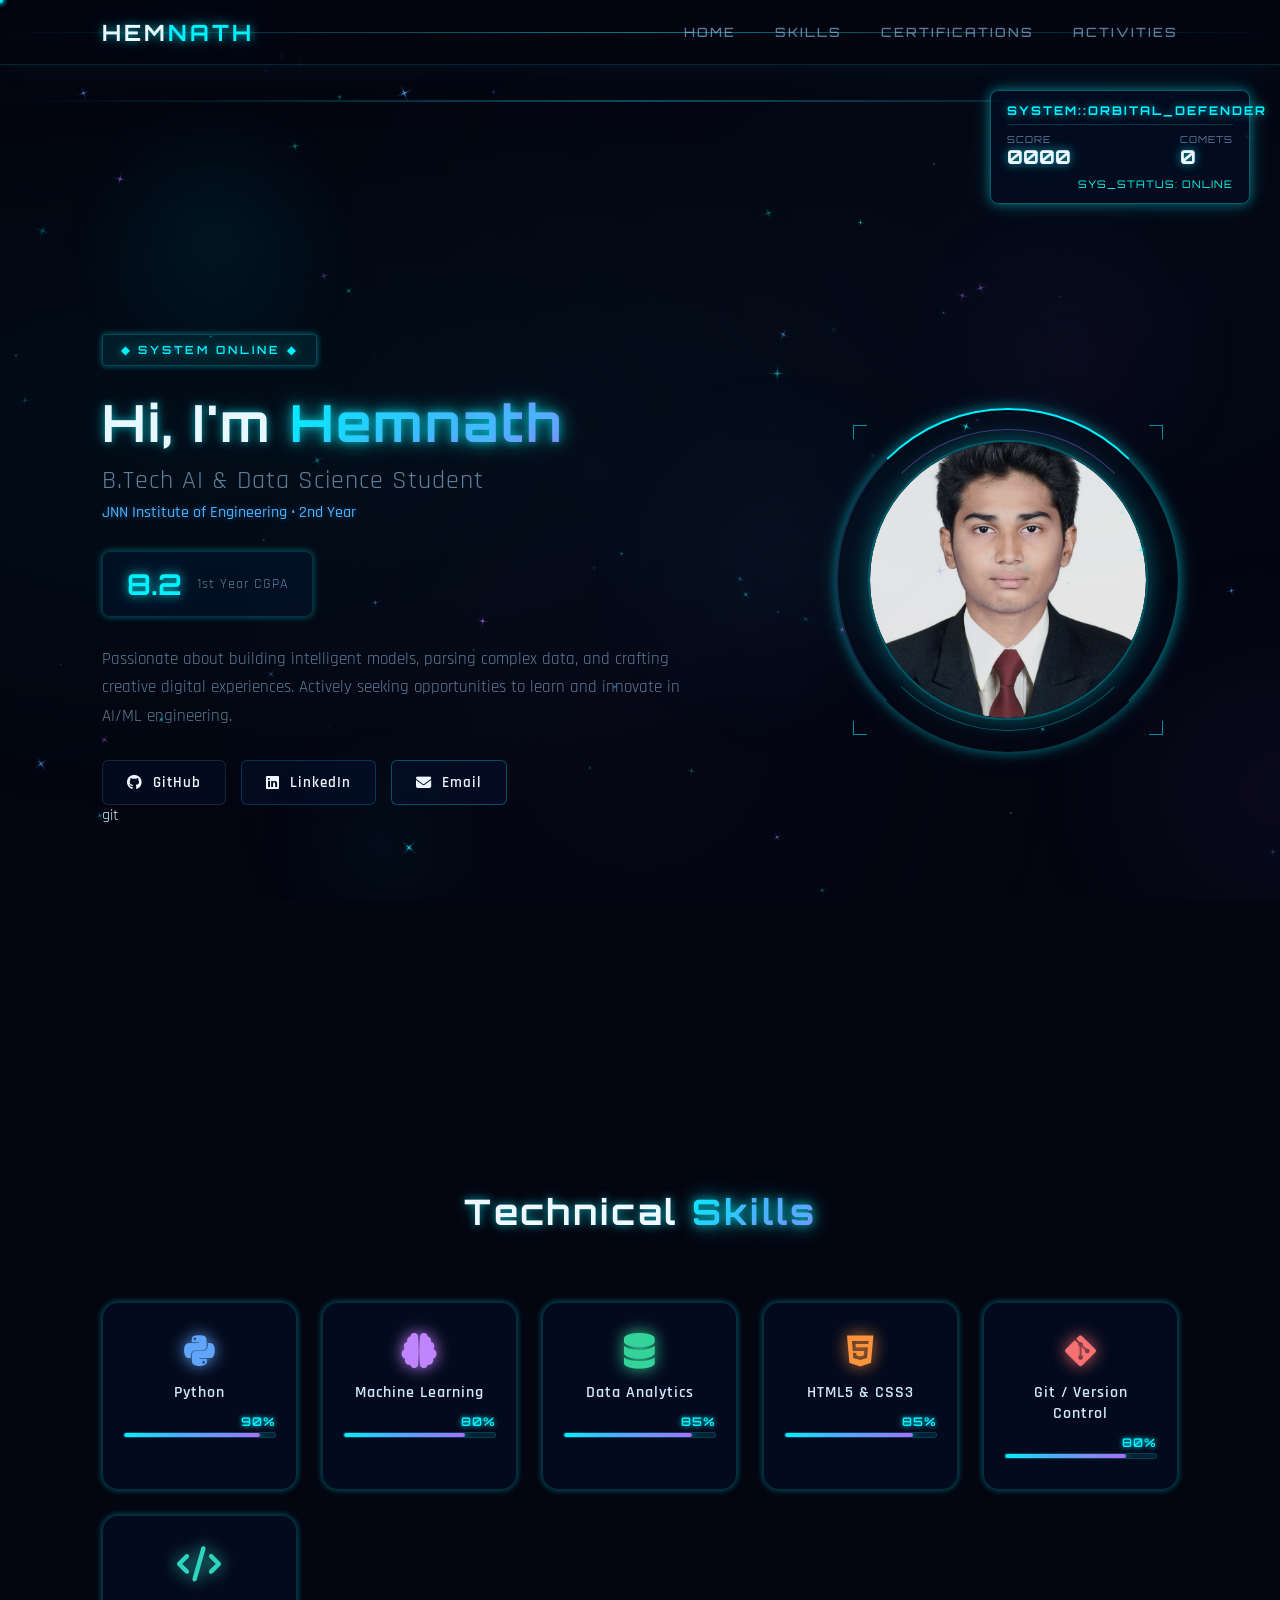
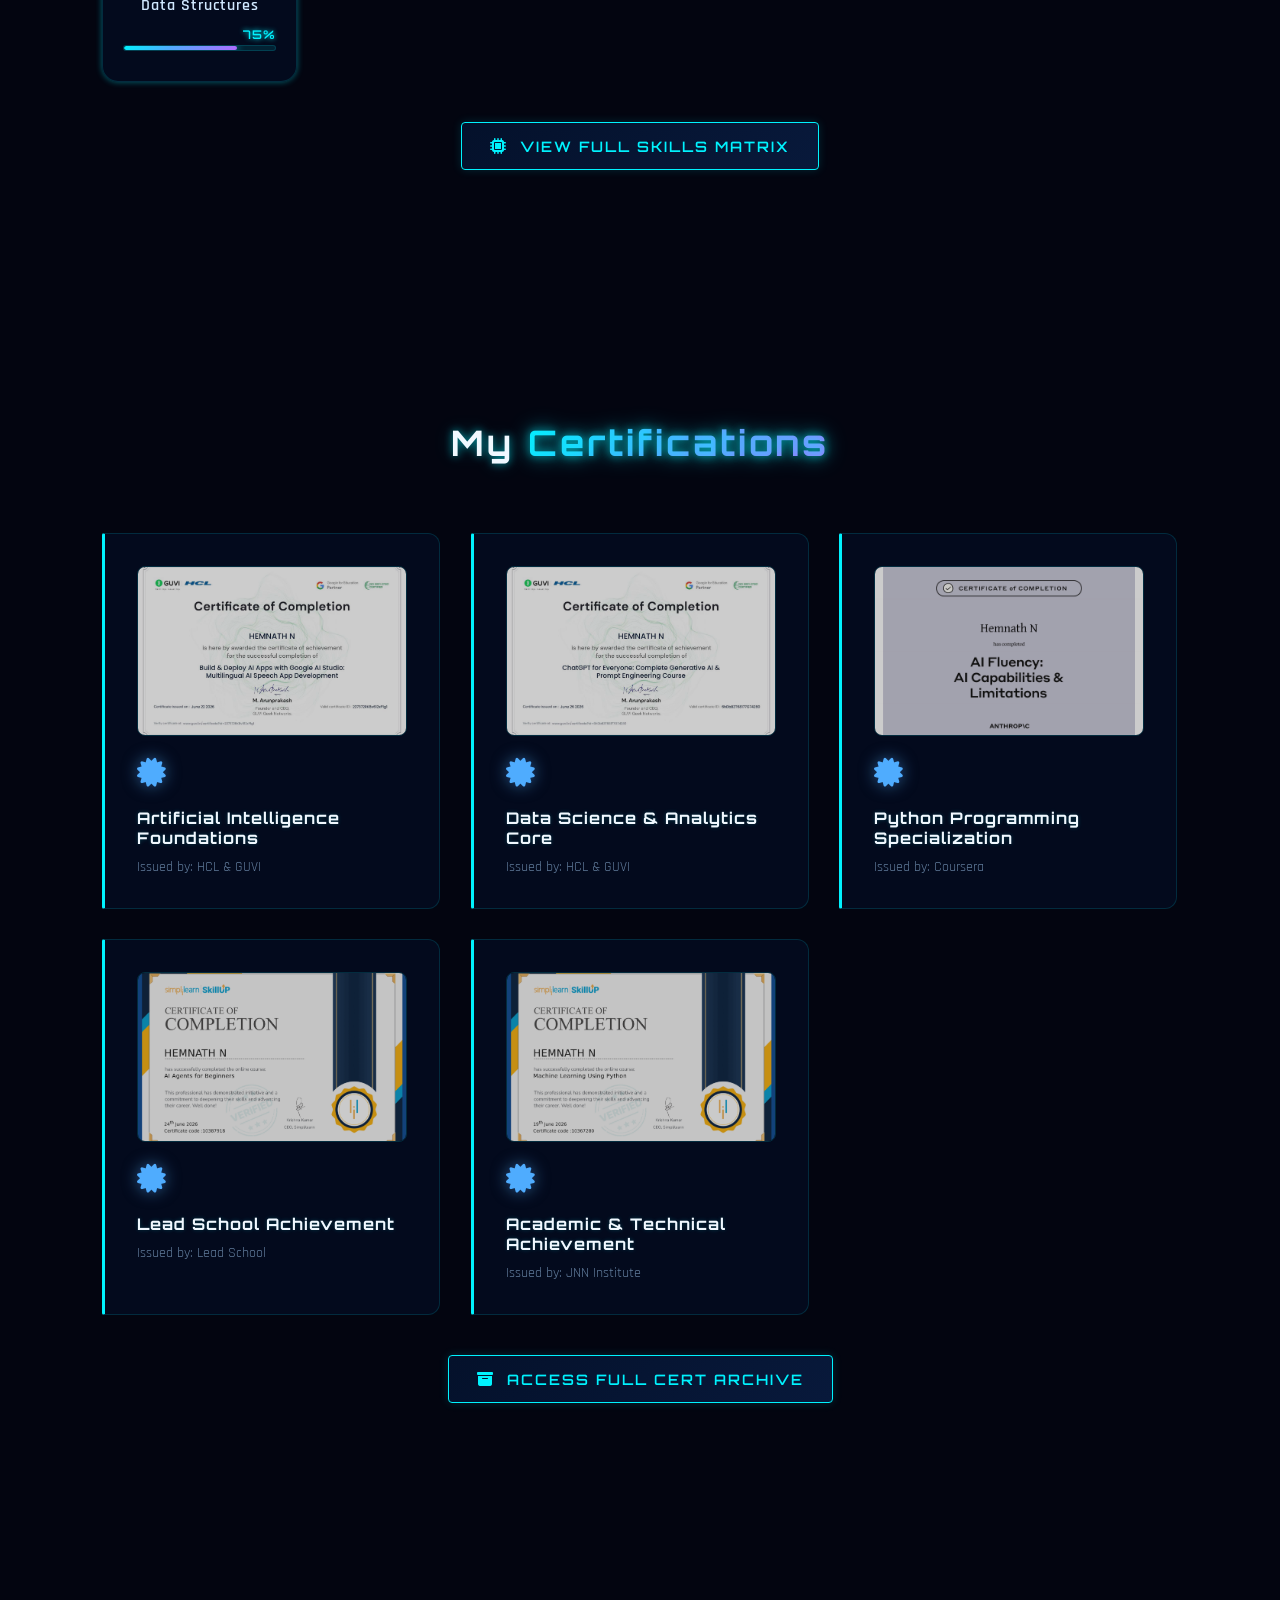
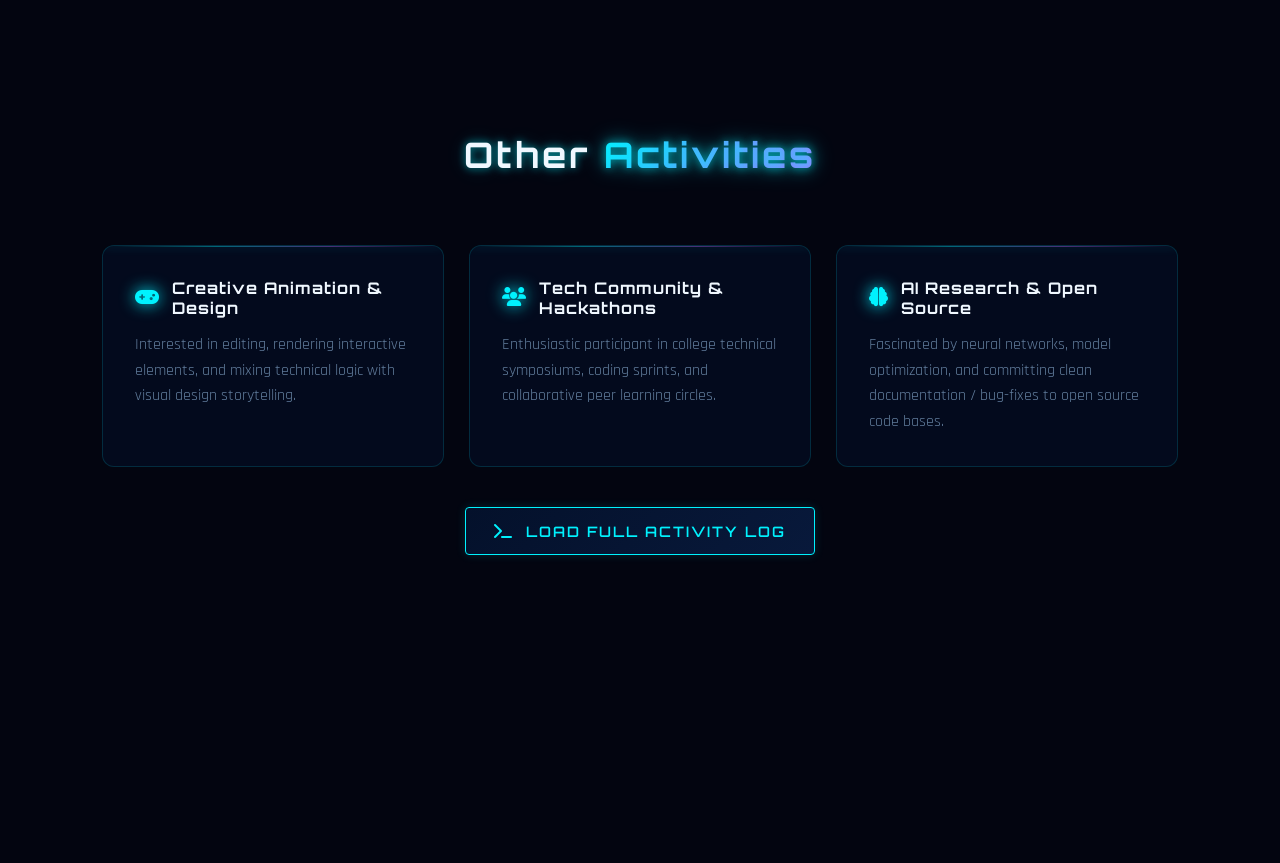
==== commit 7f72dc86: "added email" ====
--- a/index.html
+++ b/index.html
@@ -78,7 +78,8 @@
                         </div>
 
                         <p class="description">
-                            Passionate about building intelligent models, parsing complex data, and crafting creative digital
+                            Passionate about building intelligent models, parsing complex data, and crafting creative
+                            digital
                             experiences. Actively seeking opportunities to learn and innovate in AI/ML engineering.
                         </p>
 
@@ -86,10 +87,13 @@
                             <a href="https://github.com/Hems2150J" target="_blank" class="social-btn github">
                                 <i class="fab fa-github"></i> GitHub
                             </a>
-                            <a href="https://www.linkedin.com/in/hemnath-nandakumar" target="_blank" class="social-btn linkedin">
+                            <a href="www.linkedin.com/in/hemnath-nandakumar" target="_blank" class="social-btn linkedin">
                                 <i class="fab fa-linkedin"></i> LinkedIn
                             </a>
-                        </div>
+                            <a href="mailto:sriharihem23@gmail.com" class="social-btn email">
+                                <i class="fas fa-envelope"></i> Email
+                            </a>
+                        </div>git
                     </div>
 
                     <div class="hero-image">
@@ -288,21 +292,24 @@
                         data-details="Passionate about combining scientific backend structures with visually striking front-end assets. Skilled in designing visual aids, custom themes, and rendering interactive canvases. Exploring WebGL interfaces and video production suites to create engaging tech stories."
                         data-bullets="Designed brand assets, vector graphics, and promotional posters for college tech symposiums;Figma prototyping for clean user flows, wireframes, and sci-fi aesthetic interface mockups;Rendered 3D objects, logo animations, and tech teasers inside After Effects and Premiere Pro;Developed interactive 2D Canvas systems and started experimenting with Three.js WebGL scenes">
                         <h3><i class="fas fa-gamepad"></i> Creative Animation &amp; Design</h3>
-                        <p>Interested in editing, rendering interactive elements, and mixing technical logic with visual design storytelling.</p>
+                        <p>Interested in editing, rendering interactive elements, and mixing technical logic with visual
+                            design storytelling.</p>
                     </div>
                     <div class="activity-box" data-type="activity" data-title="Tech Community &amp; Hackathons"
                         data-icon="fas fa-users"
                         data-details="Active leader and participant in engineering communities. Committed to collaborating with peers in high-pressure hackathons, organizing tech events, and mentoring junior students in programming fundamentals."
                         data-bullets="Led a 3-member team to build a smart-campus IoT prototype during a 24-hour regional hackathon;Participated in competitive programming contests on HackerRank and LeetCode representing JNN;Organized weekly peer study groups covering Python programming and Machine Learning foundations;Volunteered as a student coordinator for the annual Department of Computer Science Symposium">
                         <h3><i class="fas fa-users"></i> Tech Community &amp; Hackathons</h3>
-                        <p>Enthusiastic participant in college technical symposiums, coding sprints, and collaborative peer learning circles.</p>
+                        <p>Enthusiastic participant in college technical symposiums, coding sprints, and collaborative
+                            peer learning circles.</p>
                     </div>
                     <div class="activity-box" data-type="activity" data-title="AI Research &amp; Open Source Projects"
                         data-icon="fas fa-brain"
                         data-details="Dedicated to tracking the frontier of Artificial Intelligence and deep learning. Actively experimenting with local neural network configurations, contributing documentation edits to open-source libraries, and documenting learning milestones."
                         data-bullets="Developed and published toy AI scripts, neural network tests, and custom utility scripts on GitHub;Maintained exhaustive technical documentation, markdown READMEs, and wiki guides for project portfolios;Contributed documentation patches and code fixes to open-source repositories;Follows latest research from top venues (arXiv, NeurIPS) on LLMs, transformers, and model tuning">
                         <h3><i class="fas fa-brain"></i> AI Research &amp; Open Source</h3>
-                        <p>Fascinated by neural networks, model optimization, and committing clean documentation / bug-fixes to open source code bases.</p>
+                        <p>Fascinated by neural networks, model optimization, and committing clean documentation /
+                            bug-fixes to open source code bases.</p>
                     </div>
                 </div>
                 <div class="view-more-container">
@@ -313,7 +320,10 @@
             </section>
 
             <footer>
-                <p>&copy; 2026 Hemnath. Built with code via Antigravity IDE.</p>
+                <p>&copy; 2026 Hemnath. Built with code via Antigravity IDE. Contact: <a
+                        href="mailto:sriharihem23@gmail.com"
+                        style="color: var(--holo-cyan); text-decoration: none; border-bottom: 1px dashed rgba(0, 242, 254, 0.4); padding-bottom: 1px;">sriharihem23@gmail.com</a>
+                </p>
             </footer>
 
         </div><!-- /page-home -->
@@ -360,12 +370,17 @@
                                 </div>
                             </div>
                         </div>
-                        <p class="sec-desc">Proficient in writing clean, PEP 8 compliant, and production-grade Python. Leveraged daily for building ETL data pipelines, processing large scientific datasets, writing automation scripts, and prototyping machine learning models. Adept in OOP principles, design patterns, and asynchronous programming in Python.</p>
+                        <p class="sec-desc">Proficient in writing clean, PEP 8 compliant, and production-grade Python.
+                            Leveraged daily for building ETL data pipelines, processing large scientific datasets,
+                            writing automation scripts, and prototyping machine learning models. Adept in OOP
+                            principles, design patterns, and asynchronous programming in Python.</p>
                         <ul class="sec-bullets">
-                            <li>Developed robust web scraping systems with BeautifulSoup and Selenium to extract unstructured data</li>
+                            <li>Developed robust web scraping systems with BeautifulSoup and Selenium to extract
+                                unstructured data</li>
                             <li>Built REST APIs using Flask and FastAPI to serve predictive machine learning models</li>
                             <li>Automated daily data backup and migration tasks for cloud environments</li>
-                            <li>Optimized computational bottlenecks in numerical scripts using vectorized NumPy operations</li>
+                            <li>Optimized computational bottlenecks in numerical scripts using vectorized NumPy
+                                operations</li>
                         </ul>
                     </div>
 
@@ -391,12 +406,19 @@
                                 </div>
                             </div>
                         </div>
-                        <p class="sec-desc">Strong grasp of supervised and unsupervised learning algorithms, statistical modeling, and model evaluation metrics. Skilled in feature engineering, hyperparameter tuning (GridSearch, Optuna), and handling data imbalances. Experienced in applying ML to solve regression, classification, and clustering problems.</p>
+                        <p class="sec-desc">Strong grasp of supervised and unsupervised learning algorithms, statistical
+                            modeling, and model evaluation metrics. Skilled in feature engineering, hyperparameter
+                            tuning (GridSearch, Optuna), and handling data imbalances. Experienced in applying ML to
+                            solve regression, classification, and clustering problems.</p>
                         <ul class="sec-bullets">
-                            <li>Trained and evaluated complex models like XGBoost, Random Forests, and Support Vector Machines</li>
-                            <li>Implemented custom preprocessing pipelines using Scikit-Learn for normalization, encoding, and imputation</li>
-                            <li>Utilized Principal Component Analysis (PCA) for dimensionality reduction of high-dimensional datasets</li>
-                            <li>Conducted rigorous cross-validation and error analysis to prevent overfitting and improve generalization</li>
+                            <li>Trained and evaluated complex models like XGBoost, Random Forests, and Support Vector
+                                Machines</li>
+                            <li>Implemented custom preprocessing pipelines using Scikit-Learn for normalization,
+                                encoding, and imputation</li>
+                            <li>Utilized Principal Component Analysis (PCA) for dimensionality reduction of
+                                high-dimensional datasets</li>
+                            <li>Conducted rigorous cross-validation and error analysis to prevent overfitting and
+                                improve generalization</li>
                         </ul>
                     </div>
 
@@ -422,12 +444,18 @@
                                 </div>
                             </div>
                         </div>
-                        <p class="sec-desc">Adept at translating raw, messy datasets into structured tables, interactive dashboards, and actionable business intelligence. Specialized in exploratory data analysis (EDA), pattern recognition, and statistical testing (t-tests, ANOVA) to back business hypotheses with concrete data proofs.</p>
+                        <p class="sec-desc">Adept at translating raw, messy datasets into structured tables, interactive
+                            dashboards, and actionable business intelligence. Specialized in exploratory data analysis
+                            (EDA), pattern recognition, and statistical testing (t-tests, ANOVA) to back business
+                            hypotheses with concrete data proofs.</p>
                         <ul class="sec-bullets">
                             <li>Manipulated and aggregated multi-gigabyte datasets using Pandas, NumPy, and Polars</li>
-                            <li>Created visually compelling charts and distribution plots using Matplotlib, Seaborn, and Plotly</li>
-                            <li>Wrote complex SQL queries involving window functions, CTEs, and index optimization for database retrieval</li>
-                            <li>Formulated correlation matrices and hypothesis tests to identify key drivers of user engagement</li>
+                            <li>Created visually compelling charts and distribution plots using Matplotlib, Seaborn, and
+                                Plotly</li>
+                            <li>Wrote complex SQL queries involving window functions, CTEs, and index optimization for
+                                database retrieval</li>
+                            <li>Formulated correlation matrices and hypothesis tests to identify key drivers of user
+                                engagement</li>
                         </ul>
                     </div>
 
@@ -453,11 +481,16 @@
                                 </div>
                             </div>
                         </div>
-                        <p class="sec-desc">Creating responsive, accessible, and fast-loading web interfaces. Expertise in responsive layouts using Flexbox and CSS Grid, and custom design systems. Passionate about glassmorphism, responsive micro-animations, and CSS variables for modular styling.</p>
+                        <p class="sec-desc">Creating responsive, accessible, and fast-loading web interfaces. Expertise
+                            in responsive layouts using Flexbox and CSS Grid, and custom design systems. Passionate
+                            about glassmorphism, responsive micro-animations, and CSS variables for modular styling.</p>
                         <ul class="sec-bullets">
-                            <li>Developed mobile-first responsive layouts with clean, semantic HTML5 structure for SEO</li>
-                            <li>Designed custom visual themes with smooth cubic-bezier transitions and hover animations</li>
-                            <li>Created high-tech glassmorphism effects with backdrop-filters and semi-transparent borders</li>
+                            <li>Developed mobile-first responsive layouts with clean, semantic HTML5 structure for SEO
+                            </li>
+                            <li>Designed custom visual themes with smooth cubic-bezier transitions and hover animations
+                            </li>
+                            <li>Created high-tech glassmorphism effects with backdrop-filters and semi-transparent
+                                borders</li>
                             <li>Optimized stylesheet loading and asset compression for high PageSpeed scoring</li>
                         </ul>
                     </div>
@@ -484,12 +517,18 @@
                                 </div>
                             </div>
                         </div>
-                        <p class="sec-desc">Proficient in collaborative development using Git and GitHub. Experienced with branching models (Git Flow), resolving merge conflicts, and maintaining clean commit histories. Familiar with Git hooks, pull request workflows, and repository management best practices.</p>
+                        <p class="sec-desc">Proficient in collaborative development using Git and GitHub. Experienced
+                            with branching models (Git Flow), resolving merge conflicts, and maintaining clean commit
+                            histories. Familiar with Git hooks, pull request workflows, and repository management best
+                            practices.</p>
                         <ul class="sec-bullets">
-                            <li>Collaborated on multi-developer projects using feature branches, pull requests, and peer code reviews</li>
-                            <li>Managed complex merge conflicts and rebasing strategies to maintain a clean git commit timeline</li>
+                            <li>Collaborated on multi-developer projects using feature branches, pull requests, and peer
+                                code reviews</li>
+                            <li>Managed complex merge conflicts and rebasing strategies to maintain a clean git commit
+                                timeline</li>
                             <li>Automated linting and test runs using pre-commit hooks and GitHub Actions workflows</li>
-                            <li>Configured custom repository settings, secrets, and environment variables for deployment keys</li>
+                            <li>Configured custom repository settings, secrets, and environment variables for deployment
+                                keys</li>
                         </ul>
                     </div>
 
@@ -515,12 +554,18 @@
                                 </div>
                             </div>
                         </div>
-                        <p class="sec-desc">Solid theoretical and practical understanding of fundamental computer science algorithms and data structures. Skilled in analyzing time and space complexity using Big-O notation, and optimizing algorithms for maximum efficiency and execution speed.</p>
+                        <p class="sec-desc">Solid theoretical and practical understanding of fundamental computer
+                            science algorithms and data structures. Skilled in analyzing time and space complexity using
+                            Big-O notation, and optimizing algorithms for maximum efficiency and execution speed.</p>
                         <ul class="sec-bullets">
-                            <li>Implemented and manipulated core structures: Linked Lists, Binary Trees, Heaps, and Hash Tables</li>
-                            <li>Solved complex algorithmic problems utilizing Dynamic Programming, BFS, DFS, and recursion</li>
-                            <li>Analyzed code blocks using Big-O notation to identify and optimize quadratic time bottlenecks</li>
-                            <li>Implemented custom sorting and searching algorithms tailored to unique dataset constraints</li>
+                            <li>Implemented and manipulated core structures: Linked Lists, Binary Trees, Heaps, and Hash
+                                Tables</li>
+                            <li>Solved complex algorithmic problems utilizing Dynamic Programming, BFS, DFS, and
+                                recursion</li>
+                            <li>Analyzed code blocks using Big-O notation to identify and optimize quadratic time
+                                bottlenecks</li>
+                            <li>Implemented custom sorting and searching algorithms tailored to unique dataset
+                                constraints</li>
                         </ul>
                     </div>
 
@@ -553,7 +598,8 @@
                         <div class="cdc-image-wrap">
                             <img src="CERTIFICATES/cert_guvi_ai.png" alt="HCL GUVI AI Certification">
                             <div class="cdc-image-overlay">
-                                <a href="CERTIFICATES/HCL GUVI Certification AI.pdf" target="_blank" class="cdc-view-btn">
+                                <a href="CERTIFICATES/HCL GUVI Certification AI.pdf" target="_blank"
+                                    class="cdc-view-btn">
                                     <i class="fas fa-external-link-alt"></i> VIEW PDF
                                 </a>
                             </div>
@@ -566,7 +612,9 @@
                                     <p class="cdc-issuer">Issued by: HCL &amp; GUVI</p>
                                 </div>
                             </div>
-                            <p class="cdc-desc">A specialized national initiative certification validating foundations in Artificial Intelligence, machine learning workflows, and cloud cognitive services.</p>
+                            <p class="cdc-desc">A specialized national initiative certification validating foundations
+                                in Artificial Intelligence, machine learning workflows, and cloud cognitive services.
+                            </p>
                             <ul class="cdc-bullets">
                                 <li>Programmed AI pipelines in Python</li>
                                 <li>Learned key concepts of computer vision and natural language processing</li>
@@ -581,7 +629,8 @@
                         <div class="cdc-image-wrap">
                             <img src="CERTIFICATES/cert_guvi_tech.png" alt="HCL GUVI Technical Certification">
                             <div class="cdc-image-overlay">
-                                <a href="CERTIFICATES/HCL GUVI Certification - 6hDbBZT68177G74280 (1) (1).pdf" target="_blank" class="cdc-view-btn">
+                                <a href="CERTIFICATES/HCL GUVI Certification - 6hDbBZT68177G74280 (1) (1).pdf"
+                                    target="_blank" class="cdc-view-btn">
                                     <i class="fas fa-external-link-alt"></i> VIEW PDF
                                 </a>
                             </div>
@@ -594,7 +643,8 @@
                                     <p class="cdc-issuer">Issued by: HCL &amp; GUVI</p>
                                 </div>
                             </div>
-                            <p class="cdc-desc">Technical training course focused on core software engineering practices, programming design patterns, and structured data handling.</p>
+                            <p class="cdc-desc">Technical training course focused on core software engineering
+                                practices, programming design patterns, and structured data handling.</p>
                             <ul class="cdc-bullets">
                                 <li>Developed algorithmic problem-solving skills</li>
                                 <li>Mastered data structures implementation</li>
@@ -609,7 +659,8 @@
                         <div class="cdc-image-wrap">
                             <img src="CERTIFICATES/cert_coursera.png" alt="Coursera Python Specialization">
                             <div class="cdc-image-overlay">
-                                <a href="CERTIFICATES/certificate-47uctx25fnoi-1781717276.pdf" target="_blank" class="cdc-view-btn">
+                                <a href="CERTIFICATES/certificate-47uctx25fnoi-1781717276.pdf" target="_blank"
+                                    class="cdc-view-btn">
                                     <i class="fas fa-external-link-alt"></i> VIEW PDF
                                 </a>
                             </div>
@@ -622,7 +673,8 @@
                                     <p class="cdc-issuer">Issued by: Coursera</p>
                                 </div>
                             </div>
-                            <p class="cdc-desc">Multi-course specialization detailing Python programming, data retrieval, and data visualization for real-world data science workflows.</p>
+                            <p class="cdc-desc">Multi-course specialization detailing Python programming, data
+                                retrieval, and data visualization for real-world data science workflows.</p>
                             <ul class="cdc-bullets">
                                 <li>Parsed web data using BeautifulSoup and JSON libraries</li>
                                 <li>Wrote custom SQL scripts to manage SQLite databases</li>
@@ -650,7 +702,8 @@
                                     <p class="cdc-issuer">Issued by: Lead School</p>
                                 </div>
                             </div>
-                            <p class="cdc-desc">Certification honoring excellence in soft skills, communication proficiency, and team coordination in academic environments.</p>
+                            <p class="cdc-desc">Certification honoring excellence in soft skills, communication
+                                proficiency, and team coordination in academic environments.</p>
                             <ul class="cdc-bullets">
                                 <li>Completed leadership workshops</li>
                                 <li>Participated in team building exercises</li>
@@ -678,7 +731,9 @@
                                     <p class="cdc-issuer">Issued by: JNN Institute of Engineering</p>
                                 </div>
                             </div>
-                            <p class="cdc-desc">Awarded for maintaining high academic standards and actively contributing to institutional technical workshops and symposiums throughout the year.</p>
+                            <p class="cdc-desc">Awarded for maintaining high academic standards and actively
+                                contributing to institutional technical workshops and symposiums throughout the year.
+                            </p>
                             <ul class="cdc-bullets">
                                 <li>Maintained strong academic GPA of 8.2</li>
                                 <li>Participated in departmental technical symposia</li>
@@ -705,22 +760,23 @@
                         <i class="fas fa-chevron-left"></i> BACK
                     </button>
                     <div class="detail-title-block">
-                        <h2 class="section-title no-margin">Activities &amp; <span class="highlight">Interests</span></h2>
+                        <h2 class="section-title no-margin">Activities &amp; <span class="highlight">Interests</span>
+                        </h2>
                         <p class="detail-subtitle">ACTIVITY_LOG :: 9 Protocols Active</p>
                     </div>
                 </div>
 
                 <!-- Terminal prompt line -->
                 <div class="terminal-prompt-line">
-                    <span class="tp-user">root@hemnath</span><span class="tp-sep">:</span><span class="tp-path">~/activities</span><span class="tp-dollar">$</span><span class="tp-cmd"> ls -la --format=detailed</span><span class="tp-cursor">█</span>
+                    <span class="tp-user">root@hemnath</span><span class="tp-sep">:</span><span
+                        class="tp-path">~/activities</span><span class="tp-dollar">$</span><span class="tp-cmd"> ls -la
+                        --format=detailed</span><span class="tp-cursor">█</span>
                 </div>
 
                 <div class="activity-bars-container">
 
                     <!-- 1: Creative Animation & Design (original) -->
-                    <div class="activity-bar"
-                        data-type="activity"
-                        data-title="Creative Animation &amp; Design"
+                    <div class="activity-bar" data-type="activity" data-title="Creative Animation &amp; Design"
                         data-icon="fas fa-gamepad"
                         data-details="Passionate about combining scientific backend structures with visually striking front-end assets. Skilled in designing visual aids, custom themes, and rendering interactive canvases. Exploring WebGL interfaces and video production suites to create engaging tech stories."
                         data-bullets="Designed brand assets, vector graphics, and promotional posters for college tech symposiums;Figma prototyping for clean user flows, wireframes, and sci-fi aesthetic interface mockups;Rendered 3D objects, logo animations, and tech teasers inside After Effects and Premiere Pro;Developed interactive 2D Canvas systems and started experimenting with Three.js WebGL scenes">
@@ -733,15 +789,14 @@
                                 <span class="abar-title">MOTION_DESIGNER</span>
                                 <span class="abar-tag">CREATIVE</span>
                             </div>
-                            <p class="abar-desc">Blending technical logic with visual storytelling through animation, Figma, and WebGL scenes.</p>
+                            <p class="abar-desc">Blending technical logic with visual storytelling through animation,
+                                Figma, and WebGL scenes.</p>
                         </div>
                         <div class="abar-right"><i class="fas fa-chevron-right abar-arrow"></i></div>
                     </div>
 
                     <!-- 2: Tech Community & Hackathons (original) -->
-                    <div class="activity-bar"
-                        data-type="activity"
-                        data-title="Tech Community &amp; Hackathons"
+                    <div class="activity-bar" data-type="activity" data-title="Tech Community &amp; Hackathons"
                         data-icon="fas fa-users"
                         data-details="Active leader and participant in engineering communities. Committed to collaborating with peers in high-pressure hackathons, organizing tech events, and mentoring junior students in programming fundamentals."
                         data-bullets="Led a 3-member team to build a smart-campus IoT prototype during a 24-hour regional hackathon;Participated in competitive programming contests on HackerRank and LeetCode representing JNN;Organized weekly peer study groups covering Python programming and Machine Learning foundations;Volunteered as a student coordinator for the annual Department of Computer Science Symposium">
@@ -754,15 +809,14 @@
                                 <span class="abar-title">HACKATHON_BUILDER</span>
                                 <span class="abar-tag">COMMUNITY</span>
                             </div>
-                            <p class="abar-desc">Leading teams in 24-hr builds, organizing coding events, competing on HackerRank &amp; LeetCode.</p>
+                            <p class="abar-desc">Leading teams in 24-hr builds, organizing coding events, competing on
+                                HackerRank &amp; LeetCode.</p>
                         </div>
                         <div class="abar-right"><i class="fas fa-chevron-right abar-arrow"></i></div>
                     </div>
 
                     <!-- 3: AI Research & Open Source (original) -->
-                    <div class="activity-bar"
-                        data-type="activity"
-                        data-title="AI Research &amp; Open Source Projects"
+                    <div class="activity-bar" data-type="activity" data-title="AI Research &amp; Open Source Projects"
                         data-icon="fas fa-brain"
                         data-details="Dedicated to tracking the frontier of Artificial Intelligence and deep learning. Actively experimenting with local neural network configurations, contributing documentation edits to open-source libraries, and documenting learning milestones."
                         data-bullets="Developed and published toy AI scripts, neural network tests, and custom utility scripts on GitHub;Maintained exhaustive technical documentation, markdown READMEs, and wiki guides for project portfolios;Contributed documentation patches and code fixes to open-source repositories;Follows latest research from top venues (arXiv, NeurIPS) on LLMs, transformers, and model tuning">
@@ -775,15 +829,14 @@
                                 <span class="abar-title">AI_RESEARCHER</span>
                                 <span class="abar-tag">RESEARCH</span>
                             </div>
-                            <p class="abar-desc">Tracking AI frontiers from arXiv to NeurIPS — publishing experiments and scripts on GitHub.</p>
+                            <p class="abar-desc">Tracking AI frontiers from arXiv to NeurIPS — publishing experiments
+                                and scripts on GitHub.</p>
                         </div>
                         <div class="abar-right"><i class="fas fa-chevron-right abar-arrow"></i></div>
                     </div>
 
                     <!-- 4: AI Tools Explorer (new) -->
-                    <div class="activity-bar"
-                        data-type="activity"
-                        data-title="AI Tools Explorer"
+                    <div class="activity-bar" data-type="activity" data-title="AI Tools Explorer"
                         data-icon="fas fa-robot"
                         data-details="Always on the cutting edge of agentic AI development tools. Constantly exploring and evaluating new IDEs and platforms like Bolt.new, Lovable, Cursor, and Claude Code to understand their capabilities and integrate the best workflows into daily development."
                         data-bullets="Daily exploration of Bolt.new for rapid full-stack AI prototyping;Using Lovable for no-code to low-code AI app generation experiments;Cursor AI for intelligent code completion and pair programming sessions;Claude Code and Antigravity IDE for agentic multi-file coding tasks">
@@ -796,15 +849,14 @@
                                 <span class="abar-title">AI_TOOLS_EXPLORER</span>
                                 <span class="abar-tag">TECH</span>
                             </div>
-                            <p class="abar-desc">Pushing limits with Bolt.new, Lovable, Cursor, and Claude Code — always on the edge.</p>
+                            <p class="abar-desc">Pushing limits with Bolt.new, Lovable, Cursor, and Claude Code — always
+                                on the edge.</p>
                         </div>
                         <div class="abar-right"><i class="fas fa-chevron-right abar-arrow"></i></div>
                     </div>
 
                     <!-- 5: Prototype Builder (new) -->
-                    <div class="activity-bar"
-                        data-type="activity"
-                        data-title="Prototype Builder"
+                    <div class="activity-bar" data-type="activity" data-title="Prototype Builder"
                         data-icon="fas fa-hammer"
                         data-details="Driven by the desire to turn ideas into reality with minimal friction. No product spec, no roadmap — just a raw concept and a keyboard. Specializes in going from zero to working prototype overnight, using whatever tools are fastest for the job."
                         data-bullets="Built a full-stack web app from scratch in under 24 hours for a hackathon submission;Converted a napkin-sketch AI idea into a working Flask + ML model pipeline in one evening;Rapid prototyping using HTML/CSS/JS and Python backends without any framework overhead;Iterates fast, ships rough, refines based on feedback — minimum viable, maximum learning">
@@ -817,15 +869,14 @@
                                 <span class="abar-title">PROTOTYPE_BUILDER</span>
                                 <span class="abar-tag">BUILD</span>
                             </div>
-                            <p class="abar-desc">Turning raw concepts into working apps overnight — no roadmap, just execution.</p>
+                            <p class="abar-desc">Turning raw concepts into working apps overnight — no roadmap, just
+                                execution.</p>
                         </div>
                         <div class="abar-right"><i class="fas fa-chevron-right abar-arrow"></i></div>
                     </div>
 
                     <!-- 6: Code + Music (new) -->
-                    <div class="activity-bar"
-                        data-type="activity"
-                        data-title="Code + Music Mode"
+                    <div class="activity-bar" data-type="activity" data-title="Code + Music Mode"
                         data-icon="fas fa-headphones"
                         data-details="Music is an essential part of the coding workflow. Lo-fi hip hop, synthwave, and ambient electronic music create the perfect environment for deep focus, flow state, and long coding sessions. The right playlist can make a 3-hour debug session feel like 30 minutes."
                         data-bullets="Curated playlists for different coding modes: problem-solving, writing, and debugging;Lo-fi beats for frontend styling and UI work — calm, repetitive, rhythmic;Synthwave and retrowave for backend logic and algorithm challenges;Ambient electronic for documentation writing and research reading">
@@ -838,16 +889,14 @@
                                 <span class="abar-title">CODE_PLUS_MUSIC</span>
                                 <span class="abar-tag">FOCUS</span>
                             </div>
-                            <p class="abar-desc">Lo-fi and synthwave fuel every deep work session — music equals instant flow state.</p>
+                            <p class="abar-desc">Lo-fi and synthwave fuel every deep work session — music equals instant
+                                flow state.</p>
                         </div>
                         <div class="abar-right"><i class="fas fa-chevron-right abar-arrow"></i></div>
                     </div>
 
                     <!-- 7: World Explorer (new) -->
-                    <div class="activity-bar"
-                        data-type="activity"
-                        data-title="World Explorer"
-                        data-icon="fas fa-globe"
+                    <div class="activity-bar" data-type="activity" data-title="World Explorer" data-icon="fas fa-globe"
                         data-details="Traveling and exploring new environments is a core source of creativity and inspiration. Changing scenery resets the mind, breaks routine thinking patterns, and consistently generates fresh ideas for projects and designs. New places equal new perspectives."
                         data-bullets="Visits new towns and local spots frequently to break routine and spark ideas;Observes architecture, patterns, and culture as design inspiration for UI/UX work;Uses travel time for listening to tech podcasts and planning project ideas;Documents observations and insights in a personal digital notebook for later reference">
                         <div class="abar-left">
@@ -859,15 +908,14 @@
                                 <span class="abar-title">WORLD_EXPLORER</span>
                                 <span class="abar-tag">LIFE</span>
                             </div>
-                            <p class="abar-desc">New places spark fresh ideas — travel resets the mind and fuels pure creativity.</p>
+                            <p class="abar-desc">New places spark fresh ideas — travel resets the mind and fuels pure
+                                creativity.</p>
                         </div>
                         <div class="abar-right"><i class="fas fa-chevron-right abar-arrow"></i></div>
                     </div>
 
                     <!-- 8: Tech Edge Surfer (new) -->
-                    <div class="activity-bar"
-                        data-type="activity"
-                        data-title="Tech Edge Surfer"
+                    <div class="activity-bar" data-type="activity" data-title="Tech Edge Surfer"
                         data-icon="fas fa-satellite-dish"
                         data-details="Compelled to be at the bleeding edge of technology. Whether it's a newly released framework, an experimental AI model, or an alpha-stage development tool — the goal is to experiment first, understand second, and teach others third."
                         data-bullets="Tracks Product Hunt, HuggingFace, and GitHub Trending daily for new releases;First in peer group to test Gemini, Claude, and GPT-4 API integrations;Experiments with newly released Python libraries and reports findings to study group;Maintains a personal changelog of tools tested and their real-world utility ratings">
@@ -880,15 +928,14 @@
                                 <span class="abar-title">TECH_EDGE_SURFER</span>
                                 <span class="abar-tag">EDGE</span>
                             </div>
-                            <p class="abar-desc">First to experiment with bleeding-edge tools, frameworks, and workflows — always.</p>
+                            <p class="abar-desc">First to experiment with bleeding-edge tools, frameworks, and workflows
+                                — always.</p>
                         </div>
                         <div class="abar-right"><i class="fas fa-chevron-right abar-arrow"></i></div>
                     </div>
 
                     <!-- 9: Curiosity Driven Builder (new) -->
-                    <div class="activity-bar"
-                        data-type="activity"
-                        data-title="Curiosity Driven Builder"
+                    <div class="activity-bar" data-type="activity" data-title="Curiosity Driven Builder"
                         data-icon="fas fa-flask"
                         data-details="The most powerful motivation is pure curiosity. Side projects aren't built for deadlines, grades, or job requirements — they're built because the question 'can I build this?' is too compelling to ignore. These projects are where the deepest learning happens."
                         data-bullets="Built a personal expense tracker with Flask + SQLite just to see if it could be done in a weekend;Created a custom terminal-style portfolio from scratch as a design and engineering challenge;Wrote a custom Python web scraper for tracking product prices — no tutorial, pure figuring it out;Maintains a 'build ideas' notebook with 20+ concepts waiting to be explored">
@@ -901,7 +948,8 @@
                                 <span class="abar-title">CURIOSITY_DRIVEN</span>
                                 <span class="abar-tag">HACK</span>
                             </div>
-                            <p class="abar-desc">Side projects born from "can I build this?" — curiosity always beats deadlines.</p>
+                            <p class="abar-desc">Side projects born from "can I build this?" — curiosity always beats
+                                deadlines.</p>
                         </div>
                         <div class="abar-right"><i class="fas fa-chevron-right abar-arrow"></i></div>
                     </div>
@@ -949,7 +997,9 @@
                 </div>
 
                 <div id="modal-subskills-container" style="display: none; margin-top: 15px;">
-                    <h4 style="font-family: 'Orbitron', sans-serif; font-size: 0.8rem; margin-bottom: 8px; color: var(--text-bright); letter-spacing: 1px;">KEY FOCUS AREAS:</h4>
+                    <h4
+                        style="font-family: 'Orbitron', sans-serif; font-size: 0.8rem; margin-bottom: 8px; color: var(--text-bright); letter-spacing: 1px;">
+                        KEY FOCUS AREAS:</h4>
                     <div id="modal-subskills" class="modal-subskills"></div>
                 </div>
 
--- a/style.css
+++ b/style.css
@@ -468,6 +468,10 @@
 
 .linkedin {
     border-color: rgba(0, 119, 181, 0.4);
+}
+
+.email {
+    border-color: rgba(0, 242, 254, 0.3);
 }
 
 .social-btn:hover {
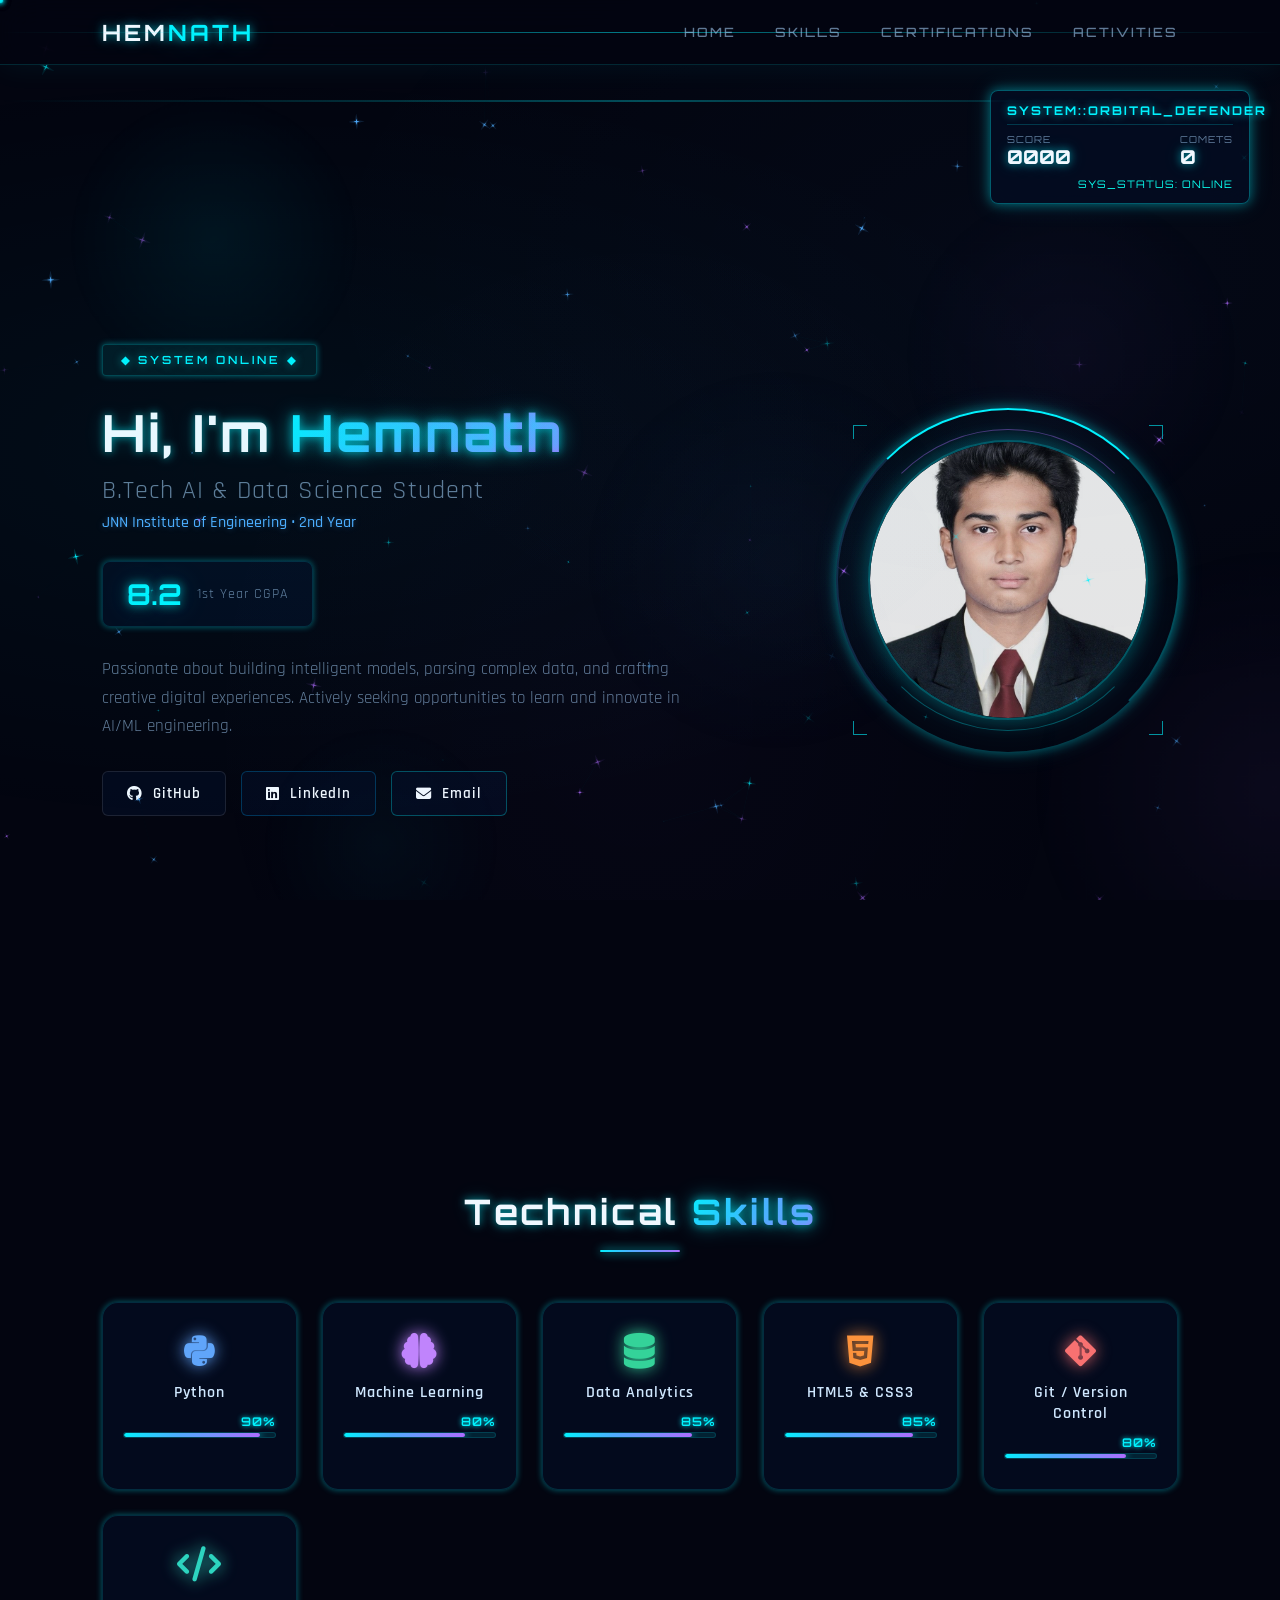
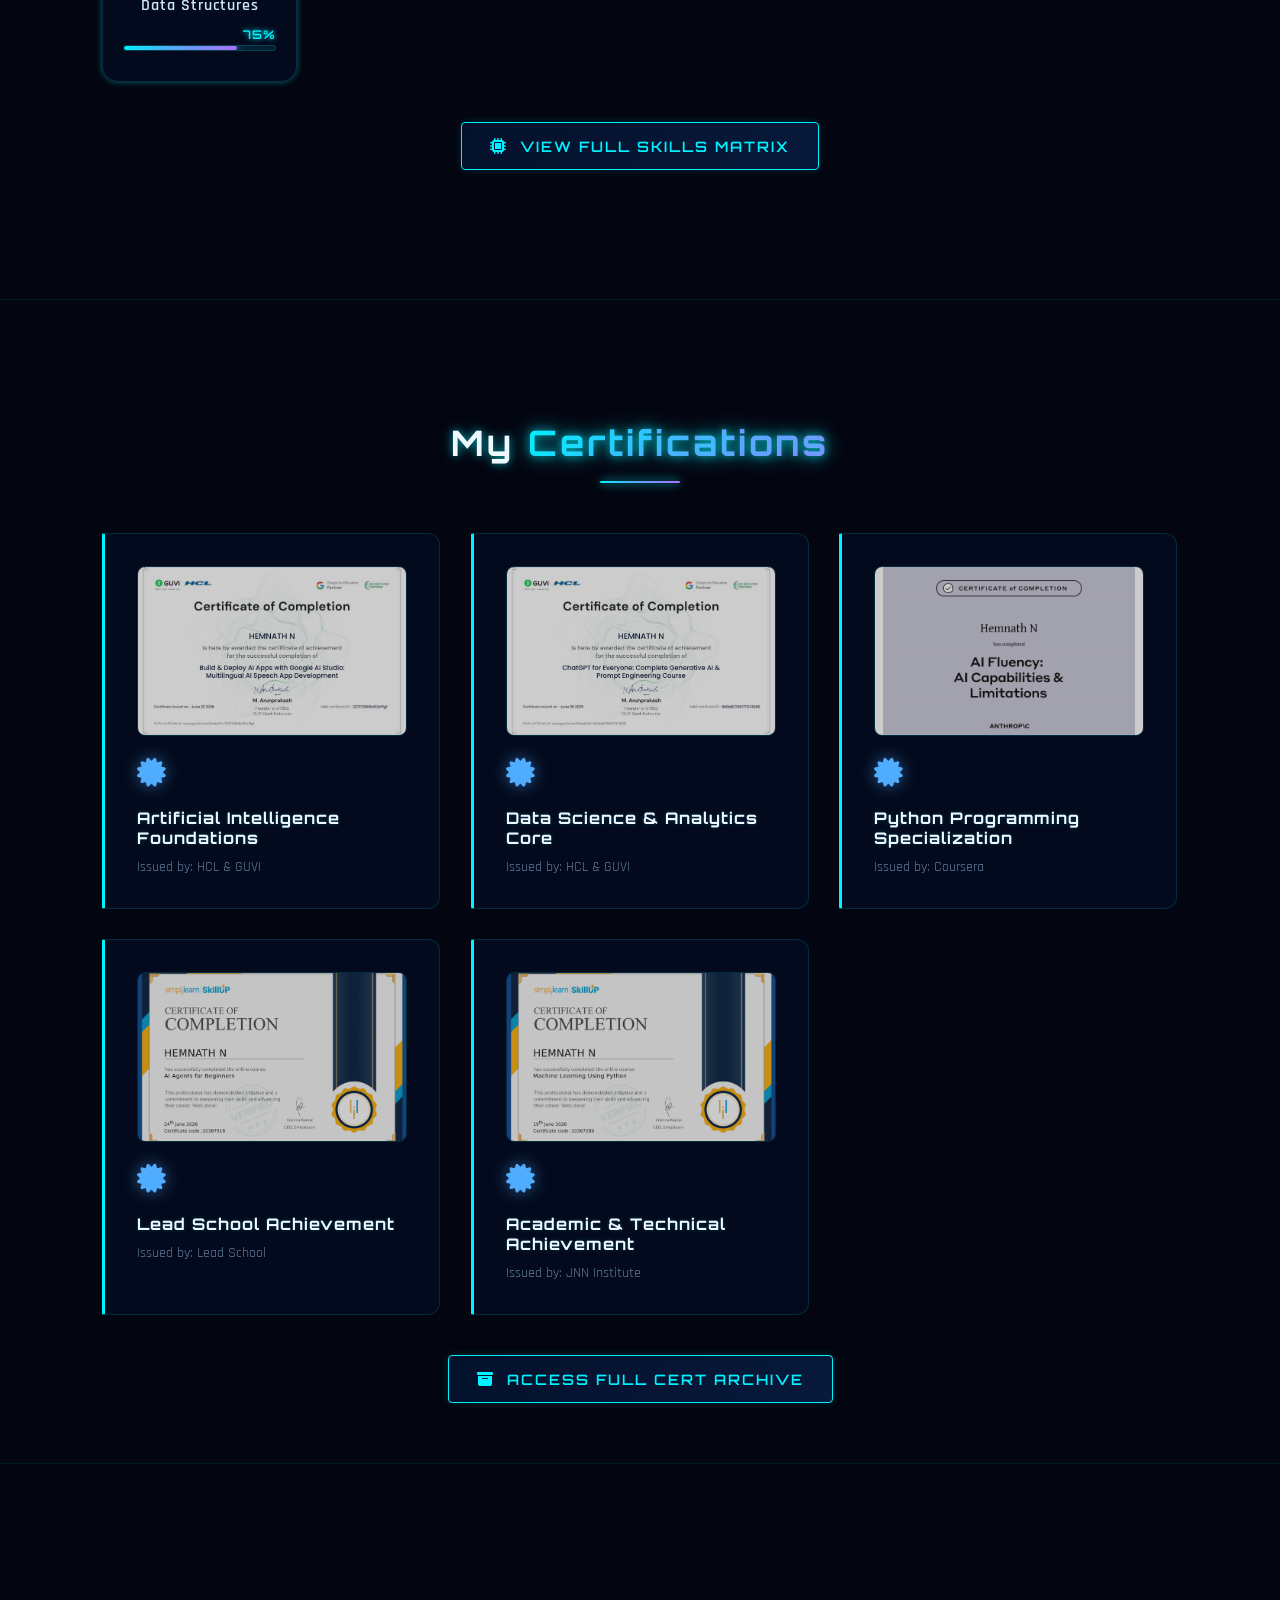
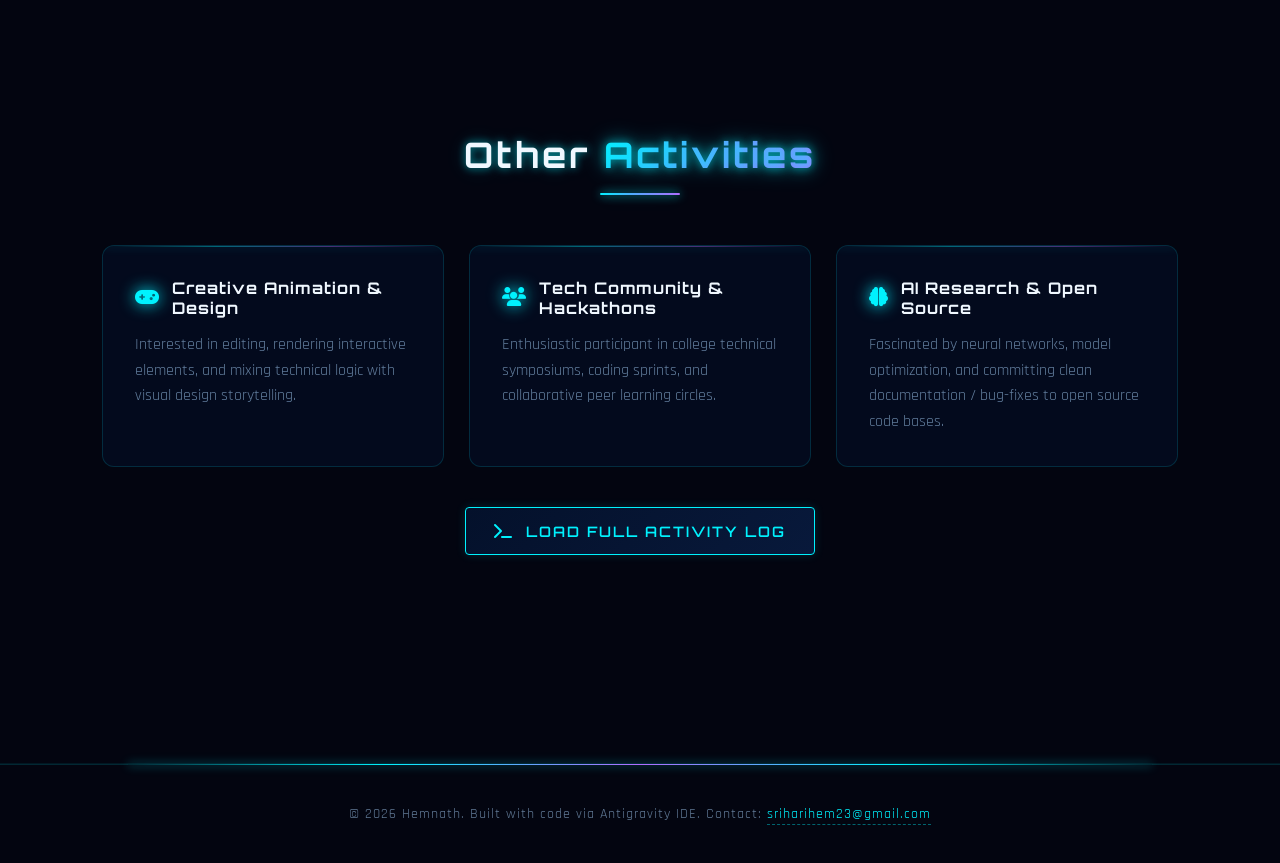
==== commit d842e50f: "LinkedIn Updated" ====
--- a/index.html
+++ b/index.html
@@ -87,13 +87,14 @@
                             <a href="https://github.com/Hems2150J" target="_blank" class="social-btn github">
                                 <i class="fab fa-github"></i> GitHub
                             </a>
-                            <a href="www.linkedin.com/in/hemnath-nandakumar" target="_blank" class="social-btn linkedin">
+                            <a href="https://www.linkedin.com/in/hemnath-nandakumar/" target="_blank"
+                                class="social-btn linkedin">
                                 <i class="fab fa-linkedin"></i> LinkedIn
                             </a>
                             <a href="mailto:sriharihem23@gmail.com" class="social-btn email">
                                 <i class="fas fa-envelope"></i> Email
                             </a>
-                        </div>git
+                        </div>
                     </div>
 
                     <div class="hero-image">
